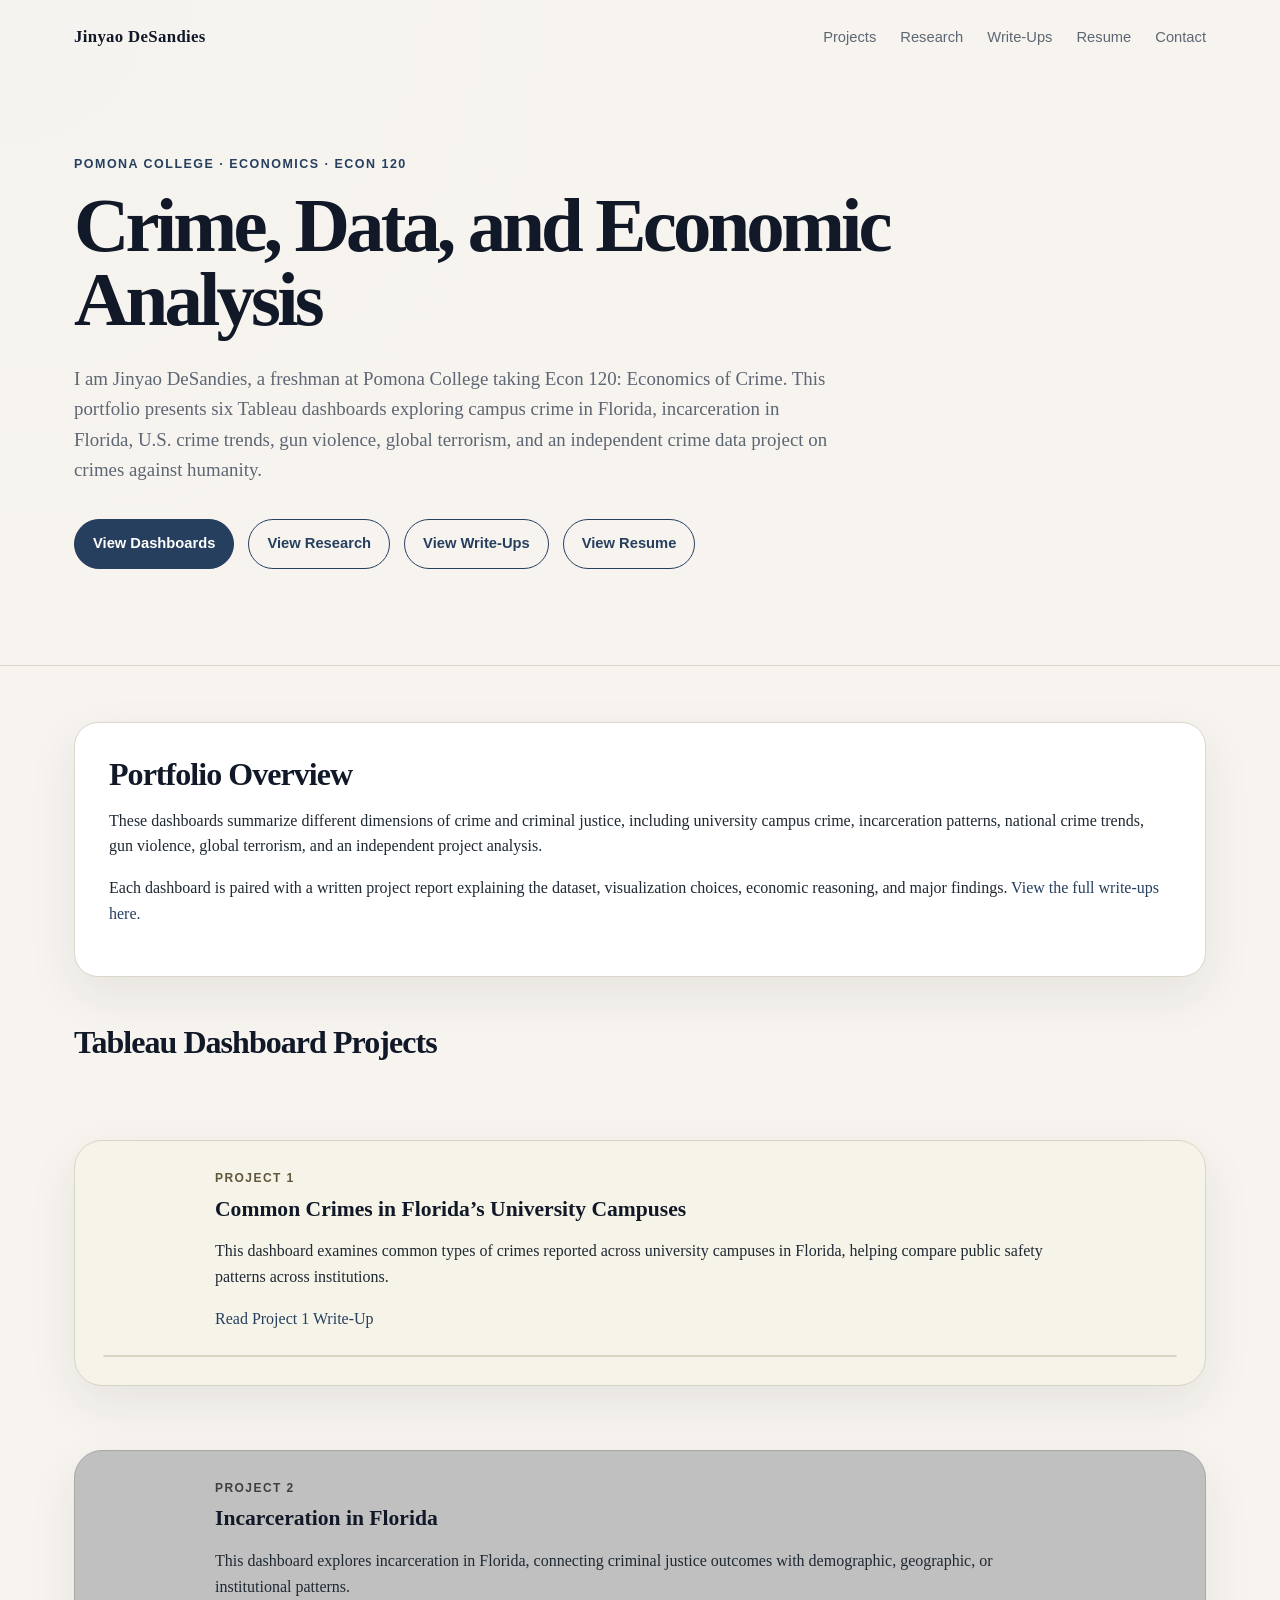
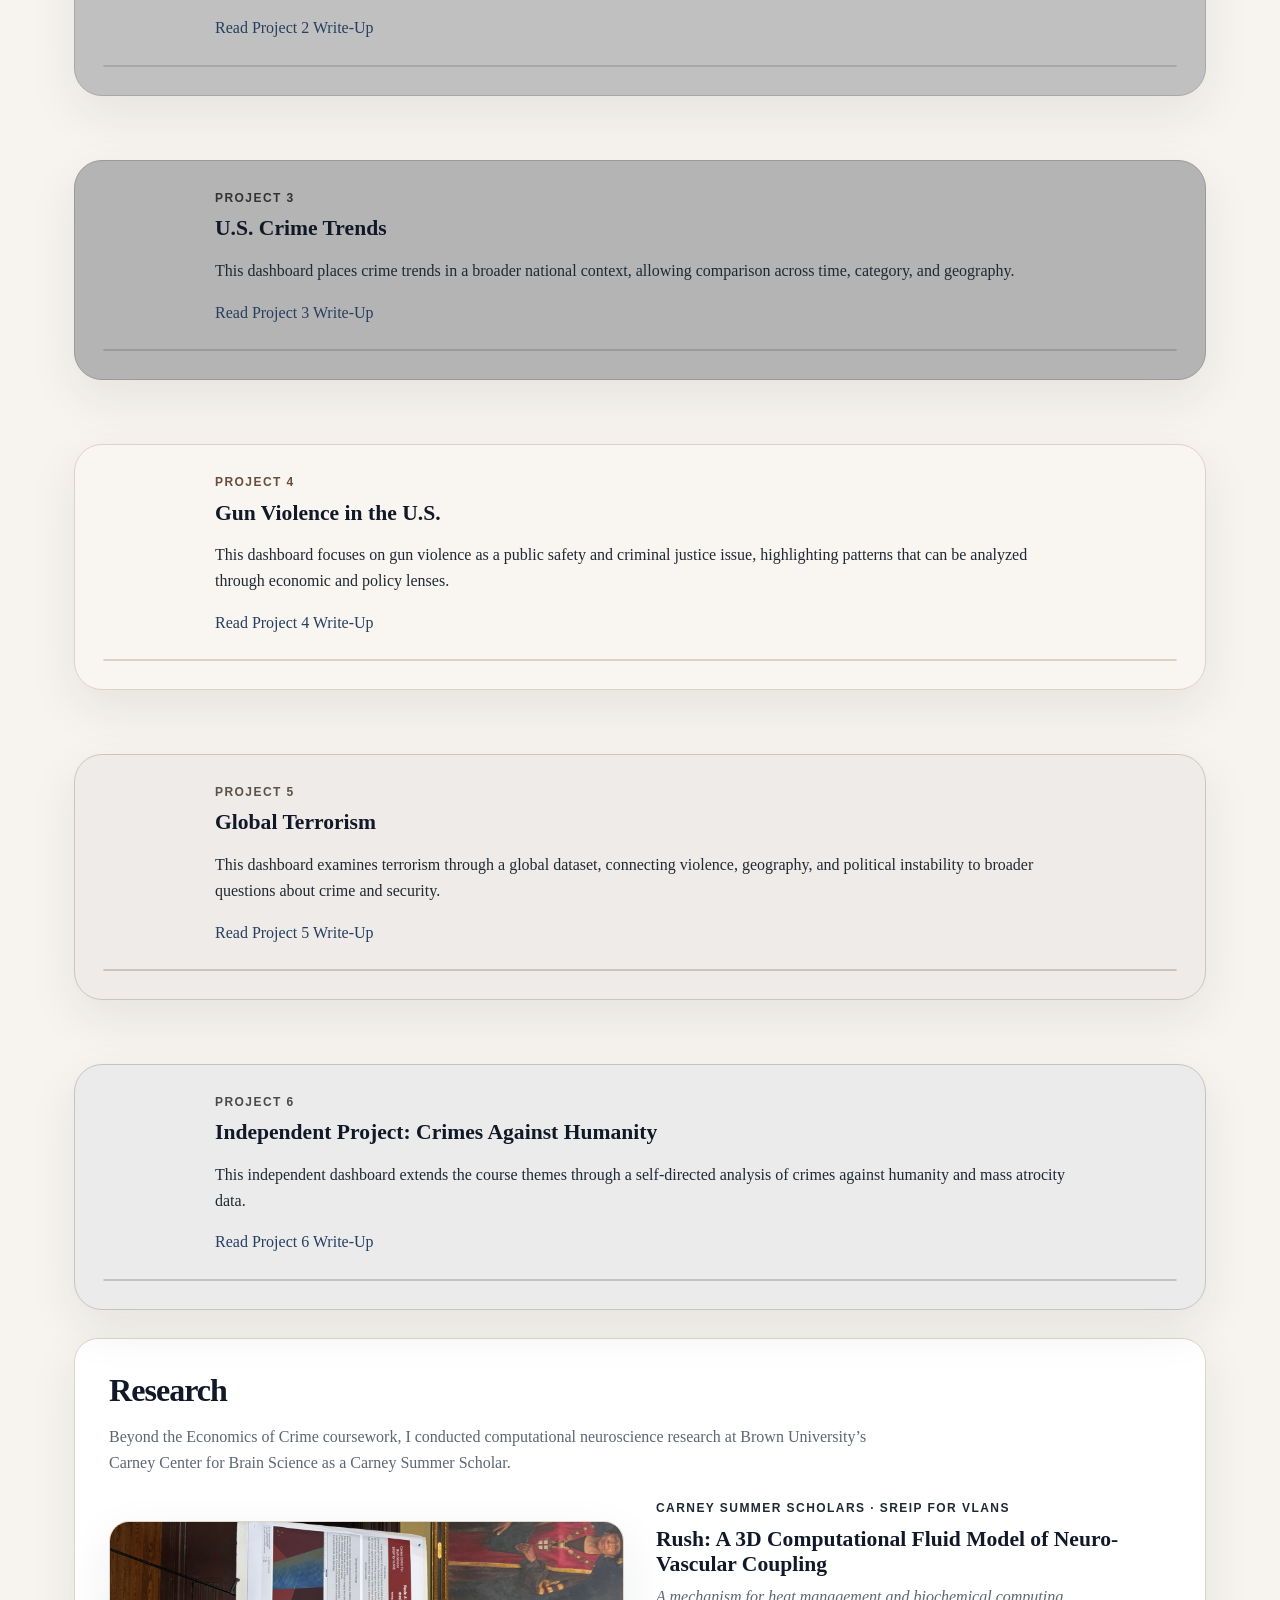
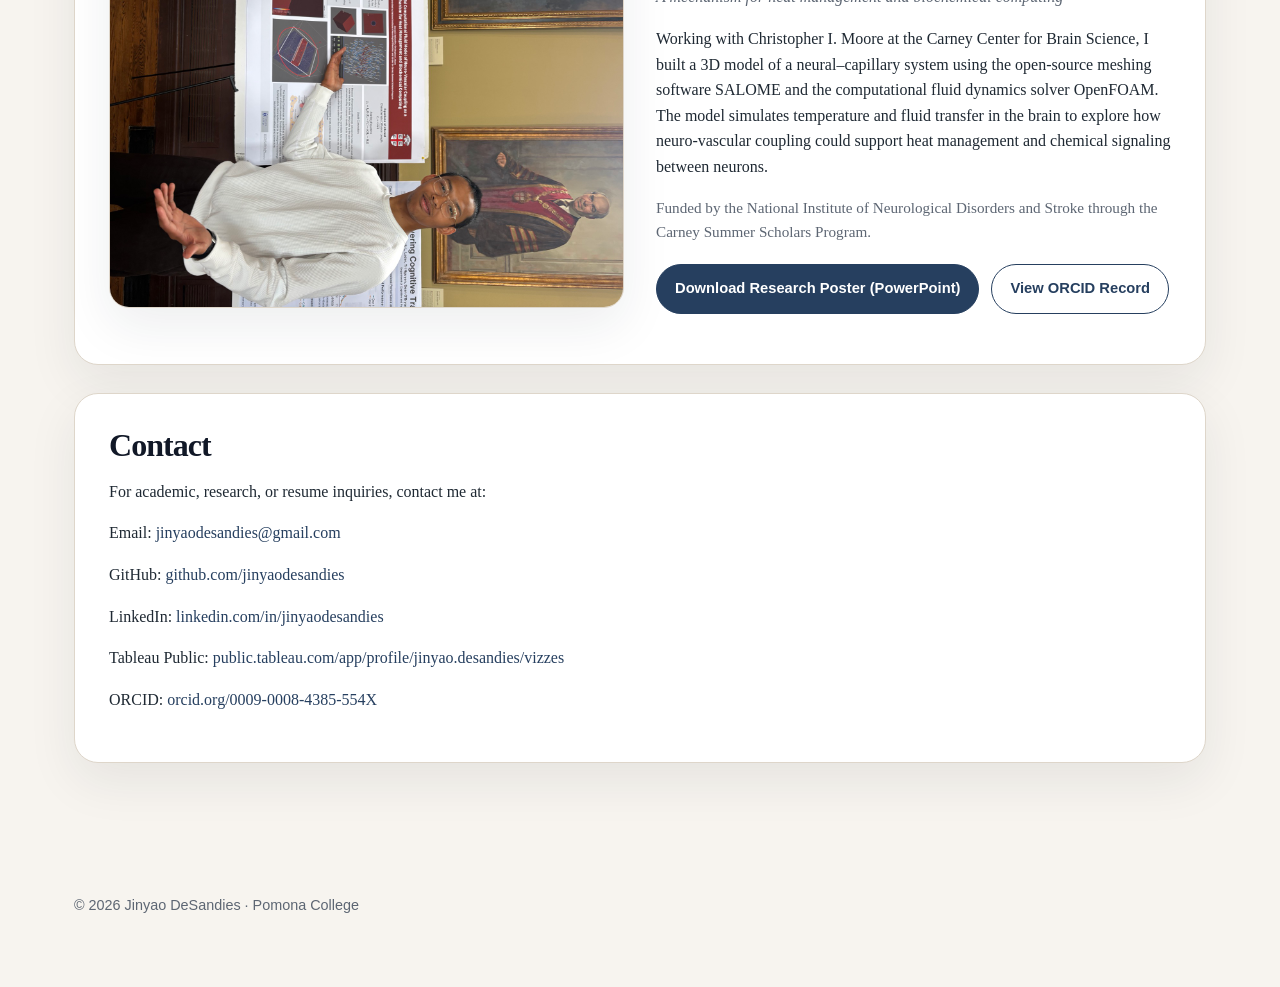
==== index.html @ 6c5f3753 "Add Research section with neuro-vascular poster to site and resume - New Research section on homepag" ====
<!DOCTYPE html>
<html lang="en">
<head>
  <meta charset="UTF-8" />
  <meta name="viewport" content="width=device-width, initial-scale=1.0" />

  <title>Jinyao DeSandies | Econ of Crime Portfolio</title>

  <link rel="stylesheet" href="styles.css" />

  <!-- Tableau Embedding API v3 -->
  <script type="module" src="https://public.tableau.com/javascripts/api/tableau.embedding.3.latest.min.js"></script>
</head>

<body>
  <header class="site-header">
    <nav class="nav">
      <a href="index.html" class="logo">Jinyao DeSandies</a>

      <div class="nav-links">
        <a href="#projects">Projects</a>
        <a href="#research">Research</a>
        <a href="writeups.html">Write-Ups</a>
        <a href="resume.html">Resume</a>
        <a href="#contact">Contact</a>
      </div>
    </nav>

    <!-- =====================================================
         EDIT HOMEPAGE INTRO HERE
         Change your name, class, portfolio description, and buttons.
    ===================================================== -->
    <section class="hero">
      <p class="eyebrow">Pomona College · Economics · Econ 120</p>

      <h1>Crime, Data, and Economic Analysis</h1>

      <p class="hero-text">
        I am Jinyao DeSandies, a freshman at Pomona College taking Econ 120:
        Economics of Crime. This portfolio presents six Tableau dashboards exploring
        campus crime in Florida, incarceration in Florida, U.S. crime trends, gun
        violence, global terrorism, and an independent crime data project on crimes
        against humanity.
      </p>

      <div class="hero-buttons">
        <a href="#projects" class="button primary">View Dashboards</a>
        <a href="#research" class="button secondary">View Research</a>
        <a href="writeups.html" class="button secondary">View Write-Ups</a>
        <a href="resume.html" class="button secondary">View Resume</a>
      </div>
    </section>
  </header>

  <main>
    <!-- =====================================================
         EDIT PORTFOLIO OVERVIEW HERE
         This is the short explanation before the dashboard modules.
    ===================================================== -->
    <section class="intro-section">
      <h2>Portfolio Overview</h2>

      <p>
        These dashboards summarize different dimensions of crime and criminal justice,
        including university campus crime, incarceration patterns, national crime trends,
        gun violence, global terrorism, and an independent project analysis.
      </p>

      <p>
        Each dashboard is paired with a written project report explaining the dataset,
        visualization choices, economic reasoning, and major findings.
        <a href="writeups.html">View the full write-ups here.</a>
      </p>
    </section>

    <!-- =====================================================
         EDIT DASHBOARD PROJECTS HERE
         Each project has:
         1. project number
         2. project title
         3. project description
         4. Tableau embed link
    ===================================================== -->
    <section id="projects" class="projects-section">
      <h2>Tableau Dashboard Projects</h2>

      <!-- =========================
           EDIT PROJECT 1 HERE
           Dashboard: Florida campus crime
      ========================= -->
      <article id="dashboard-1" class="project-card project-campus">
        <div class="project-copy">
          <p class="project-number">Project 1</p>
          <h3>Common Crimes in Florida’s University Campuses</h3>
          <p>
            This dashboard examines common types of crimes reported across university
            campuses in Florida, helping compare public safety patterns across institutions.
          </p>

          <p>
            <a href="writeups/project-1.html">
              Read Project 1 Write-Up
            </a>
          </p>
        </div>

        <div class="tableau-frame">
          <tableau-viz
            src="https://public.tableau.com/views/Project1CampusCrimeinFlorida/CommonCrimesinFloridasUniversityCampuses"
            toolbar="bottom"
            hide-tabs
            width="850"
            height="1127">
          </tableau-viz>
        </div>
      </article>

      <!-- =========================
           EDIT PROJECT 2 HERE
           Dashboard: Florida incarceration
      ========================= -->
      <article id="dashboard-2" class="project-card project-incarceration">
        <div class="project-copy">
          <p class="project-number">Project 2</p>
          <h3>Incarceration in Florida</h3>
          <p>
            This dashboard explores incarceration in Florida, connecting criminal justice
            outcomes with demographic, geographic, or institutional patterns.
          </p>

          <p>
            <a href="writeups/project-2.html">
              Read Project 2 Write-Up
            </a>
          </p>
        </div>

        <div class="tableau-frame">
          <tableau-viz
            src="https://public.tableau.com/views/Project2IncarcerationinFlorida/Dashboard"
            toolbar="bottom"
            hide-tabs
            width="850"
            height="1127">
          </tableau-viz>
        </div>
      </article>

      <!-- =========================
           EDIT PROJECT 3 HERE
           Dashboard: U.S. crime trends
      ========================= -->
      <article id="dashboard-3" class="project-card project-us-crime">
        <div class="project-copy">
          <p class="project-number">Project 3</p>
          <h3>U.S. Crime Trends</h3>
          <p>
            This dashboard places crime trends in a broader national context, allowing
            comparison across time, category, and geography.
          </p>

          <p>
            <a href="writeups/project-3.html">
              Read Project 3 Write-Up
            </a>
          </p>
        </div>

        <div class="tableau-frame">
          <tableau-viz
            src="https://public.tableau.com/views/USCrimeTrends_17733838628180/Dashboard1"
            toolbar="bottom"
            hide-tabs
            width="850"
            height="1127">
          </tableau-viz>
        </div>
      </article>

      <!-- =========================
           EDIT PROJECT 4 HERE
           Dashboard: Gun violence
      ========================= -->
      <article id="dashboard-4" class="project-card project-gun">
        <div class="project-copy">
          <p class="project-number">Project 4</p>
          <h3>Gun Violence in the U.S.</h3>
          <p>
            This dashboard focuses on gun violence as a public safety and criminal justice
            issue, highlighting patterns that can be analyzed through economic and policy lenses.
          </p>

          <p>
            <a href="writeups/project-4.html">
              Read Project 4 Write-Up
            </a>
          </p>
        </div>

        <div class="tableau-frame">
          <tableau-viz
            src="https://public.tableau.com/views/Project4_17745109672220/GunViolenceintheUS"
            toolbar="bottom"
            hide-tabs
            width="850"
            height="1127">
          </tableau-viz>
        </div>
      </article>

      <!-- =========================
           EDIT PROJECT 5 HERE
           Dashboard: Global terrorism
      ========================= -->
      <article id="dashboard-5" class="project-card project-terrorism">
        <div class="project-copy">
          <p class="project-number">Project 5</p>
          <h3>Global Terrorism</h3>
          <p>
            This dashboard examines terrorism through a global dataset, connecting violence,
            geography, and political instability to broader questions about crime and security.
          </p>

          <p>
            <a href="writeups/project-5.html">
              Read Project 5 Write-Up
            </a>
          </p>
        </div>

        <div class="tableau-frame">
          <tableau-viz
            src="https://public.tableau.com/views/Project5GlobalTerrorism_17757957591510/Dashboard1"
            toolbar="bottom"
            hide-tabs
            width="850"
            height="1127">
          </tableau-viz>
        </div>
      </article>

      <!-- =========================
           EDIT PROJECT 6 HERE
           Dashboard: Independent project
      ========================= -->
      <article id="dashboard-6" class="project-card project-independent">
        <div class="project-copy">
          <p class="project-number">Project 6</p>
          <h3>Independent Project: Crimes Against Humanity</h3>
          <p>
            This independent dashboard extends the course themes through a self-directed
            analysis of crimes against humanity and mass atrocity data.
          </p>

          <p>
            <a href="writeups/project-6.html">
              Read Project 6 Write-Up
            </a>
          </p>
        </div>

        <div class="tableau-frame">
          <tableau-viz
            src="https://public.tableau.com/views/IndependantProjectUpload/Dashboard1"
            toolbar="bottom"
            hide-tabs
            width="850"
            height="1127">
          </tableau-viz>
        </div>
      </article>
    </section>

    <!-- =====================================================
         EDIT RESEARCH SECTION HERE
         Featured neuro-vascular computational fluid research.
         1. section heading and intro
         2. poster presentation photo (assets/research-poster-presentation.jpg)
         3. research description
         4. downloadable poster (assets/rush-neurovascular-poster.pptx)
    ===================================================== -->
    <section id="research" class="research-section">
      <h2>Research</h2>

      <p class="research-intro">
        Beyond the Economics of Crime coursework, I conducted computational
        neuroscience research at Brown University&rsquo;s Carney Center for Brain Science
        as a Carney Summer Scholar.
      </p>

      <article class="research-card">
        <div class="research-media">
          <img
            src="assets/research-poster-presentation.jpg"
            alt="Jinyao DeSandies presenting the Rush neuro-vascular research poster at Brown University's Carney Center for Brain Science"
          />
        </div>

        <div class="research-copy">
          <p class="project-number">Carney Summer Scholars · SREIP for VLANS</p>

          <h3>Rush: A 3D Computational Fluid Model of Neuro-Vascular Coupling</h3>

          <p class="research-subtitle">
            A mechanism for heat management and biochemical computing
          </p>

          <p>
            Working with Christopher I. Moore at the Carney Center for Brain Science, I built a
            3D model of a neural&ndash;capillary system using the open-source meshing software SALOME
            and the computational fluid dynamics solver OpenFOAM. The model simulates temperature and
            fluid transfer in the brain to explore how neuro-vascular coupling could support heat
            management and chemical signaling between neurons.
          </p>

          <p class="research-meta">
            Funded by the National Institute of Neurological Disorders and Stroke through the
            Carney Summer Scholars Program.
          </p>

          <p class="research-links">
            <a class="button primary" href="assets/rush-neurovascular-poster.pptx" download>
              Download Research Poster (PowerPoint)
            </a>
            <a class="button secondary" href="https://orcid.org/0009-0008-4385-554X" target="_blank" rel="noopener noreferrer">
              View ORCID Record
            </a>
          </p>
        </div>
      </article>
    </section>

    <!-- =====================================================
         EDIT CONTACT INFO HERE
    ===================================================== -->
    <section id="contact" class="contact-section">
      <h2>Contact</h2>

      <p>
        For academic, research, or resume inquiries, contact me at:
      </p>

      <p>
        Email:
        <a href="mailto:jinyaodesandies@gmail.com">jinyaodesandies@gmail.com</a>
      </p>

      <p>
        GitHub:
        <a href="https://github.com/jinyaodesandies" target="_blank" rel="noopener noreferrer">
          github.com/jinyaodesandies
        </a>
      </p>

      <p>
        LinkedIn:
        <a href="https://www.linkedin.com/in/jinyaodesandies/" target="_blank" rel="noopener noreferrer">
          linkedin.com/in/jinyaodesandies
        </a>
      </p>

      <p>
        Tableau Public:
        <a href="https://public.tableau.com/app/profile/jinyao.desandies/vizzes" target="_blank" rel="noopener noreferrer">
          public.tableau.com/app/profile/jinyao.desandies/vizzes
        </a>
      </p>

      <p>
        ORCID:
        <a href="https://orcid.org/0009-0008-4385-554X" target="_blank" rel="noopener noreferrer">
          orcid.org/0009-0008-4385-554X
        </a>
      </p>
    </section>
  </main>

  <footer class="footer">
    <p>© 2026 Jinyao DeSandies · Pomona College</p>
  </footer>
</body>
</html>
---- styles.css ----
/* =========================================================
   GLOBAL COLOR SYSTEM
   Edit this section to change the entire site's color scheme.
   Current style: sleek, academic, professional, soft neutral.
========================================================= */

:root {
  --background: #f7f4ef;
  --surface: #ffffff;
  --surface-muted: #efe8dc;

  --text: #1f2933;
  --muted-text: #5d6673;
  --heading: #111827;

  --accent: #263f5f;
  --accent-dark: #17283d;
  --accent-light: #dbe7f3;

  --border: #ded6ca;
  --shadow: 0 18px 50px rgba(31, 41, 51, 0.08);
}

/* =========================================================
   BASE PAGE STYLES
========================================================= */

* {
  box-sizing: border-box;
}

html {
  scroll-behavior: smooth;
}

body {
  margin: 0;
  font-family: Georgia, "Times New Roman", serif;
  background: var(--background);
  color: var(--text);
  line-height: 1.6;
}

a {
  color: var(--accent);
  text-decoration: none;
}

a:hover {
  text-decoration: underline;
}

/* =========================================================
   HEADER AND NAVIGATION
========================================================= */

.site-header {
  background:
    linear-gradient(rgba(247, 244, 239, 0.92), rgba(247, 244, 239, 0.96)),
    radial-gradient(circle at top left, var(--accent-light), transparent 40%);
  border-bottom: 1px solid var(--border);
}

.small-header {
  min-height: auto;
}

.nav {
  max-width: 1180px;
  margin: 0 auto;
  padding: 24px 24px;
  display: flex;
  align-items: center;
  justify-content: space-between;
}

.logo {
  font-weight: 700;
  font-size: 1.05rem;
  color: var(--heading);
  letter-spacing: 0.02em;
}

.nav-links {
  display: flex;
  gap: 24px;
  font-family: Arial, Helvetica, sans-serif;
  font-size: 0.92rem;
}

.nav-links a {
  color: var(--muted-text);
}

/* =========================================================
   HERO SECTION
========================================================= */

.hero {
  max-width: 1180px;
  margin: 0 auto;
  padding: 80px 24px 96px;
}

.resume-hero {
  padding-bottom: 72px;
}

.eyebrow {
  margin: 0 0 14px;
  color: var(--accent);
  font-family: Arial, Helvetica, sans-serif;
  text-transform: uppercase;
  letter-spacing: 0.12em;
  font-size: 0.78rem;
  font-weight: 700;
}

h1 {
  max-width: 880px;
  margin: 0;
  color: var(--heading);
  font-size: clamp(2.5rem, 6vw, 5.4rem);
  line-height: 0.96;
  letter-spacing: -0.05em;
}

.hero-text {
  max-width: 760px;
  margin-top: 28px;
  color: var(--muted-text);
  font-size: 1.18rem;
}

.hero-buttons {
  margin-top: 34px;
  display: flex;
  gap: 14px;
  flex-wrap: wrap;
}

.button {
  display: inline-block;
  padding: 12px 18px;
  border-radius: 999px;
  font-family: Arial, Helvetica, sans-serif;
  font-size: 0.92rem;
  font-weight: 700;
  border: 1px solid var(--accent);
}

.button.primary {
  background: var(--accent);
  color: #ffffff;
}

.button.secondary {
  color: var(--accent);
  background: transparent;
}

/* =========================================================
   MAIN LAYOUT
========================================================= */

main {
  max-width: 1180px;
  margin: 0 auto;
  padding: 56px 24px;
}

.intro-section,
.contact-section,
.resume-section {
  background: var(--surface);
  border: 1px solid var(--border);
  border-radius: 24px;
  padding: 34px;
  margin-bottom: 28px;
  box-shadow: var(--shadow);
}

h2 {
  margin: 0 0 16px;
  color: var(--heading);
  font-size: 2rem;
  line-height: 1.1;
  letter-spacing: -0.03em;
}

h3 {
  margin: 0 0 8px;
  color: var(--heading);
  font-size: 1.35rem;
  line-height: 1.2;
}

/* =========================================================
   PROJECT MODULES
========================================================= */
.writeup-copy{
  margin: 0 auto 40px;
}
.projects-section {
  margin-top: 48px;
  display: grid;
  gap: 64px;
}

.project-card {
  background: var(--project-bg);
  border: 1px solid var(--project-border);
  border-radius: 28px;
  padding: 28px;
  margin: 0;
  box-shadow: var(--shadow);
}

.project-copy {
  max-width: 850px;
  margin: 0 auto 24px;
}

.project-number {
  margin: 0 0 8px;
  color: var(--project-accent);
  font-family: Arial, Helvetica, sans-serif;
  text-transform: uppercase;
  letter-spacing: 0.12em;
  font-size: 0.75rem;
  font-weight: 700;
}

/* =========================================================
   PROJECT CARD COLOR THEMES
========================================================= */

/* PROJECT 1: Florida Campus Crime */
.project-campus {
  --project-bg: rgb(246, 244, 232);
  --project-frame-bg: rgb(246, 244, 232);
  --project-border: #d8d4c3;
  --project-accent: #5f573a;
}

/* PROJECT 2: Florida Incarceration */
.project-incarceration {
  --project-bg: rgb(192, 192, 192);
  --project-frame-bg: rgb(192, 192, 192);
  --project-border: #a8a8a8;
  --project-accent: #3f3f3f;
}

/* PROJECT 3: U.S. Crime Trends */
.project-us-crime {
  --project-bg: rgb(180, 180, 180);
  --project-frame-bg: rgb(180, 180, 180);
  --project-border: #9a9a9a;
  --project-accent: #333333;
}

/* PROJECT 4: Gun Violence */
.project-gun {
  --project-bg: rgb(249, 245, 241);
  --project-frame-bg: rgb(249, 245, 241);
  --project-border: #ded2c8;
  --project-accent: #6b4d3d;
}

/* PROJECT 5: Global Terrorism */
.project-terrorism {
  --project-bg: rgb(238, 235, 232);
  --project-frame-bg: rgb(238, 235, 232);
  --project-border: #ccc5bf;
  --project-accent: #5a5149;
}

/* PROJECT 6: Independent Crime Analysis */
.project-independent {
  --project-bg: rgb(235, 235, 235);
  --project-frame-bg: rgb(235, 235, 235);
  --project-border: #c4c4c4;
  --project-accent: #4a4a4a;
}

/* =========================================================
   TABLEAU DASHBOARD AREA
========================================================= */

.tableau-frame {
  width: 100%;
  overflow-x: auto;

  border: 1px solid var(--project-border);
  border-radius: 20px;

  padding: 0;
  background: var(--project-frame-bg);

  display: flex;
  justify-content: center;
  align-items: flex-start;
}

.tableau-frame tableau-viz {
  display: block;
  width: 850px;
  max-width: 100%;
  margin-left: auto;
  margin-right: auto;
  background: var(--project-frame-bg);
}

/* =========================================================
   WRITE-UPS LANDING PAGE
========================================================= */

.writeups-home-main {
  max-width: 1000px;
}

.writeups-dropdown-section {
  text-align: left;
}

.writeup-dropdown-wrap {
  margin-top: 24px;
  display: flex;
  flex-direction: column;
  gap: 10px;
}

.dropdown-label {
  font-family: Arial, Helvetica, sans-serif;
  font-size: 0.92rem;
  font-weight: 700;
  color: var(--heading);
}

.writeup-select {
  width: 100%;
  max-width: 820px;
  padding: 16px 18px;
  border: 1px solid var(--border);
  border-radius: 16px;
  background: var(--surface);
  color: var(--text);
  font-family: Georgia, "Times New Roman", serif;
  font-size: 1rem;
  line-height: 1.4;
  box-shadow: var(--shadow);
  cursor: pointer;
}

.writeup-select:focus {
  outline: 2px solid var(--accent);
  outline-offset: 2px;
}

.writeup-directory {
  margin-top: 42px;
}

.writeup-directory-grid {
  display: grid;
  grid-template-columns: 1fr;
  gap: 20px;
  margin-top: 22px;
}

.directory-card {
  display: block;
  background: var(--project-bg);
  border: 1px solid var(--project-border);
  border-radius: 24px;
  padding: 26px;
  box-shadow: var(--shadow);
  color: var(--text);
  transition:
    transform 0.18s ease,
    box-shadow 0.18s ease;
}

.directory-card:hover {
  transform: translateY(-2px);
  text-decoration: none;
}

.directory-card h3 {
  margin-bottom: 10px;
}

.directory-card p:last-child {
  margin-bottom: 0;
}

/* =========================================================
   INDIVIDUAL WRITE-UP PAGES
========================================================= */

.writeup-page-main {
  max-width: 900px;
}

.writeup-hero-card {
  background: var(--project-bg);
  border: 1px solid var(--project-border);
  border-radius: 28px;
  padding: 34px;
  margin-bottom: 28px;
  box-shadow: var(--shadow);
}

.writeup-hero-card h2 {
  margin-top: 8px;
  margin-bottom: 16px;
}

.writeup-hero-card p:last-of-type {
  margin-bottom: 0;
}

.writeup-page-buttons {
  margin-top: 24px;
  display: flex;
  gap: 12px;
  flex-wrap: wrap;
}

.writeup-article {
  background: var(--surface);
  border: 1px solid var(--border);
  border-radius: 28px;
  padding: 40px;
  box-shadow: var(--shadow);
}

.writeup-body {
  max-width: 760px;
  margin: 0 auto;
}

.writeup-body h2 {
  font-size: 1.7rem;
  margin-top: 34px;
  margin-bottom: 14px;
}

.writeup-body h2:first-child {
  margin-top: 0;
}

.writeup-body h3 {
  margin-top: 28px;
}

.writeup-body p {
  margin: 0 0 18px;
  font-size: 1.05rem;
  line-height: 1.8;
}

.writeup-body ul,
.writeup-body ol {
  margin: 0 0 20px 26px;
  line-height: 1.8;
}

.writeup-body li {
  margin-bottom: 8px;
}

.placeholder-note {
  padding: 18px 20px;
  border: 1px dashed var(--border);
  border-radius: 16px;
  background: var(--surface-muted);
  color: var(--muted-text);
}

.citations-section {
  max-width: 760px;
  margin: 48px auto 0;
  padding-top: 30px;
  border-top: 1px solid var(--border);
  text-align: center;
}

.citations-section h2 {
  text-align: center;
  margin-bottom: 20px;
}

.citation-entry {
  max-width: 720px;
  margin: 0 auto 16px;
  text-align: center;
  line-height: 1.75;
}

/* =========================================================
   RESUME PAGE
========================================================= */

.resume-main {
  max-width: 900px;
}

.resume-item {
  border-top: 1px solid var(--border);
  padding-top: 18px;
  margin-top: 18px;
}

.resume-meta {
  margin: 0 0 8px;
  color: var(--muted-text);
  font-family: Arial, Helvetica, sans-serif;
  font-size: 0.92rem;
}

.skill-list {
  display: flex;
  flex-wrap: wrap;
  gap: 10px;
  padding: 0;
  margin: 18px 0 0;
  list-style: none;
}

.skill-list li {
  background: var(--accent-light);
  color: var(--accent-dark);
  border-radius: 999px;
  padding: 8px 12px;
  font-family: Arial, Helvetica, sans-serif;
  font-size: 0.9rem;
  font-weight: 700;
}

/* =========================================================
   RESEARCH SECTION
   Featured neuro-vascular computational fluid research.
========================================================= */

.research-section {
  background: var(--surface);
  border: 1px solid var(--border);
  border-radius: 24px;
  padding: 34px;
  margin-top: 28px;
  margin-bottom: 28px;
  box-shadow: var(--shadow);
}

.research-intro {
  max-width: 760px;
  color: var(--muted-text);
}

.research-card {
  display: grid;
  grid-template-columns: minmax(0, 1fr) minmax(0, 1fr);
  gap: 32px;
  align-items: center;
  margin-top: 24px;
}

.research-media img {
  display: block;
  width: 100%;
  height: auto;
  border-radius: 20px;
  border: 1px solid var(--border);
  box-shadow: var(--shadow);
}

.research-subtitle {
  margin-top: -2px;
  color: var(--muted-text);
  font-style: italic;
}

.research-meta {
  color: var(--muted-text);
  font-size: 0.95rem;
}

.research-links {
  margin-top: 20px;
  display: flex;
  gap: 12px;
  flex-wrap: wrap;
}

/* Compact research media on the resume page */
.research-resume-media img {
  display: block;
  max-width: 420px;
  width: 100%;
  height: auto;
  margin-top: 12px;
  border-radius: 16px;
  border: 1px solid var(--border);
  box-shadow: var(--shadow);
}

@media (max-width: 760px) {
  .research-section {
    padding: 22px;
    border-radius: 20px;
  }

  .research-card {
    grid-template-columns: 1fr;
    gap: 22px;
  }
}

/* =========================================================
   FOOTER
========================================================= */

.footer {
  max-width: 1180px;
  margin: 0 auto;
  padding: 32px 24px 56px;
  color: var(--muted-text);
  font-family: Arial, Helvetica, sans-serif;
  font-size: 0.9rem;
}

/* =========================================================
   MOBILE RESPONSIVE STYLES
========================================================= */

@media (max-width: 760px) {
  .nav {
    align-items: flex-start;
    gap: 18px;
    flex-direction: column;
  }

  .nav-links {
    gap: 16px;
    flex-wrap: wrap;
  }

  .hero {
    padding-top: 52px;
    padding-bottom: 64px;
  }

  .intro-section,
  .contact-section,
  .resume-section,
  .project-card,
  .writeup-hero-card,
  .writeup-article,
  .directory-card {
    padding: 22px;
    border-radius: 20px;
  }

  .tableau-frame {
    border-radius: 16px;
  }

  .writeup-select {
    font-size: 0.95rem;
    padding: 14px 15px;
  }

  .writeup-body p {
    font-size: 1rem;
    line-height: 1.75;
  }

  .writeup-body h2 {
    font-size: 1.45rem;
  }

  h1 {
    letter-spacing: -0.04em;
  }

  h2 {
    font-size: 1.65rem;
  }
}

/* =========================================================
   INDIVIDUAL MARKDOWN WRITE-UP PAGES
   Controls layout, double spacing, paragraph indentation,
   and centered citations.
========================================================= */

.writeup-page-main {
  max-width: 900px;
}

.writeup-hero-card {
  background: var(--project-bg);
  border: 1px solid var(--project-border);
  border-radius: 28px;
  padding: 34px;
  margin-bottom: 28px;
  box-shadow: var(--shadow);
}

.writeup-page-buttons {
  margin-top: 22px;
  display: flex;
  gap: 12px;
  flex-wrap: wrap;
}

.writeup-article {
  background: var(--surface);
  border: 1px solid var(--border);
  border-radius: 28px;
  padding: 42px;
  box-shadow: var(--shadow);
}

.writeup-body {
  max-width: 760px;
  margin: 0 auto;
  font-size: 1.05rem;
  line-height: 2;
}

/* Main prose paragraphs:
   - double spaced
   - first-line indentation
   - no extra paragraph gap, closer to formal paper formatting */
.writeup-body p {
  margin: 0;
  line-height: 2;
  text-indent: 2em;
}

/* Headings should not indent */
.writeup-body h1,
.writeup-body h2,
.writeup-body h3,
.writeup-body h4 {
  text-indent: 0;
  line-height: 1.35;
}

/* Space around the top title and section headings */
.writeup-body h1 {
  margin-top: 0;
  margin-bottom: 24px;
}

.writeup-body h2 {
  margin-top: 36px;
  margin-bottom: 18px;
}

/* Center the Citations heading specifically */
.writeup-body h2:has(+ .citations-section) {
  text-align: center;
}

/* Citation block:
   - centered
   - double spaced
   - preserves line breaks from your Markdown source */
.citations-section {
  text-align: center;
  line-height: 2;
  white-space: pre-line;
  margin-top: 0;
  font-size: 0.98rem;
}

/* No paragraph indentation inside citations, if Jekyll renders any paragraphs there */
.citations-section p {
  text-indent: 0;
  text-align: center;
  line-height: 2;
  margin: 0;
}

/* Mobile adjustment */
@media (max-width: 760px) {
  .writeup-hero-card,
  .writeup-article {
    padding: 24px;
    border-radius: 20px;
  }

  .writeup-body {
    font-size: 1rem;
  }
}
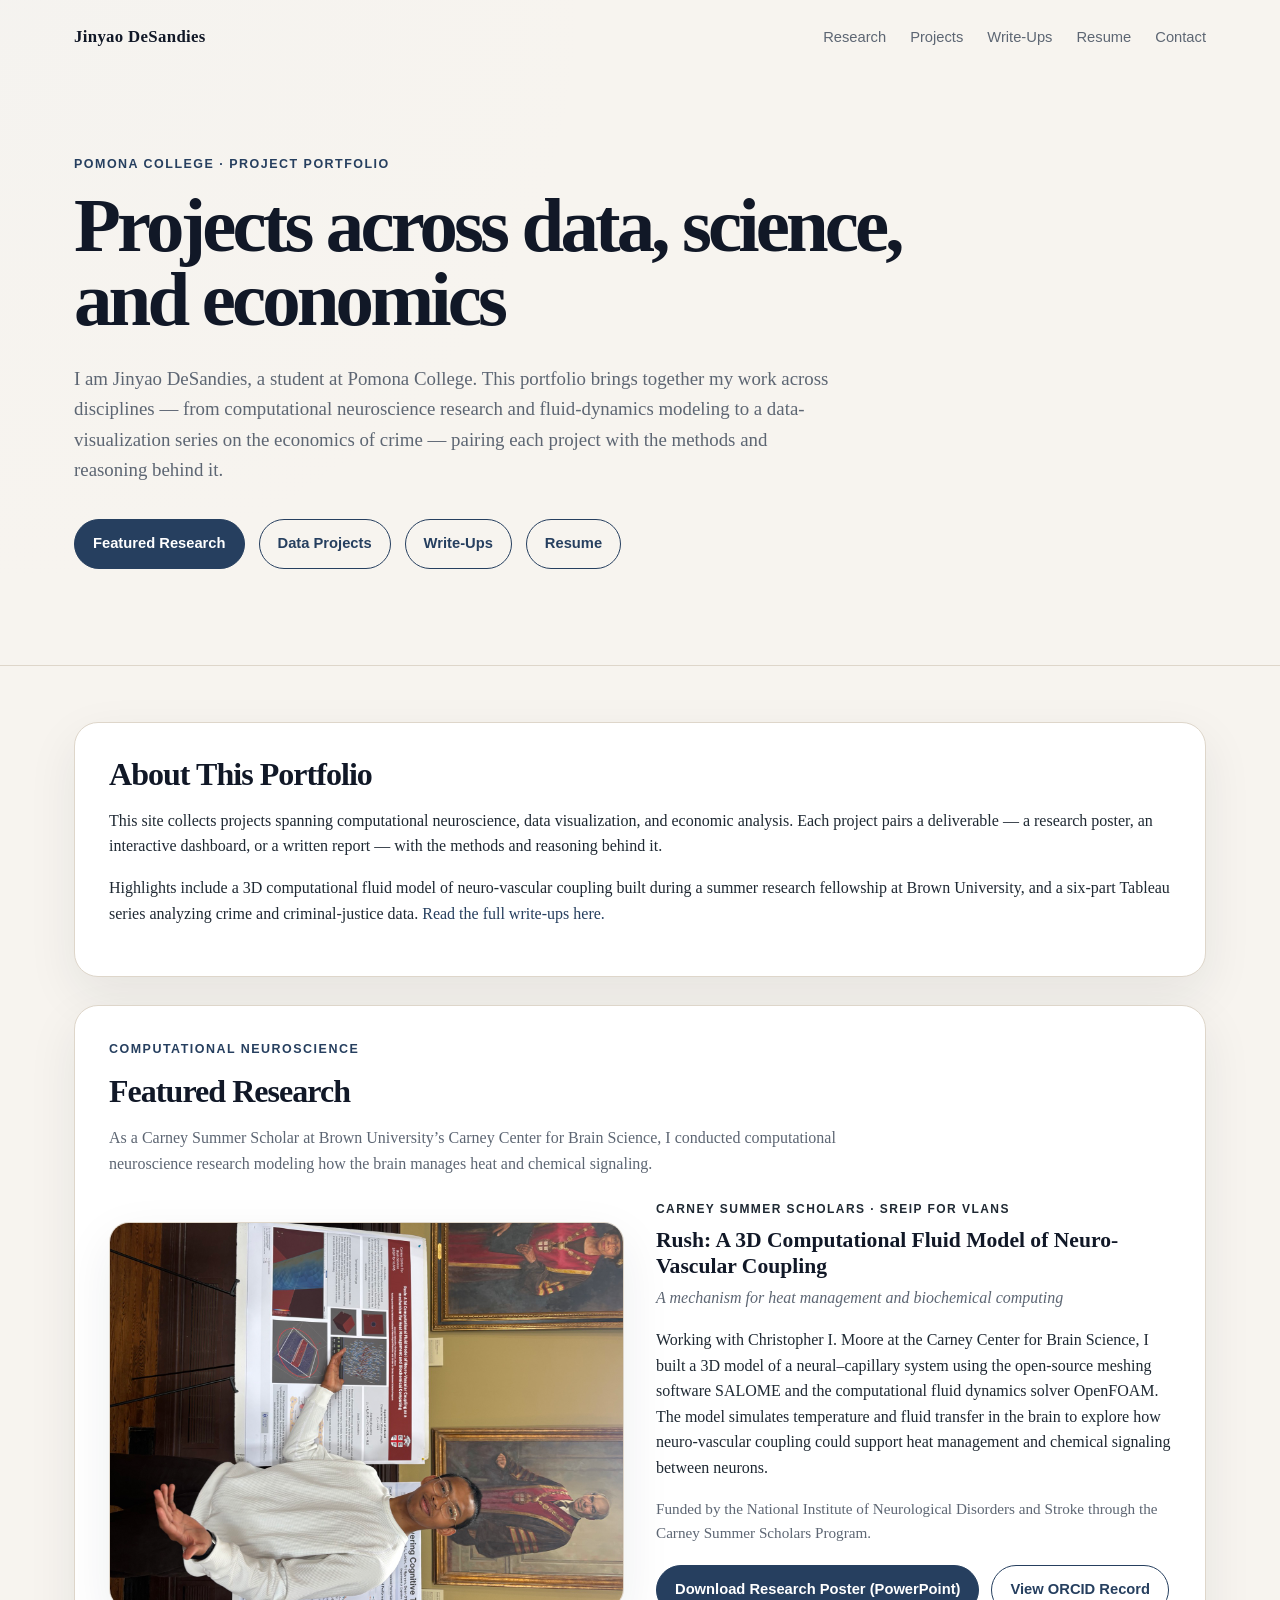
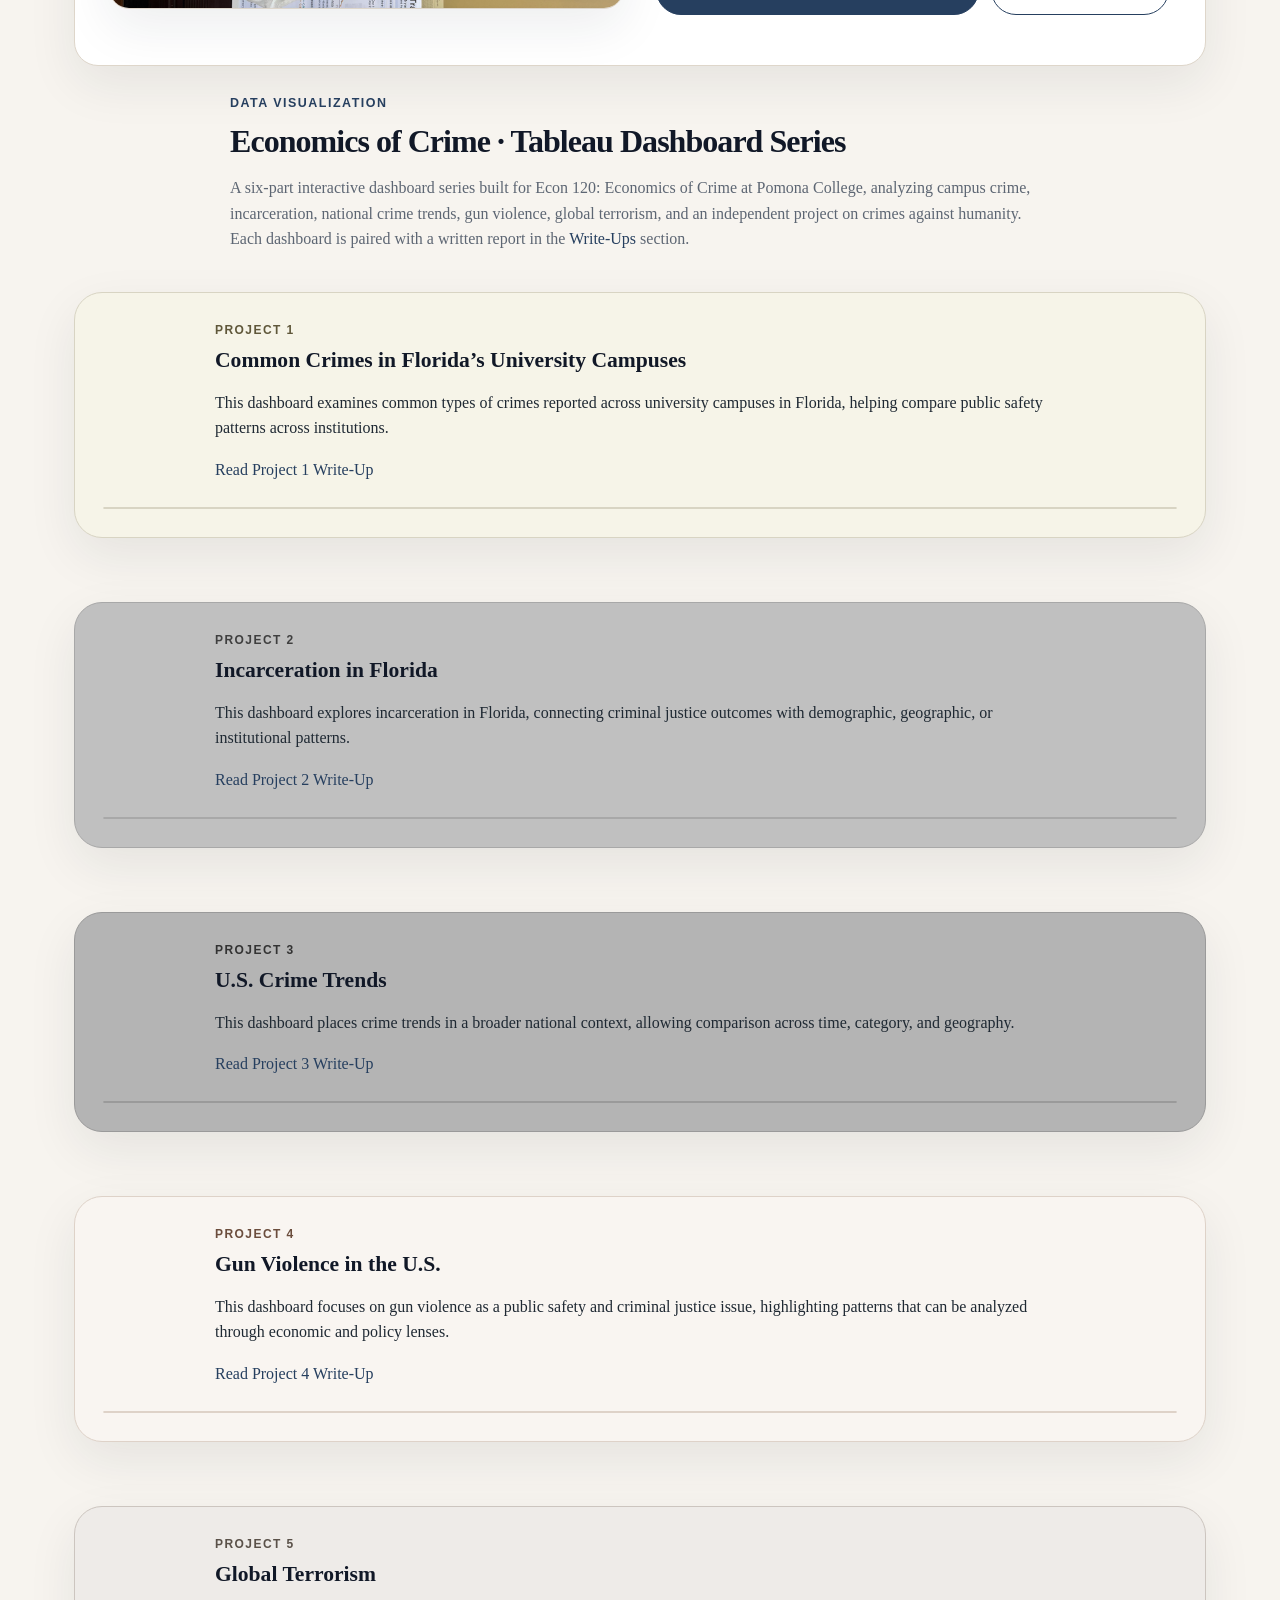
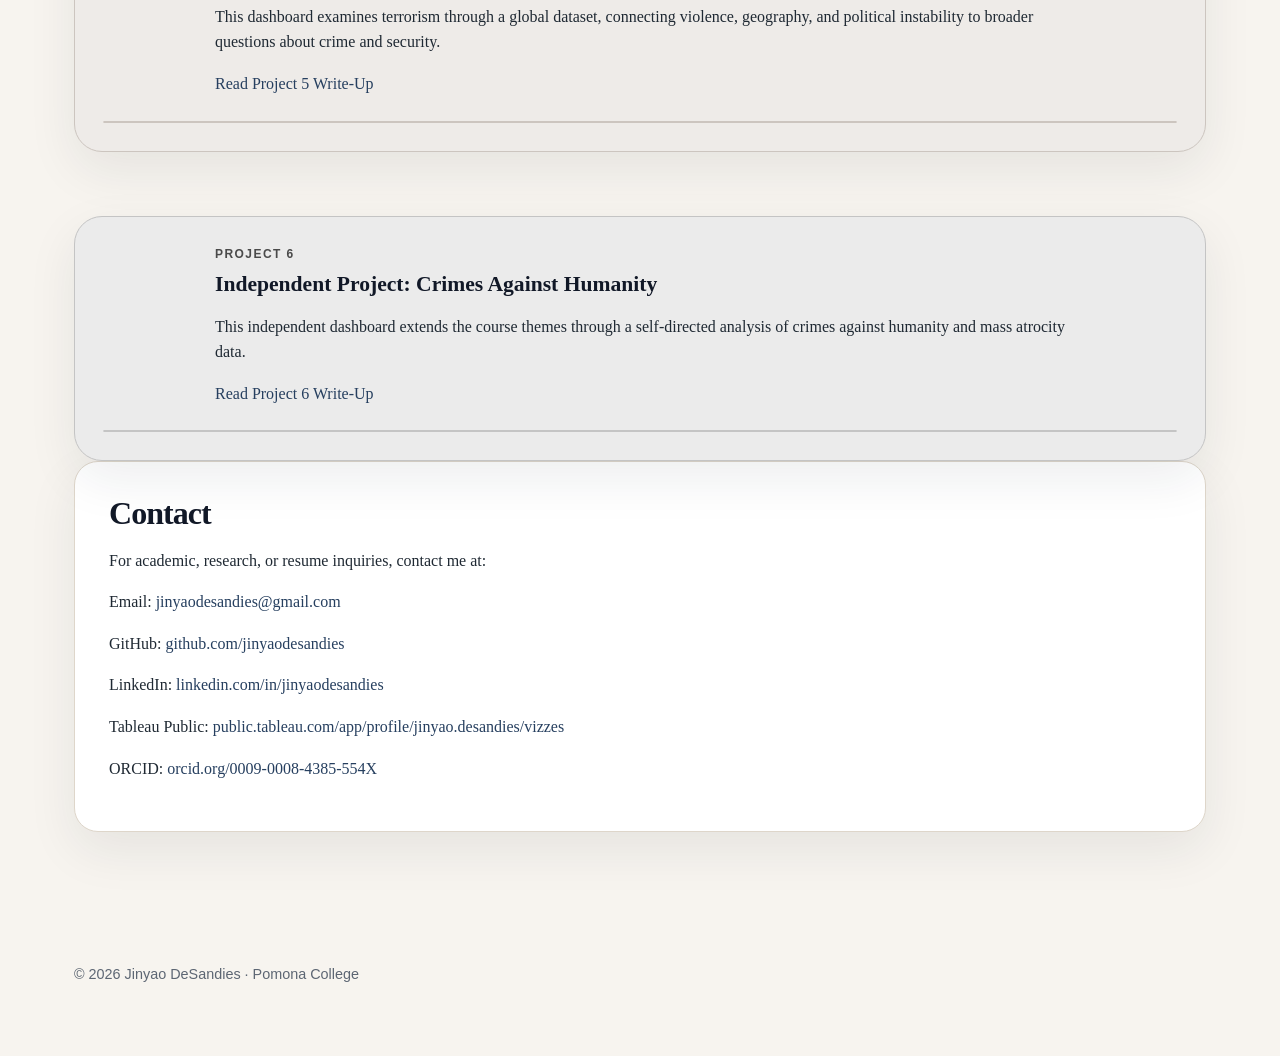
==== commit 5ca3bf50: "Rehaul into a general project portfolio - Reframe homepage from an Economics of Crime site to a cros" ====
--- a/index.html
+++ b/index.html
@@ -4,7 +4,7 @@
   <meta charset="UTF-8" />
   <meta name="viewport" content="width=device-width, initial-scale=1.0" />
 
-  <title>Jinyao DeSandies | Econ of Crime Portfolio</title>
+  <title>Jinyao DeSandies | Project Portfolio</title>
 
   <link rel="stylesheet" href="styles.css" />
 
@@ -18,8 +18,8 @@
       <a href="index.html" class="logo">Jinyao DeSandies</a>
 
       <div class="nav-links">
+        <a href="#research">Research</a>
         <a href="#projects">Projects</a>
-        <a href="#research">Research</a>
         <a href="writeups.html">Write-Ups</a>
         <a href="resume.html">Resume</a>
         <a href="#contact">Contact</a>
@@ -28,26 +28,25 @@
 
     <!-- =====================================================
          EDIT HOMEPAGE INTRO HERE
-         Change your name, class, portfolio description, and buttons.
+         Change your name, tagline, portfolio description, and buttons.
     ===================================================== -->
     <section class="hero">
-      <p class="eyebrow">Pomona College · Economics · Econ 120</p>
-
-      <h1>Crime, Data, and Economic Analysis</h1>
+      <p class="eyebrow">Pomona College · Project Portfolio</p>
+
+      <h1>Projects across data, science, and economics</h1>
 
       <p class="hero-text">
-        I am Jinyao DeSandies, a freshman at Pomona College taking Econ 120:
-        Economics of Crime. This portfolio presents six Tableau dashboards exploring
-        campus crime in Florida, incarceration in Florida, U.S. crime trends, gun
-        violence, global terrorism, and an independent crime data project on crimes
-        against humanity.
+        I am Jinyao DeSandies, a student at Pomona College. This portfolio brings together
+        my work across disciplines — from computational neuroscience research and fluid-dynamics
+        modeling to a data-visualization series on the economics of crime — pairing each project
+        with the methods and reasoning behind it.
       </p>
 
       <div class="hero-buttons">
-        <a href="#projects" class="button primary">View Dashboards</a>
-        <a href="#research" class="button secondary">View Research</a>
-        <a href="writeups.html" class="button secondary">View Write-Ups</a>
-        <a href="resume.html" class="button secondary">View Resume</a>
+        <a href="#research" class="button primary">Featured Research</a>
+        <a href="#projects" class="button secondary">Data Projects</a>
+        <a href="writeups.html" class="button secondary">Write-Ups</a>
+        <a href="resume.html" class="button secondary">Resume</a>
       </div>
     </section>
   </header>
@@ -55,220 +54,22 @@
   <main>
     <!-- =====================================================
          EDIT PORTFOLIO OVERVIEW HERE
-         This is the short explanation before the dashboard modules.
+         This is the short explanation of what the portfolio covers.
     ===================================================== -->
     <section class="intro-section">
-      <h2>Portfolio Overview</h2>
-
-      <p>
-        These dashboards summarize different dimensions of crime and criminal justice,
-        including university campus crime, incarceration patterns, national crime trends,
-        gun violence, global terrorism, and an independent project analysis.
-      </p>
-
-      <p>
-        Each dashboard is paired with a written project report explaining the dataset,
-        visualization choices, economic reasoning, and major findings.
-        <a href="writeups.html">View the full write-ups here.</a>
-      </p>
-    </section>
-
-    <!-- =====================================================
-         EDIT DASHBOARD PROJECTS HERE
-         Each project has:
-         1. project number
-         2. project title
-         3. project description
-         4. Tableau embed link
-    ===================================================== -->
-    <section id="projects" class="projects-section">
-      <h2>Tableau Dashboard Projects</h2>
-
-      <!-- =========================
-           EDIT PROJECT 1 HERE
-           Dashboard: Florida campus crime
-      ========================= -->
-      <article id="dashboard-1" class="project-card project-campus">
-        <div class="project-copy">
-          <p class="project-number">Project 1</p>
-          <h3>Common Crimes in Florida’s University Campuses</h3>
-          <p>
-            This dashboard examines common types of crimes reported across university
-            campuses in Florida, helping compare public safety patterns across institutions.
-          </p>
-
-          <p>
-            <a href="writeups/project-1.html">
-              Read Project 1 Write-Up
-            </a>
-          </p>
-        </div>
-
-        <div class="tableau-frame">
-          <tableau-viz
-            src="https://public.tableau.com/views/Project1CampusCrimeinFlorida/CommonCrimesinFloridasUniversityCampuses"
-            toolbar="bottom"
-            hide-tabs
-            width="850"
-            height="1127">
-          </tableau-viz>
-        </div>
-      </article>
-
-      <!-- =========================
-           EDIT PROJECT 2 HERE
-           Dashboard: Florida incarceration
-      ========================= -->
-      <article id="dashboard-2" class="project-card project-incarceration">
-        <div class="project-copy">
-          <p class="project-number">Project 2</p>
-          <h3>Incarceration in Florida</h3>
-          <p>
-            This dashboard explores incarceration in Florida, connecting criminal justice
-            outcomes with demographic, geographic, or institutional patterns.
-          </p>
-
-          <p>
-            <a href="writeups/project-2.html">
-              Read Project 2 Write-Up
-            </a>
-          </p>
-        </div>
-
-        <div class="tableau-frame">
-          <tableau-viz
-            src="https://public.tableau.com/views/Project2IncarcerationinFlorida/Dashboard"
-            toolbar="bottom"
-            hide-tabs
-            width="850"
-            height="1127">
-          </tableau-viz>
-        </div>
-      </article>
-
-      <!-- =========================
-           EDIT PROJECT 3 HERE
-           Dashboard: U.S. crime trends
-      ========================= -->
-      <article id="dashboard-3" class="project-card project-us-crime">
-        <div class="project-copy">
-          <p class="project-number">Project 3</p>
-          <h3>U.S. Crime Trends</h3>
-          <p>
-            This dashboard places crime trends in a broader national context, allowing
-            comparison across time, category, and geography.
-          </p>
-
-          <p>
-            <a href="writeups/project-3.html">
-              Read Project 3 Write-Up
-            </a>
-          </p>
-        </div>
-
-        <div class="tableau-frame">
-          <tableau-viz
-            src="https://public.tableau.com/views/USCrimeTrends_17733838628180/Dashboard1"
-            toolbar="bottom"
-            hide-tabs
-            width="850"
-            height="1127">
-          </tableau-viz>
-        </div>
-      </article>
-
-      <!-- =========================
-           EDIT PROJECT 4 HERE
-           Dashboard: Gun violence
-      ========================= -->
-      <article id="dashboard-4" class="project-card project-gun">
-        <div class="project-copy">
-          <p class="project-number">Project 4</p>
-          <h3>Gun Violence in the U.S.</h3>
-          <p>
-            This dashboard focuses on gun violence as a public safety and criminal justice
-            issue, highlighting patterns that can be analyzed through economic and policy lenses.
-          </p>
-
-          <p>
-            <a href="writeups/project-4.html">
-              Read Project 4 Write-Up
-            </a>
-          </p>
-        </div>
-
-        <div class="tableau-frame">
-          <tableau-viz
-            src="https://public.tableau.com/views/Project4_17745109672220/GunViolenceintheUS"
-            toolbar="bottom"
-            hide-tabs
-            width="850"
-            height="1127">
-          </tableau-viz>
-        </div>
-      </article>
-
-      <!-- =========================
-           EDIT PROJECT 5 HERE
-           Dashboard: Global terrorism
-      ========================= -->
-      <article id="dashboard-5" class="project-card project-terrorism">
-        <div class="project-copy">
-          <p class="project-number">Project 5</p>
-          <h3>Global Terrorism</h3>
-          <p>
-            This dashboard examines terrorism through a global dataset, connecting violence,
-            geography, and political instability to broader questions about crime and security.
-          </p>
-
-          <p>
-            <a href="writeups/project-5.html">
-              Read Project 5 Write-Up
-            </a>
-          </p>
-        </div>
-
-        <div class="tableau-frame">
-          <tableau-viz
-            src="https://public.tableau.com/views/Project5GlobalTerrorism_17757957591510/Dashboard1"
-            toolbar="bottom"
-            hide-tabs
-            width="850"
-            height="1127">
-          </tableau-viz>
-        </div>
-      </article>
-
-      <!-- =========================
-           EDIT PROJECT 6 HERE
-           Dashboard: Independent project
-      ========================= -->
-      <article id="dashboard-6" class="project-card project-independent">
-        <div class="project-copy">
-          <p class="project-number">Project 6</p>
-          <h3>Independent Project: Crimes Against Humanity</h3>
-          <p>
-            This independent dashboard extends the course themes through a self-directed
-            analysis of crimes against humanity and mass atrocity data.
-          </p>
-
-          <p>
-            <a href="writeups/project-6.html">
-              Read Project 6 Write-Up
-            </a>
-          </p>
-        </div>
-
-        <div class="tableau-frame">
-          <tableau-viz
-            src="https://public.tableau.com/views/IndependantProjectUpload/Dashboard1"
-            toolbar="bottom"
-            hide-tabs
-            width="850"
-            height="1127">
-          </tableau-viz>
-        </div>
-      </article>
+      <h2>About This Portfolio</h2>
+
+      <p>
+        This site collects projects spanning computational neuroscience, data visualization,
+        and economic analysis. Each project pairs a deliverable — a research poster, an
+        interactive dashboard, or a written report — with the methods and reasoning behind it.
+      </p>
+
+      <p>
+        Highlights include a 3D computational fluid model of neuro-vascular coupling built during
+        a summer research fellowship at Brown University, and a six-part Tableau series analyzing
+        crime and criminal-justice data. <a href="writeups.html">Read the full write-ups here.</a>
+      </p>
     </section>
 
     <!-- =====================================================
@@ -280,12 +81,13 @@
          4. downloadable poster (assets/rush-neurovascular-poster.pptx)
     ===================================================== -->
     <section id="research" class="research-section">
-      <h2>Research</h2>
+      <p class="eyebrow">Computational Neuroscience</p>
+      <h2>Featured Research</h2>
 
       <p class="research-intro">
-        Beyond the Economics of Crime coursework, I conducted computational
-        neuroscience research at Brown University&rsquo;s Carney Center for Brain Science
-        as a Carney Summer Scholar.
+        As a Carney Summer Scholar at Brown University&rsquo;s Carney Center for Brain Science,
+        I conducted computational neuroscience research modeling how the brain manages heat and
+        chemical signaling.
       </p>
 
       <article class="research-card">
@@ -331,6 +133,217 @@
     </section>
 
     <!-- =====================================================
+         EDIT DATA-VISUALIZATION PROJECT COLLECTION HERE
+         The Economics of Crime Tableau dashboard series.
+         Each project has:
+         1. project number
+         2. project title
+         3. project description
+         4. Tableau embed link
+    ===================================================== -->
+    <section id="projects" class="project-collection">
+      <div class="collection-intro">
+        <p class="eyebrow">Data Visualization</p>
+        <h2>Economics of Crime · Tableau Dashboard Series</h2>
+        <p>
+          A six-part interactive dashboard series built for Econ 120: Economics of Crime at
+          Pomona College, analyzing campus crime, incarceration, national crime trends, gun
+          violence, global terrorism, and an independent project on crimes against humanity.
+          Each dashboard is paired with a written report in the
+          <a href="writeups.html">Write-Ups</a> section.
+        </p>
+      </div>
+
+      <div class="projects-section">
+        <!-- =========================
+             EDIT PROJECT 1 HERE
+             Dashboard: Florida campus crime
+        ========================= -->
+        <article id="dashboard-1" class="project-card project-campus">
+          <div class="project-copy">
+            <p class="project-number">Project 1</p>
+            <h3>Common Crimes in Florida’s University Campuses</h3>
+            <p>
+              This dashboard examines common types of crimes reported across university
+              campuses in Florida, helping compare public safety patterns across institutions.
+            </p>
+
+            <p>
+              <a href="writeups/project-1.html">
+                Read Project 1 Write-Up
+              </a>
+            </p>
+          </div>
+
+          <div class="tableau-frame">
+            <tableau-viz
+              src="https://public.tableau.com/views/Project1CampusCrimeinFlorida/CommonCrimesinFloridasUniversityCampuses"
+              toolbar="bottom"
+              hide-tabs
+              width="850"
+              height="1127">
+            </tableau-viz>
+          </div>
+        </article>
+
+        <!-- =========================
+             EDIT PROJECT 2 HERE
+             Dashboard: Florida incarceration
+        ========================= -->
+        <article id="dashboard-2" class="project-card project-incarceration">
+          <div class="project-copy">
+            <p class="project-number">Project 2</p>
+            <h3>Incarceration in Florida</h3>
+            <p>
+              This dashboard explores incarceration in Florida, connecting criminal justice
+              outcomes with demographic, geographic, or institutional patterns.
+            </p>
+
+            <p>
+              <a href="writeups/project-2.html">
+                Read Project 2 Write-Up
+              </a>
+            </p>
+          </div>
+
+          <div class="tableau-frame">
+            <tableau-viz
+              src="https://public.tableau.com/views/Project2IncarcerationinFlorida/Dashboard"
+              toolbar="bottom"
+              hide-tabs
+              width="850"
+              height="1127">
+            </tableau-viz>
+          </div>
+        </article>
+
+        <!-- =========================
+             EDIT PROJECT 3 HERE
+             Dashboard: U.S. crime trends
+        ========================= -->
+        <article id="dashboard-3" class="project-card project-us-crime">
+          <div class="project-copy">
+            <p class="project-number">Project 3</p>
+            <h3>U.S. Crime Trends</h3>
+            <p>
+              This dashboard places crime trends in a broader national context, allowing
+              comparison across time, category, and geography.
+            </p>
+
+            <p>
+              <a href="writeups/project-3.html">
+                Read Project 3 Write-Up
+              </a>
+            </p>
+          </div>
+
+          <div class="tableau-frame">
+            <tableau-viz
+              src="https://public.tableau.com/views/USCrimeTrends_17733838628180/Dashboard1"
+              toolbar="bottom"
+              hide-tabs
+              width="850"
+              height="1127">
+            </tableau-viz>
+          </div>
+        </article>
+
+        <!-- =========================
+             EDIT PROJECT 4 HERE
+             Dashboard: Gun violence
+        ========================= -->
+        <article id="dashboard-4" class="project-card project-gun">
+          <div class="project-copy">
+            <p class="project-number">Project 4</p>
+            <h3>Gun Violence in the U.S.</h3>
+            <p>
+              This dashboard focuses on gun violence as a public safety and criminal justice
+              issue, highlighting patterns that can be analyzed through economic and policy lenses.
+            </p>
+
+            <p>
+              <a href="writeups/project-4.html">
+                Read Project 4 Write-Up
+              </a>
+            </p>
+          </div>
+
+          <div class="tableau-frame">
+            <tableau-viz
+              src="https://public.tableau.com/views/Project4_17745109672220/GunViolenceintheUS"
+              toolbar="bottom"
+              hide-tabs
+              width="850"
+              height="1127">
+            </tableau-viz>
+          </div>
+        </article>
+
+        <!-- =========================
+             EDIT PROJECT 5 HERE
+             Dashboard: Global terrorism
+        ========================= -->
+        <article id="dashboard-5" class="project-card project-terrorism">
+          <div class="project-copy">
+            <p class="project-number">Project 5</p>
+            <h3>Global Terrorism</h3>
+            <p>
+              This dashboard examines terrorism through a global dataset, connecting violence,
+              geography, and political instability to broader questions about crime and security.
+            </p>
+
+            <p>
+              <a href="writeups/project-5.html">
+                Read Project 5 Write-Up
+              </a>
+            </p>
+          </div>
+
+          <div class="tableau-frame">
+            <tableau-viz
+              src="https://public.tableau.com/views/Project5GlobalTerrorism_17757957591510/Dashboard1"
+              toolbar="bottom"
+              hide-tabs
+              width="850"
+              height="1127">
+            </tableau-viz>
+          </div>
+        </article>
+
+        <!-- =========================
+             EDIT PROJECT 6 HERE
+             Dashboard: Independent project
+        ========================= -->
+        <article id="dashboard-6" class="project-card project-independent">
+          <div class="project-copy">
+            <p class="project-number">Project 6</p>
+            <h3>Independent Project: Crimes Against Humanity</h3>
+            <p>
+              This independent dashboard extends the course themes through a self-directed
+              analysis of crimes against humanity and mass atrocity data.
+            </p>
+
+            <p>
+              <a href="writeups/project-6.html">
+                Read Project 6 Write-Up
+              </a>
+            </p>
+          </div>
+
+          <div class="tableau-frame">
+            <tableau-viz
+              src="https://public.tableau.com/views/IndependantProjectUpload/Dashboard1"
+              toolbar="bottom"
+              hide-tabs
+              width="850"
+              height="1127">
+            </tableau-viz>
+          </div>
+        </article>
+      </div>
+    </section>
+
+    <!-- =====================================================
          EDIT CONTACT INFO HERE
     ===================================================== -->
     <section id="contact" class="contact-section">
--- a/styles.css
+++ b/styles.css
@@ -201,8 +201,27 @@
 .writeup-copy{
   margin: 0 auto 40px;
 }
+
+/* Wrapper around a titled collection of project cards */
+.project-collection {
+  margin-top: 8px;
+}
+
+.collection-intro {
+  max-width: 820px;
+  margin: 0 auto 8px;
+}
+
+.collection-intro .eyebrow {
+  margin-bottom: 10px;
+}
+
+.collection-intro p:last-child {
+  color: var(--muted-text);
+}
+
 .projects-section {
-  margin-top: 48px;
+  margin-top: 40px;
   display: grid;
   gap: 64px;
 }
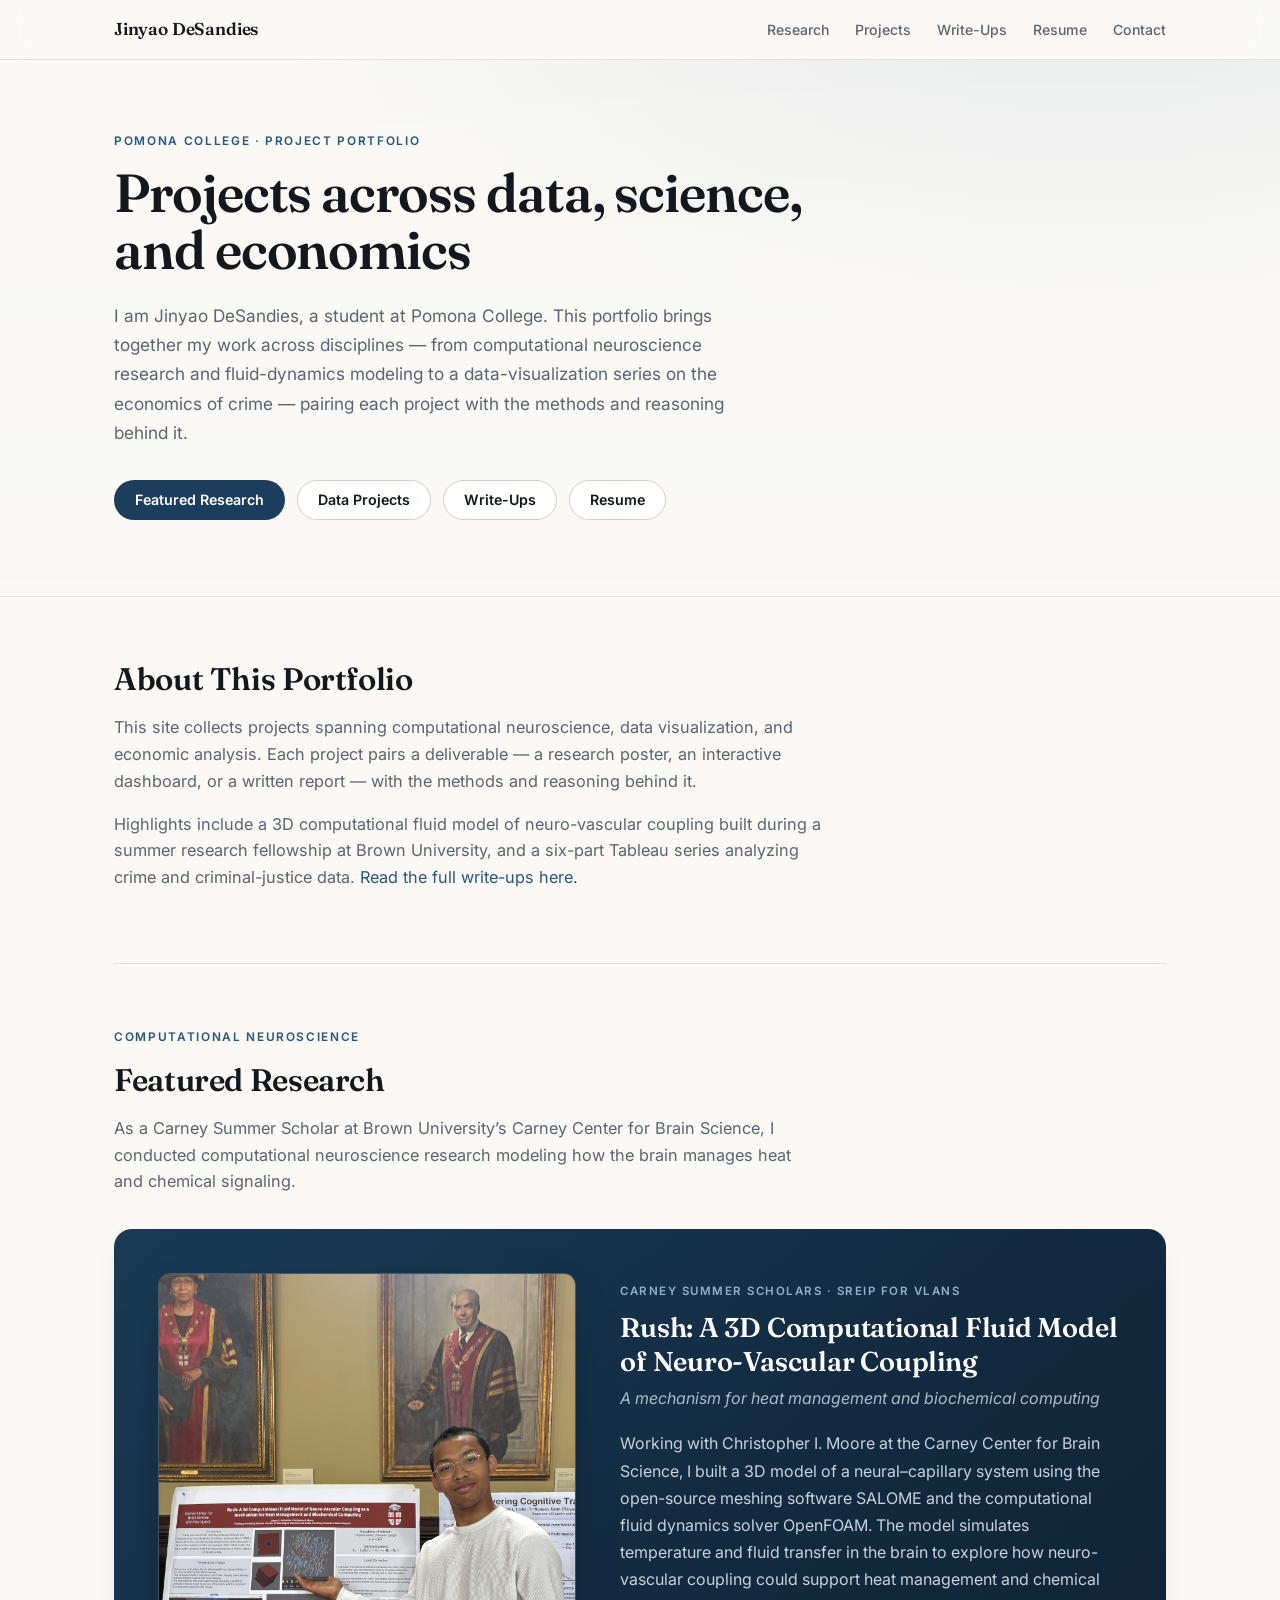
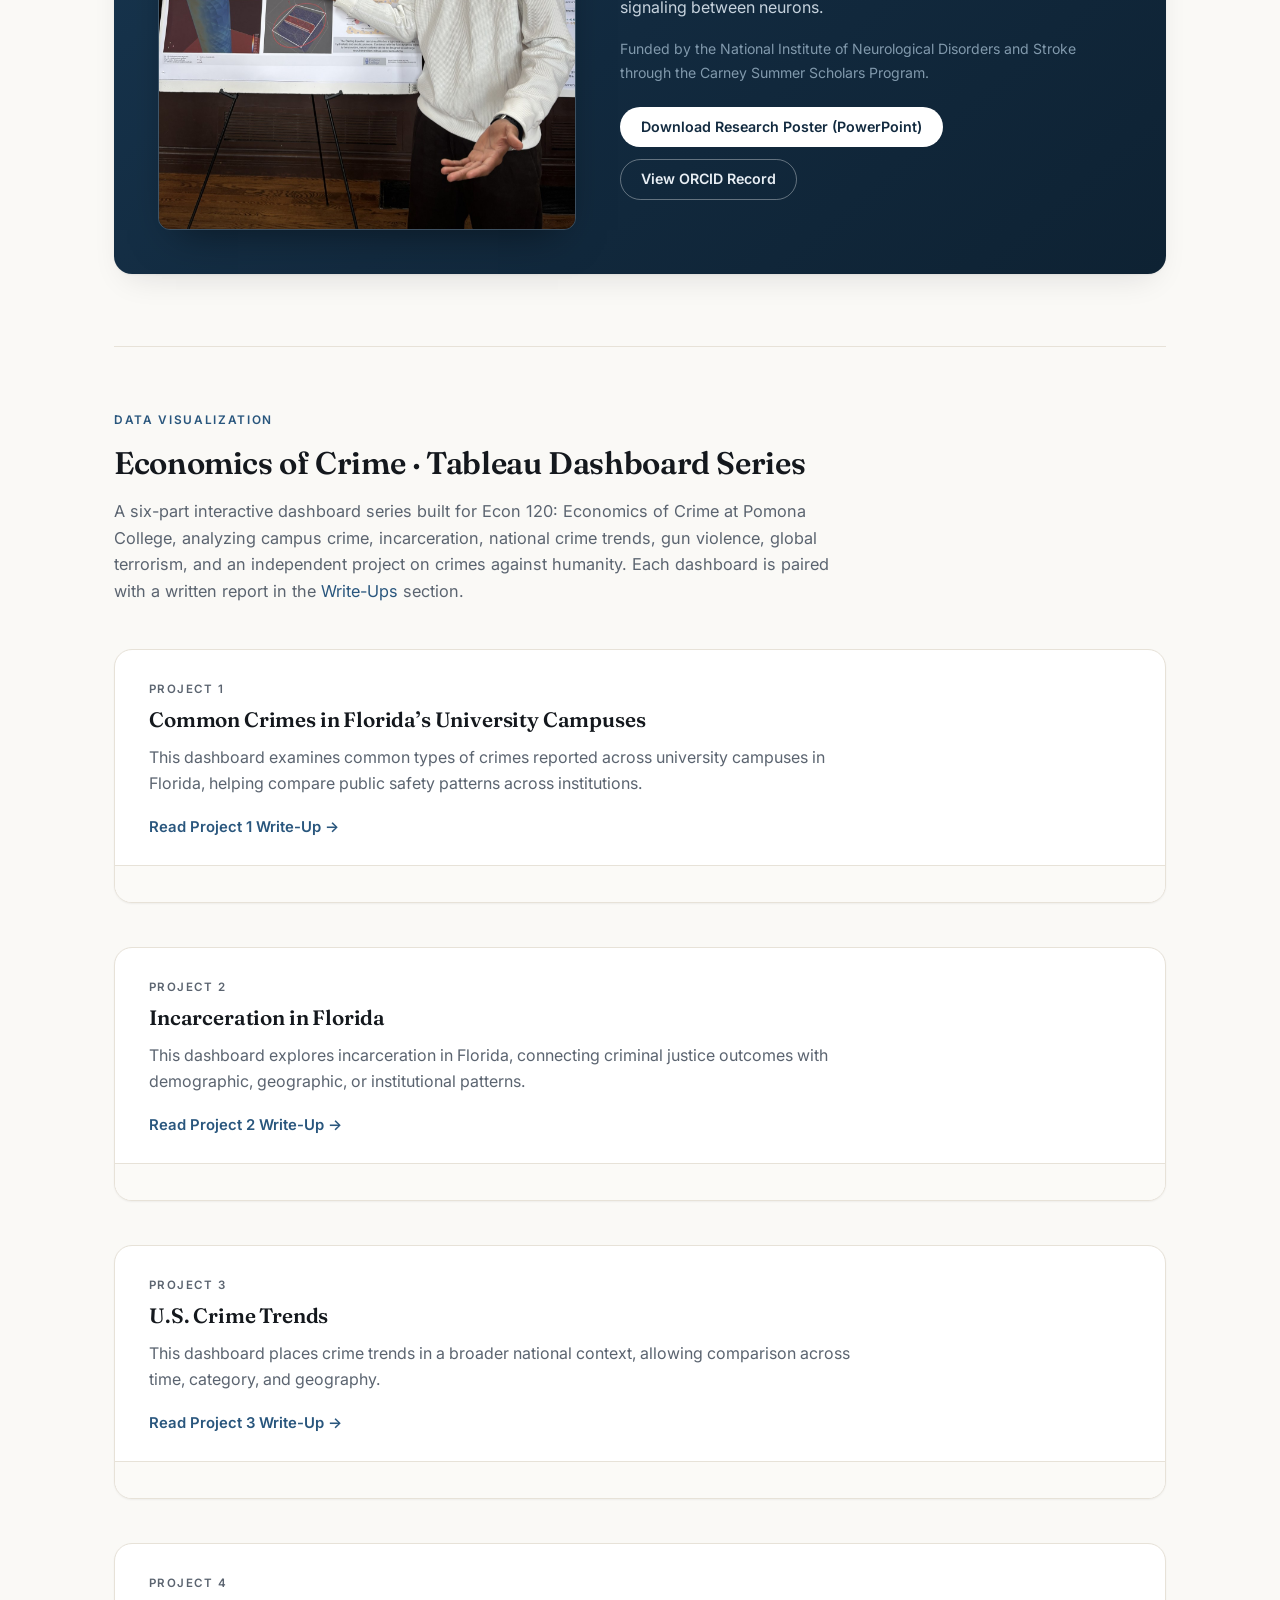
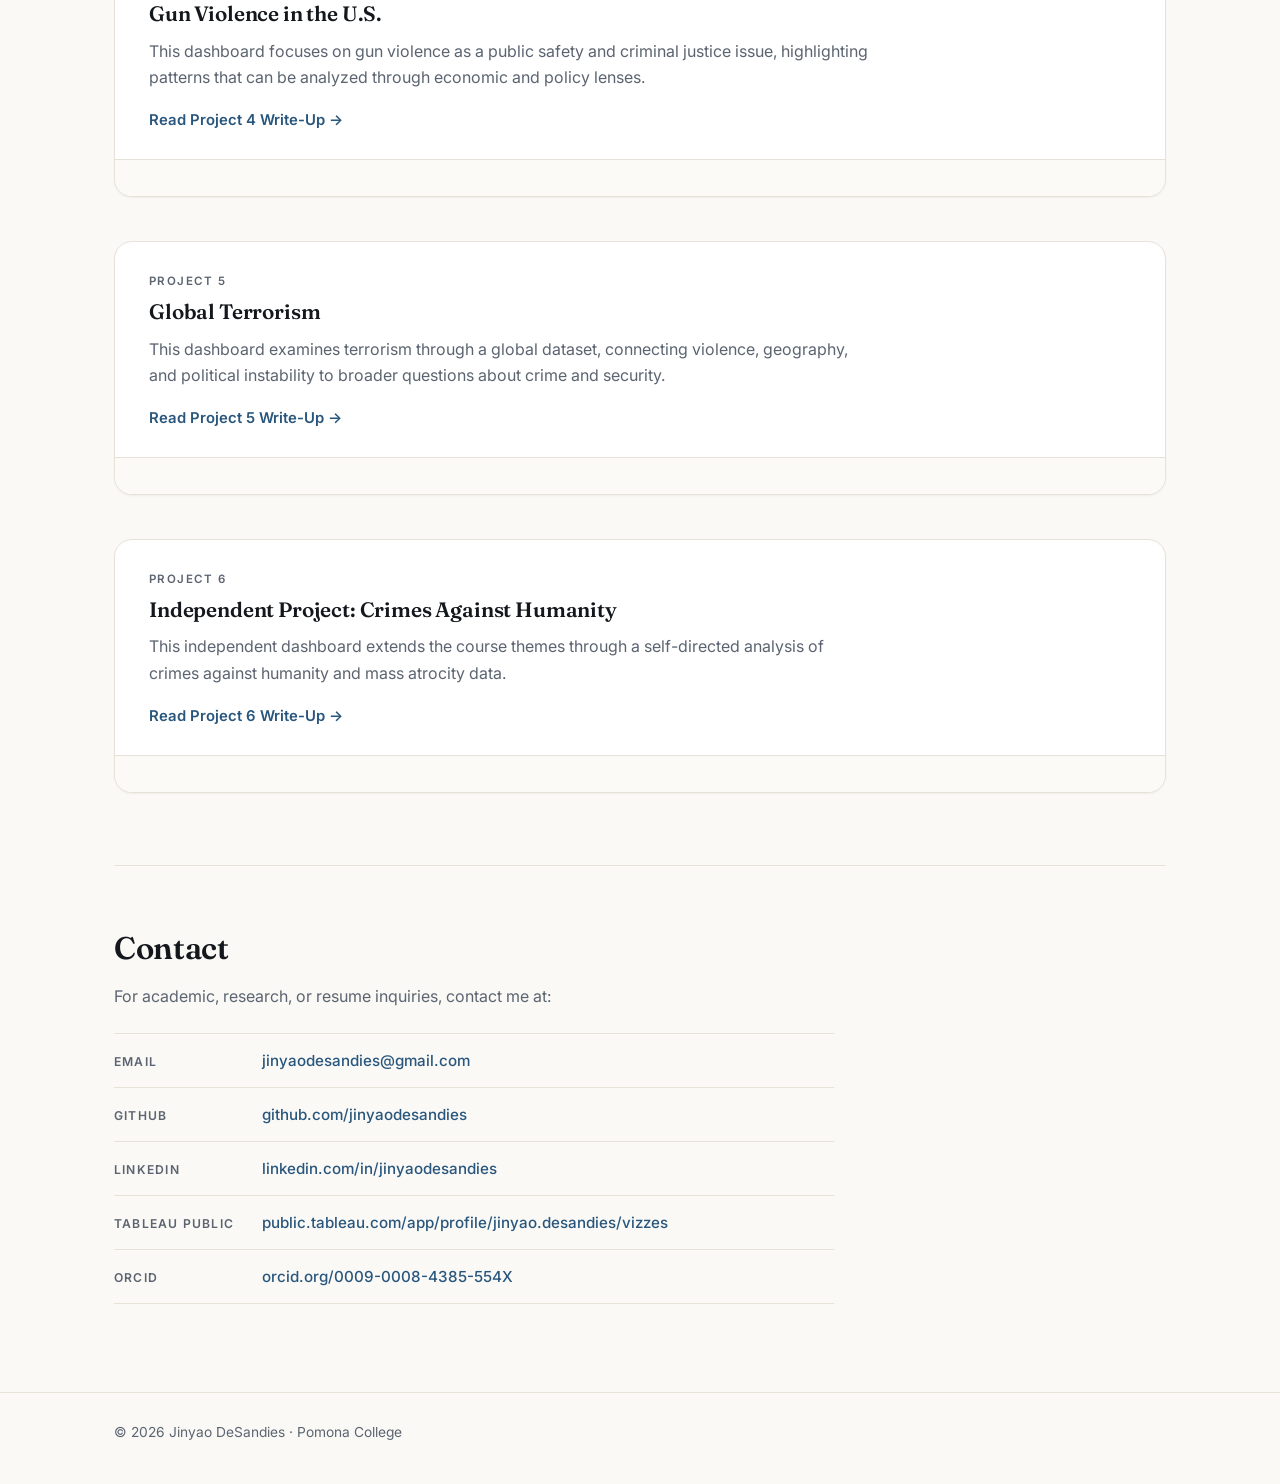
==== commit dcb8fc2c: "Redesign portfolio with a distinct visual identity - New design system: Fraunces display + Inter bod" ====
--- a/index.html
+++ b/index.html
@@ -6,6 +6,13 @@
 
   <title>Jinyao DeSandies | Project Portfolio</title>
 
+  <link rel="preconnect" href="https://fonts.googleapis.com" />
+  <link rel="preconnect" href="https://fonts.gstatic.com" crossorigin />
+  <link
+    href="https://fonts.googleapis.com/css2?family=Fraunces:opsz,wght@9..144,500;9..144,600;9..144,700&family=Inter:wght@400;500;600;700&display=swap"
+    rel="stylesheet"
+  />
+
   <link rel="stylesheet" href="styles.css" />
 
   <!-- Tableau Embedding API v3 -->
@@ -13,7 +20,7 @@
 </head>
 
 <body>
-  <header class="site-header">
+  <div class="nav-bar">
     <nav class="nav">
       <a href="index.html" class="logo">Jinyao DeSandies</a>
 
@@ -25,7 +32,9 @@
         <a href="#contact">Contact</a>
       </div>
     </nav>
-
+  </div>
+
+  <header class="site-header">
     <!-- =====================================================
          EDIT HOMEPAGE INTRO HERE
          Change your name, tagline, portfolio description, and buttons.
@@ -353,38 +362,40 @@
         For academic, research, or resume inquiries, contact me at:
       </p>
 
-      <p>
-        Email:
-        <a href="mailto:jinyaodesandies@gmail.com">jinyaodesandies@gmail.com</a>
-      </p>
-
-      <p>
-        GitHub:
-        <a href="https://github.com/jinyaodesandies" target="_blank" rel="noopener noreferrer">
-          github.com/jinyaodesandies
-        </a>
-      </p>
-
-      <p>
-        LinkedIn:
-        <a href="https://www.linkedin.com/in/jinyaodesandies/" target="_blank" rel="noopener noreferrer">
-          linkedin.com/in/jinyaodesandies
-        </a>
-      </p>
-
-      <p>
-        Tableau Public:
-        <a href="https://public.tableau.com/app/profile/jinyao.desandies/vizzes" target="_blank" rel="noopener noreferrer">
-          public.tableau.com/app/profile/jinyao.desandies/vizzes
-        </a>
-      </p>
-
-      <p>
-        ORCID:
-        <a href="https://orcid.org/0009-0008-4385-554X" target="_blank" rel="noopener noreferrer">
-          orcid.org/0009-0008-4385-554X
-        </a>
-      </p>
+      <ul class="contact-list">
+        <li>
+          <span class="contact-label">Email</span>
+          <a href="mailto:jinyaodesandies@gmail.com">jinyaodesandies@gmail.com</a>
+        </li>
+
+        <li>
+          <span class="contact-label">GitHub</span>
+          <a href="https://github.com/jinyaodesandies" target="_blank" rel="noopener noreferrer">
+            github.com/jinyaodesandies
+          </a>
+        </li>
+
+        <li>
+          <span class="contact-label">LinkedIn</span>
+          <a href="https://www.linkedin.com/in/jinyaodesandies/" target="_blank" rel="noopener noreferrer">
+            linkedin.com/in/jinyaodesandies
+          </a>
+        </li>
+
+        <li>
+          <span class="contact-label">Tableau Public</span>
+          <a href="https://public.tableau.com/app/profile/jinyao.desandies/vizzes" target="_blank" rel="noopener noreferrer">
+            public.tableau.com/app/profile/jinyao.desandies/vizzes
+          </a>
+        </li>
+
+        <li>
+          <span class="contact-label">ORCID</span>
+          <a href="https://orcid.org/0009-0008-4385-554X" target="_blank" rel="noopener noreferrer">
+            orcid.org/0009-0008-4385-554X
+          </a>
+        </li>
+      </ul>
     </section>
   </main>
 
--- a/styles.css
+++ b/styles.css
@@ -1,28 +1,43 @@
 /* =========================================================
-   GLOBAL COLOR SYSTEM
-   Edit this section to change the entire site's color scheme.
-   Current style: sleek, academic, professional, soft neutral.
+   DESIGN TOKENS
+   One place to tune the whole site: color, type, spacing.
+   Style: warm academic paper + ink, deep navy accent.
 ========================================================= */
 
 :root {
-  --background: #f7f4ef;
+  /* Color */
+  --bg: #faf9f6;
   --surface: #ffffff;
-  --surface-muted: #efe8dc;
-
-  --text: #1f2933;
-  --muted-text: #5d6673;
-  --heading: #111827;
-
-  --accent: #263f5f;
-  --accent-dark: #17283d;
-  --accent-light: #dbe7f3;
-
-  --border: #ded6ca;
-  --shadow: 0 18px 50px rgba(31, 41, 51, 0.08);
-}
-
-/* =========================================================
-   BASE PAGE STYLES
+  --surface-tint: #f3f0e9;
+  --ink: #24292f;
+  --heading: #14181d;
+  --muted: #5b6470;
+  --accent: #29567d;
+  --accent-dark: #1c3d5c;
+  --accent-deep: #122a3f;
+  --accent-tint: #e8eff5;
+  --border: #e7e2d8;
+  --border-strong: #d6cfc2;
+
+  /* Type */
+  --font-display: "Fraunces", Georgia, "Times New Roman", serif;
+  --font-sans: "Inter", -apple-system, BlinkMacSystemFont, "Segoe UI",
+    Helvetica, Arial, sans-serif;
+  --font-prose: Charter, Georgia, "Times New Roman", serif;
+
+  /* Effects */
+  --shadow-sm: 0 1px 2px rgba(20, 24, 29, 0.05);
+  --shadow-md: 0 1px 2px rgba(20, 24, 29, 0.05),
+    0 14px 34px -14px rgba(20, 24, 29, 0.14);
+  --radius: 12px;
+  --radius-lg: 18px;
+
+  /* Layout */
+  --container: 1100px;
+}
+
+/* =========================================================
+   BASE
 ========================================================= */
 
 * {
@@ -31,14 +46,23 @@
 
 html {
   scroll-behavior: smooth;
+  scroll-padding-top: 84px; /* keep anchors clear of the sticky nav */
+  -webkit-text-size-adjust: 100%;
 }
 
 body {
   margin: 0;
-  font-family: Georgia, "Times New Roman", serif;
-  background: var(--background);
-  color: var(--text);
-  line-height: 1.6;
+  font-family: var(--font-sans);
+  font-size: 1rem;
+  background: var(--bg);
+  color: var(--ink);
+  line-height: 1.65;
+  overflow-x: clip;
+}
+
+::selection {
+  background: var(--accent-tint);
+  color: var(--accent-deep);
 }
 
 a {
@@ -47,569 +71,332 @@
 }
 
 a:hover {
+  color: var(--accent-dark);
   text-decoration: underline;
-}
-
-/* =========================================================
-   HEADER AND NAVIGATION
-========================================================= */
-
-.site-header {
-  background:
-    linear-gradient(rgba(247, 244, 239, 0.92), rgba(247, 244, 239, 0.96)),
-    radial-gradient(circle at top left, var(--accent-light), transparent 40%);
-  border-bottom: 1px solid var(--border);
-}
-
-.small-header {
-  min-height: auto;
-}
-
-.nav {
-  max-width: 1180px;
-  margin: 0 auto;
-  padding: 24px 24px;
-  display: flex;
-  align-items: center;
-  justify-content: space-between;
-}
-
-.logo {
-  font-weight: 700;
-  font-size: 1.05rem;
+  text-underline-offset: 3px;
+}
+
+:focus-visible {
+  outline: 2px solid var(--accent);
+  outline-offset: 3px;
+  border-radius: 2px;
+}
+
+img {
+  max-width: 100%;
+}
+
+/* =========================================================
+   TYPE SCALE
+========================================================= */
+
+h1,
+h2,
+h3 {
+  font-family: var(--font-display);
   color: var(--heading);
-  letter-spacing: 0.02em;
-}
-
-.nav-links {
-  display: flex;
-  gap: 24px;
-  font-family: Arial, Helvetica, sans-serif;
-  font-size: 0.92rem;
-}
-
-.nav-links a {
-  color: var(--muted-text);
-}
-
-/* =========================================================
-   HERO SECTION
-========================================================= */
-
-.hero {
-  max-width: 1180px;
-  margin: 0 auto;
-  padding: 80px 24px 96px;
-}
-
-.resume-hero {
-  padding-bottom: 72px;
+  font-weight: 600;
+}
+
+h1 {
+  margin: 0;
+  font-size: clamp(1.9rem, 3.4vw, 2.6rem);
+  line-height: 1.12;
+  letter-spacing: -0.015em;
+}
+
+h2 {
+  margin: 0 0 16px;
+  font-size: clamp(1.55rem, 2.6vw, 1.95rem);
+  line-height: 1.18;
+  letter-spacing: -0.012em;
+}
+
+h3 {
+  margin: 0 0 10px;
+  font-size: 1.3rem;
+  line-height: 1.28;
+  letter-spacing: -0.008em;
+}
+
+p {
+  margin: 0 0 16px;
 }
 
 .eyebrow {
   margin: 0 0 14px;
   color: var(--accent);
-  font-family: Arial, Helvetica, sans-serif;
+  font-family: var(--font-sans);
   text-transform: uppercase;
-  letter-spacing: 0.12em;
-  font-size: 0.78rem;
-  font-weight: 700;
-}
-
-h1 {
-  max-width: 880px;
-  margin: 0;
+  letter-spacing: 0.14em;
+  font-size: 0.74rem;
+  font-weight: 600;
+}
+
+/* =========================================================
+   STICKY NAVIGATION
+========================================================= */
+
+.nav-bar {
+  position: sticky;
+  top: 0;
+  z-index: 50;
+  background: rgba(250, 249, 246, 0.85);
+  -webkit-backdrop-filter: blur(12px) saturate(1.5);
+  backdrop-filter: blur(12px) saturate(1.5);
+  border-bottom: 1px solid var(--border);
+}
+
+.nav {
+  max-width: var(--container);
+  margin: 0 auto;
+  padding: 15px 24px;
+  display: flex;
+  align-items: center;
+  justify-content: space-between;
+  gap: 18px;
+}
+
+.logo {
+  font-family: var(--font-display);
+  font-weight: 600;
+  font-size: 1.08rem;
   color: var(--heading);
-  font-size: clamp(2.5rem, 6vw, 5.4rem);
-  line-height: 0.96;
-  letter-spacing: -0.05em;
+  letter-spacing: -0.01em;
+  white-space: nowrap;
+}
+
+.logo:hover {
+  color: var(--accent-dark);
+  text-decoration: none;
+}
+
+.nav-links {
+  display: flex;
+  gap: 26px;
+  font-size: 0.88rem;
+  font-weight: 500;
+}
+
+.nav-links a {
+  color: var(--muted);
+  transition: color 0.15s ease;
+}
+
+.nav-links a:hover {
+  color: var(--heading);
+  text-decoration: none;
+}
+
+/* =========================================================
+   HEADER + HERO
+========================================================= */
+
+.site-header {
+  background: linear-gradient(
+      to bottom,
+      rgba(250, 249, 246, 0),
+      rgba(250, 249, 246, 0.6)
+    ),
+    radial-gradient(
+      120% 130% at 85% -20%,
+      rgba(41, 86, 125, 0.09),
+      transparent 55%
+    );
+  border-bottom: 1px solid var(--border);
+}
+
+.hero {
+  max-width: var(--container);
+  margin: 0 auto;
+  padding: 72px 24px 76px;
+}
+
+.resume-hero {
+  padding: 56px 24px 60px;
+}
+
+.hero h1 {
+  max-width: 760px;
+  font-size: clamp(2.2rem, 4.6vw, 3.35rem);
+  line-height: 1.06;
+  letter-spacing: -0.02em;
 }
 
 .hero-text {
-  max-width: 760px;
-  margin-top: 28px;
-  color: var(--muted-text);
-  font-size: 1.18rem;
+  max-width: 640px;
+  margin: 22px 0 0;
+  color: var(--muted);
+  font-size: 1.08rem;
+  line-height: 1.7;
 }
 
 .hero-buttons {
-  margin-top: 34px;
-  display: flex;
-  gap: 14px;
-  flex-wrap: wrap;
-}
-
-.button {
-  display: inline-block;
-  padding: 12px 18px;
-  border-radius: 999px;
-  font-family: Arial, Helvetica, sans-serif;
-  font-size: 0.92rem;
-  font-weight: 700;
-  border: 1px solid var(--accent);
-}
-
-.button.primary {
-  background: var(--accent);
-  color: #ffffff;
-}
-
-.button.secondary {
-  color: var(--accent);
-  background: transparent;
-}
-
-/* =========================================================
-   MAIN LAYOUT
-========================================================= */
-
-main {
-  max-width: 1180px;
-  margin: 0 auto;
-  padding: 56px 24px;
-}
-
-.intro-section,
-.contact-section,
-.resume-section {
-  background: var(--surface);
-  border: 1px solid var(--border);
-  border-radius: 24px;
-  padding: 34px;
-  margin-bottom: 28px;
-  box-shadow: var(--shadow);
-}
-
-h2 {
-  margin: 0 0 16px;
-  color: var(--heading);
-  font-size: 2rem;
-  line-height: 1.1;
-  letter-spacing: -0.03em;
-}
-
-h3 {
-  margin: 0 0 8px;
-  color: var(--heading);
-  font-size: 1.35rem;
-  line-height: 1.2;
-}
-
-/* =========================================================
-   PROJECT MODULES
-========================================================= */
-.writeup-copy{
-  margin: 0 auto 40px;
-}
-
-/* Wrapper around a titled collection of project cards */
-.project-collection {
-  margin-top: 8px;
-}
-
-.collection-intro {
-  max-width: 820px;
-  margin: 0 auto 8px;
-}
-
-.collection-intro .eyebrow {
-  margin-bottom: 10px;
-}
-
-.collection-intro p:last-child {
-  color: var(--muted-text);
-}
-
-.projects-section {
-  margin-top: 40px;
-  display: grid;
-  gap: 64px;
-}
-
-.project-card {
-  background: var(--project-bg);
-  border: 1px solid var(--project-border);
-  border-radius: 28px;
-  padding: 28px;
-  margin: 0;
-  box-shadow: var(--shadow);
-}
-
-.project-copy {
-  max-width: 850px;
-  margin: 0 auto 24px;
-}
-
-.project-number {
-  margin: 0 0 8px;
-  color: var(--project-accent);
-  font-family: Arial, Helvetica, sans-serif;
-  text-transform: uppercase;
-  letter-spacing: 0.12em;
-  font-size: 0.75rem;
-  font-weight: 700;
-}
-
-/* =========================================================
-   PROJECT CARD COLOR THEMES
-========================================================= */
-
-/* PROJECT 1: Florida Campus Crime */
-.project-campus {
-  --project-bg: rgb(246, 244, 232);
-  --project-frame-bg: rgb(246, 244, 232);
-  --project-border: #d8d4c3;
-  --project-accent: #5f573a;
-}
-
-/* PROJECT 2: Florida Incarceration */
-.project-incarceration {
-  --project-bg: rgb(192, 192, 192);
-  --project-frame-bg: rgb(192, 192, 192);
-  --project-border: #a8a8a8;
-  --project-accent: #3f3f3f;
-}
-
-/* PROJECT 3: U.S. Crime Trends */
-.project-us-crime {
-  --project-bg: rgb(180, 180, 180);
-  --project-frame-bg: rgb(180, 180, 180);
-  --project-border: #9a9a9a;
-  --project-accent: #333333;
-}
-
-/* PROJECT 4: Gun Violence */
-.project-gun {
-  --project-bg: rgb(249, 245, 241);
-  --project-frame-bg: rgb(249, 245, 241);
-  --project-border: #ded2c8;
-  --project-accent: #6b4d3d;
-}
-
-/* PROJECT 5: Global Terrorism */
-.project-terrorism {
-  --project-bg: rgb(238, 235, 232);
-  --project-frame-bg: rgb(238, 235, 232);
-  --project-border: #ccc5bf;
-  --project-accent: #5a5149;
-}
-
-/* PROJECT 6: Independent Crime Analysis */
-.project-independent {
-  --project-bg: rgb(235, 235, 235);
-  --project-frame-bg: rgb(235, 235, 235);
-  --project-border: #c4c4c4;
-  --project-accent: #4a4a4a;
-}
-
-/* =========================================================
-   TABLEAU DASHBOARD AREA
-========================================================= */
-
-.tableau-frame {
-  width: 100%;
-  overflow-x: auto;
-
-  border: 1px solid var(--project-border);
-  border-radius: 20px;
-
-  padding: 0;
-  background: var(--project-frame-bg);
-
-  display: flex;
-  justify-content: center;
-  align-items: flex-start;
-}
-
-.tableau-frame tableau-viz {
-  display: block;
-  width: 850px;
-  max-width: 100%;
-  margin-left: auto;
-  margin-right: auto;
-  background: var(--project-frame-bg);
-}
-
-/* =========================================================
-   WRITE-UPS LANDING PAGE
-========================================================= */
-
-.writeups-home-main {
-  max-width: 1000px;
-}
-
-.writeups-dropdown-section {
-  text-align: left;
-}
-
-.writeup-dropdown-wrap {
-  margin-top: 24px;
-  display: flex;
-  flex-direction: column;
-  gap: 10px;
-}
-
-.dropdown-label {
-  font-family: Arial, Helvetica, sans-serif;
-  font-size: 0.92rem;
-  font-weight: 700;
-  color: var(--heading);
-}
-
-.writeup-select {
-  width: 100%;
-  max-width: 820px;
-  padding: 16px 18px;
-  border: 1px solid var(--border);
-  border-radius: 16px;
-  background: var(--surface);
-  color: var(--text);
-  font-family: Georgia, "Times New Roman", serif;
-  font-size: 1rem;
-  line-height: 1.4;
-  box-shadow: var(--shadow);
-  cursor: pointer;
-}
-
-.writeup-select:focus {
-  outline: 2px solid var(--accent);
-  outline-offset: 2px;
-}
-
-.writeup-directory {
-  margin-top: 42px;
-}
-
-.writeup-directory-grid {
-  display: grid;
-  grid-template-columns: 1fr;
-  gap: 20px;
-  margin-top: 22px;
-}
-
-.directory-card {
-  display: block;
-  background: var(--project-bg);
-  border: 1px solid var(--project-border);
-  border-radius: 24px;
-  padding: 26px;
-  box-shadow: var(--shadow);
-  color: var(--text);
-  transition:
-    transform 0.18s ease,
-    box-shadow 0.18s ease;
-}
-
-.directory-card:hover {
-  transform: translateY(-2px);
-  text-decoration: none;
-}
-
-.directory-card h3 {
-  margin-bottom: 10px;
-}
-
-.directory-card p:last-child {
-  margin-bottom: 0;
-}
-
-/* =========================================================
-   INDIVIDUAL WRITE-UP PAGES
-========================================================= */
-
-.writeup-page-main {
-  max-width: 900px;
-}
-
-.writeup-hero-card {
-  background: var(--project-bg);
-  border: 1px solid var(--project-border);
-  border-radius: 28px;
-  padding: 34px;
-  margin-bottom: 28px;
-  box-shadow: var(--shadow);
-}
-
-.writeup-hero-card h2 {
-  margin-top: 8px;
-  margin-bottom: 16px;
-}
-
-.writeup-hero-card p:last-of-type {
-  margin-bottom: 0;
-}
-
-.writeup-page-buttons {
-  margin-top: 24px;
+  margin-top: 32px;
   display: flex;
   gap: 12px;
   flex-wrap: wrap;
 }
 
-.writeup-article {
+/* =========================================================
+   BUTTONS
+========================================================= */
+
+.button {
+  display: inline-flex;
+  align-items: center;
+  padding: 10px 20px;
+  border-radius: 999px;
+  font-family: var(--font-sans);
+  font-size: 0.89rem;
+  font-weight: 600;
+  line-height: 1.3;
+  border: 1px solid transparent;
+  transition: background 0.15s ease, border-color 0.15s ease,
+    color 0.15s ease, box-shadow 0.15s ease, transform 0.15s ease;
+}
+
+.button:hover {
+  text-decoration: none;
+  transform: translateY(-1px);
+}
+
+.button.primary {
+  background: var(--accent-dark);
+  color: #ffffff;
+}
+
+.button.primary:hover {
+  background: var(--accent-deep);
+  color: #ffffff;
+  box-shadow: var(--shadow-md);
+}
+
+.button.secondary {
   background: var(--surface);
-  border: 1px solid var(--border);
-  border-radius: 28px;
-  padding: 40px;
-  box-shadow: var(--shadow);
-}
-
-.writeup-body {
-  max-width: 760px;
+  border-color: var(--border-strong);
+  color: var(--heading);
+}
+
+.button.secondary:hover {
+  border-color: var(--accent);
+  color: var(--accent-dark);
+}
+
+/* =========================================================
+   MAIN LAYOUT + SECTION RHYTHM
+========================================================= */
+
+main {
+  max-width: var(--container);
   margin: 0 auto;
-}
-
-.writeup-body h2 {
-  font-size: 1.7rem;
+  padding: 64px 24px 88px;
+}
+
+main > section + section {
+  margin-top: 72px;
+  padding-top: 64px;
+  border-top: 1px solid var(--border);
+}
+
+.intro-section {
+  max-width: 720px;
+}
+
+.intro-section p {
+  color: var(--muted);
+  font-size: 1.02rem;
+}
+
+.intro-section p:last-child {
+  margin-bottom: 0;
+}
+
+/* =========================================================
+   FEATURED RESEARCH
+========================================================= */
+
+.research-intro {
+  max-width: 680px;
+  color: var(--muted);
+  font-size: 1.02rem;
+}
+
+.research-card {
   margin-top: 34px;
-  margin-bottom: 14px;
-}
-
-.writeup-body h2:first-child {
-  margin-top: 0;
-}
-
-.writeup-body h3 {
-  margin-top: 28px;
-}
-
-.writeup-body p {
-  margin: 0 0 18px;
-  font-size: 1.05rem;
-  line-height: 1.8;
-}
-
-.writeup-body ul,
-.writeup-body ol {
-  margin: 0 0 20px 26px;
-  line-height: 1.8;
-}
-
-.writeup-body li {
-  margin-bottom: 8px;
-}
-
-.placeholder-note {
-  padding: 18px 20px;
-  border: 1px dashed var(--border);
-  border-radius: 16px;
-  background: var(--surface-muted);
-  color: var(--muted-text);
-}
-
-.citations-section {
-  max-width: 760px;
-  margin: 48px auto 0;
-  padding-top: 30px;
-  border-top: 1px solid var(--border);
-  text-align: center;
-}
-
-.citations-section h2 {
-  text-align: center;
-  margin-bottom: 20px;
-}
-
-.citation-entry {
-  max-width: 720px;
-  margin: 0 auto 16px;
-  text-align: center;
-  line-height: 1.75;
-}
-
-/* =========================================================
-   RESUME PAGE
-========================================================= */
-
-.resume-main {
-  max-width: 900px;
-}
-
-.resume-item {
-  border-top: 1px solid var(--border);
-  padding-top: 18px;
-  margin-top: 18px;
-}
-
-.resume-meta {
-  margin: 0 0 8px;
-  color: var(--muted-text);
-  font-family: Arial, Helvetica, sans-serif;
-  font-size: 0.92rem;
-}
-
-.skill-list {
-  display: flex;
-  flex-wrap: wrap;
-  gap: 10px;
-  padding: 0;
-  margin: 18px 0 0;
-  list-style: none;
-}
-
-.skill-list li {
-  background: var(--accent-light);
-  color: var(--accent-dark);
-  border-radius: 999px;
-  padding: 8px 12px;
-  font-family: Arial, Helvetica, sans-serif;
-  font-size: 0.9rem;
-  font-weight: 700;
-}
-
-/* =========================================================
-   RESEARCH SECTION
-   Featured neuro-vascular computational fluid research.
-========================================================= */
-
-.research-section {
-  background: var(--surface);
-  border: 1px solid var(--border);
-  border-radius: 24px;
-  padding: 34px;
-  margin-top: 28px;
-  margin-bottom: 28px;
-  box-shadow: var(--shadow);
-}
-
-.research-intro {
-  max-width: 760px;
-  color: var(--muted-text);
-}
-
-.research-card {
   display: grid;
-  grid-template-columns: minmax(0, 1fr) minmax(0, 1fr);
-  gap: 32px;
+  grid-template-columns: minmax(0, 5fr) minmax(0, 6fr);
+  gap: 44px;
   align-items: center;
-  margin-top: 24px;
+  background: linear-gradient(140deg, #1a3a55 0%, #122a3f 55%, #0e2233 100%);
+  border-radius: var(--radius-lg);
+  padding: 44px;
+  box-shadow: var(--shadow-md);
+  color: #c6d2dd;
+}
+
+.research-card h3 {
+  color: #ffffff;
+  font-size: clamp(1.35rem, 2.4vw, 1.7rem);
+  margin-bottom: 6px;
+}
+
+.research-card .project-number {
+  color: #93b0c7;
+}
+
+.research-subtitle {
+  color: #a9bccb;
+  font-style: italic;
+  margin-bottom: 18px;
+}
+
+.research-card p {
+  line-height: 1.7;
+}
+
+.research-meta {
+  color: #8199ac;
+  font-size: 0.88rem;
+  margin-bottom: 0;
 }
 
 .research-media img {
   display: block;
   width: 100%;
   height: auto;
-  border-radius: 20px;
-  border: 1px solid var(--border);
-  box-shadow: var(--shadow);
-}
-
-.research-subtitle {
-  margin-top: -2px;
-  color: var(--muted-text);
-  font-style: italic;
-}
-
-.research-meta {
-  color: var(--muted-text);
-  font-size: 0.95rem;
+  border-radius: var(--radius);
+  border: 1px solid rgba(255, 255, 255, 0.18);
+  box-shadow: 0 18px 40px -18px rgba(0, 0, 0, 0.5);
 }
 
 .research-links {
-  margin-top: 20px;
+  margin: 22px 0 22px;
   display: flex;
   gap: 12px;
   flex-wrap: wrap;
+}
+
+.research-card .button.primary {
+  background: #ffffff;
+  color: var(--accent-deep);
+}
+
+.research-card .button.primary:hover {
+  background: #e9eef3;
+  color: var(--accent-deep);
+}
+
+.research-card .button.secondary {
+  background: transparent;
+  border-color: rgba(255, 255, 255, 0.35);
+  color: #e8eef4;
+}
+
+.research-card .button.secondary:hover {
+  border-color: rgba(255, 255, 255, 0.7);
+  color: #ffffff;
+  background: rgba(255, 255, 255, 0.06);
 }
 
 /* Compact research media on the resume page */
@@ -619,200 +406,529 @@
   width: 100%;
   height: auto;
   margin-top: 12px;
-  border-radius: 16px;
+  border-radius: var(--radius);
   border: 1px solid var(--border);
-  box-shadow: var(--shadow);
-}
-
-@media (max-width: 760px) {
-  .research-section {
-    padding: 22px;
-    border-radius: 20px;
-  }
-
-  .research-card {
-    grid-template-columns: 1fr;
-    gap: 22px;
-  }
-}
-
-/* =========================================================
-   FOOTER
-========================================================= */
-
-.footer {
-  max-width: 1180px;
-  margin: 0 auto;
-  padding: 32px 24px 56px;
-  color: var(--muted-text);
-  font-family: Arial, Helvetica, sans-serif;
-  font-size: 0.9rem;
-}
-
-/* =========================================================
-   MOBILE RESPONSIVE STYLES
-========================================================= */
-
-@media (max-width: 760px) {
-  .nav {
-    align-items: flex-start;
-    gap: 18px;
-    flex-direction: column;
-  }
-
-  .nav-links {
-    gap: 16px;
-    flex-wrap: wrap;
-  }
-
-  .hero {
-    padding-top: 52px;
-    padding-bottom: 64px;
-  }
-
-  .intro-section,
-  .contact-section,
-  .resume-section,
-  .project-card,
-  .writeup-hero-card,
-  .writeup-article,
-  .directory-card {
-    padding: 22px;
-    border-radius: 20px;
-  }
-
-  .tableau-frame {
-    border-radius: 16px;
-  }
-
-  .writeup-select {
-    font-size: 0.95rem;
-    padding: 14px 15px;
-  }
-
-  .writeup-body p {
-    font-size: 1rem;
-    line-height: 1.75;
-  }
-
-  .writeup-body h2 {
-    font-size: 1.45rem;
-  }
-
-  h1 {
-    letter-spacing: -0.04em;
-  }
-
-  h2 {
-    font-size: 1.65rem;
-  }
-}
-
-/* =========================================================
-   INDIVIDUAL MARKDOWN WRITE-UP PAGES
-   Controls layout, double spacing, paragraph indentation,
-   and centered citations.
+  box-shadow: var(--shadow-sm);
+}
+
+/* =========================================================
+   PROJECT COLLECTION (Tableau dashboard series)
+========================================================= */
+
+.collection-intro {
+  max-width: 720px;
+}
+
+.collection-intro p:last-child {
+  color: var(--muted);
+  font-size: 1.02rem;
+  margin-bottom: 0;
+}
+
+.projects-section {
+  margin-top: 44px;
+  display: grid;
+  gap: 44px;
+}
+
+.project-card {
+  background: var(--surface);
+  border: 1px solid var(--border);
+  border-radius: var(--radius-lg);
+  box-shadow: var(--shadow-sm);
+  overflow: hidden;
+  transition: box-shadow 0.2s ease;
+}
+
+.project-card:hover {
+  box-shadow: var(--shadow-md);
+}
+
+.project-copy {
+  padding: 30px 34px 26px;
+}
+
+.project-copy p {
+  max-width: 720px;
+  color: var(--muted);
+}
+
+.project-copy p:last-child {
+  margin-bottom: 0;
+}
+
+.project-copy p:last-child a {
+  font-weight: 600;
+  font-size: 0.93rem;
+}
+
+.project-copy p:last-child a::after {
+  content: " \2192";
+}
+
+.project-number {
+  margin: 0 0 8px;
+  color: var(--accent);
+  font-family: var(--font-sans);
+  text-transform: uppercase;
+  letter-spacing: 0.13em;
+  font-size: 0.72rem;
+  font-weight: 600;
+}
+
+/* =========================================================
+   TABLEAU DASHBOARD AREA
+   Keep: horizontal scrolling stays inside this container.
+========================================================= */
+
+.tableau-frame {
+  width: 100%;
+  overflow-x: auto;
+  border-top: 1px solid var(--border);
+  background: #fbfaf7;
+  padding: 18px 0;
+  display: flex;
+  justify-content: flex-start; /* with auto margins on the child this
+                                  centers when it fits, scrolls when not */
+  align-items: flex-start;
+}
+
+.tableau-frame tableau-viz {
+  display: block;
+  width: 850px;
+  max-width: 100%;
+  margin-left: auto;
+  margin-right: auto;
+  background: #fbfaf7;
+}
+
+/* =========================================================
+   WRITE-UPS LANDING PAGE
+========================================================= */
+
+.writeups-section {
+  margin-top: 0;
+  display: grid;
+  grid-template-columns: repeat(2, minmax(0, 1fr));
+  gap: 22px;
+}
+
+.writeup-card {
+  display: flex;
+  flex-direction: column;
+  background: var(--surface);
+  border: 1px solid var(--border);
+  border-radius: var(--radius-lg);
+  padding: 28px;
+  box-shadow: var(--shadow-sm);
+  transition: box-shadow 0.2s ease, transform 0.2s ease,
+    border-color 0.2s ease;
+}
+
+.writeup-card:hover {
+  transform: translateY(-2px);
+  box-shadow: var(--shadow-md);
+  border-color: var(--border-strong);
+}
+
+.writeup-copy {
+  display: flex;
+  flex-direction: column;
+  flex: 1;
+  margin: 0;
+}
+
+.writeup-copy p {
+  color: var(--muted);
+  font-size: 0.97rem;
+}
+
+.writeup-buttons {
+  margin-top: auto;
+  padding-top: 14px;
+  display: flex;
+  gap: 10px;
+  flex-wrap: wrap;
+}
+
+.writeup-buttons .button {
+  padding: 8px 15px;
+  font-size: 0.83rem;
+}
+
+/* Legacy dropdown styles (kept for graceful degradation) */
+.writeup-select {
+  width: 100%;
+  max-width: 820px;
+  padding: 14px 16px;
+  border: 1px solid var(--border);
+  border-radius: var(--radius);
+  background: var(--surface);
+  color: var(--ink);
+  font-family: var(--font-sans);
+  font-size: 1rem;
+  cursor: pointer;
+}
+
+/* =========================================================
+   INDIVIDUAL WRITE-UP PAGES
 ========================================================= */
 
 .writeup-page-main {
-  max-width: 900px;
+  max-width: 880px;
+  padding-top: 48px;
 }
 
 .writeup-hero-card {
-  background: var(--project-bg);
-  border: 1px solid var(--project-border);
-  border-radius: 28px;
-  padding: 34px;
-  margin-bottom: 28px;
-  box-shadow: var(--shadow);
+  background: var(--surface-tint);
+  border: 1px solid var(--border);
+  border-radius: var(--radius-lg);
+  padding: 34px 38px;
+  margin-bottom: 26px;
+}
+
+.writeup-hero-card h1 {
+  font-size: clamp(1.55rem, 3vw, 2.05rem);
+  margin: 2px 0 12px;
+}
+
+.writeup-hero-card h4 {
+  font-family: var(--font-display);
+  color: var(--heading);
+  font-size: clamp(1.55rem, 3vw, 2.05rem);
+  line-height: 1.18;
+  margin: 2px 0 12px;
+}
+
+.writeup-hero-card > p {
+  color: var(--muted);
 }
 
 .writeup-page-buttons {
   margin-top: 22px;
   display: flex;
-  gap: 12px;
+  gap: 10px;
   flex-wrap: wrap;
+}
+
+.writeup-page-buttons .button {
+  padding: 8px 15px;
+  font-size: 0.83rem;
 }
 
 .writeup-article {
   background: var(--surface);
   border: 1px solid var(--border);
-  border-radius: 28px;
-  padding: 42px;
-  box-shadow: var(--shadow);
-}
-
+  border-radius: var(--radius-lg);
+  padding: 52px 44px;
+  box-shadow: var(--shadow-sm);
+}
+
+/* Write-up prose: formal-paper formatting.
+   Double spacing, first-line indents, centered citations. */
 .writeup-body {
-  max-width: 760px;
+  max-width: 700px;
   margin: 0 auto;
-  font-size: 1.05rem;
-  line-height: 2;
-}
-
-/* Main prose paragraphs:
-   - double spaced
-   - first-line indentation
-   - no extra paragraph gap, closer to formal paper formatting */
+  font-family: var(--font-prose);
+  font-size: 1.06rem;
+  line-height: 1.95;
+}
+
 .writeup-body p {
   margin: 0;
-  line-height: 2;
+  line-height: 1.95;
   text-indent: 2em;
 }
 
-/* Headings should not indent */
 .writeup-body h1,
 .writeup-body h2,
 .writeup-body h3,
 .writeup-body h4 {
   text-indent: 0;
-  line-height: 1.35;
-}
-
-/* Space around the top title and section headings */
+  line-height: 1.3;
+}
+
 .writeup-body h1 {
-  margin-top: 0;
-  margin-bottom: 24px;
+  font-size: 1.75rem;
+  margin: 0 0 8px;
 }
 
 .writeup-body h2 {
-  margin-top: 36px;
-  margin-bottom: 18px;
-}
-
-/* Center the Citations heading specifically */
-.writeup-body h2:has(+ .citations-section) {
-  text-align: center;
-}
-
-/* Citation block:
-   - centered
-   - double spaced
-   - preserves line breaks from your Markdown source */
+  font-size: 1.35rem;
+  margin: 36px 0 18px;
+}
+
+.writeup-body h3 {
+  font-size: 1.15rem;
+  margin: 28px 0 12px;
+}
+
+.writeup-body ul,
+.writeup-body ol {
+  margin: 0 0 20px 26px;
+  line-height: 1.9;
+}
+
+.writeup-body li {
+  margin-bottom: 8px;
+}
+
+.placeholder-note {
+  padding: 18px 20px;
+  border: 1px dashed var(--border-strong);
+  border-radius: var(--radius);
+  background: var(--surface-tint);
+  color: var(--muted);
+}
+
 .citations-section {
   text-align: center;
-  line-height: 2;
+  line-height: 1.95;
   white-space: pre-line;
   margin-top: 0;
-  font-size: 0.98rem;
-}
-
-/* No paragraph indentation inside citations, if Jekyll renders any paragraphs there */
+  font-size: 0.96rem;
+}
+
 .citations-section p {
   text-indent: 0;
   text-align: center;
-  line-height: 2;
+  line-height: 1.95;
   margin: 0;
 }
 
-/* Mobile adjustment */
+.citation-entry {
+  max-width: 680px;
+  margin: 0 auto 16px;
+  text-align: center;
+  line-height: 1.8;
+}
+
+/* =========================================================
+   RESUME PAGE
+========================================================= */
+
+.resume-main {
+  max-width: 820px;
+}
+
+/* Resume sections carry their own heading rules,
+   so skip the generic section divider there. */
+.resume-main > section + section {
+  border-top: 0;
+  padding-top: 0;
+  margin-top: 64px;
+}
+
+.resume-section h2 {
+  padding-bottom: 12px;
+  border-bottom: 1px solid var(--border);
+  margin-bottom: 6px;
+}
+
+.resume-item {
+  padding-top: 20px;
+}
+
+.resume-item + .resume-item {
+  border-top: 1px solid var(--border);
+  margin-top: 24px;
+}
+
+.resume-item h3 {
+  font-size: 1.18rem;
+  margin-bottom: 4px;
+}
+
+.resume-item p {
+  color: var(--muted);
+}
+
+.resume-item p:last-child {
+  margin-bottom: 0;
+}
+
+.resume-meta {
+  margin: 0 0 10px;
+  color: var(--accent);
+  font-size: 0.86rem;
+  font-weight: 500;
+}
+
+.skill-list {
+  display: flex;
+  flex-wrap: wrap;
+  gap: 10px;
+  padding: 0;
+  margin: 22px 0 0;
+  list-style: none;
+}
+
+.skill-list li {
+  background: var(--accent-tint);
+  color: var(--accent-dark);
+  border-radius: 999px;
+  padding: 7px 15px;
+  font-size: 0.85rem;
+  font-weight: 500;
+}
+
+/* =========================================================
+   CONTACT
+========================================================= */
+
+.contact-section > p:first-of-type {
+  color: var(--muted);
+  max-width: 640px;
+}
+
+.contact-list {
+  list-style: none;
+  margin: 24px 0 0;
+  padding: 0;
+  max-width: 720px;
+}
+
+.contact-list li {
+  display: flex;
+  align-items: baseline;
+  gap: 18px;
+  padding: 14px 0;
+  border-bottom: 1px solid var(--border);
+  flex-wrap: wrap;
+}
+
+.contact-list li:first-child {
+  border-top: 1px solid var(--border);
+}
+
+.contact-label {
+  flex: 0 0 130px;
+  font-size: 0.76rem;
+  font-weight: 600;
+  letter-spacing: 0.1em;
+  text-transform: uppercase;
+  color: var(--muted);
+}
+
+.contact-list a {
+  font-size: 0.95rem;
+  font-weight: 500;
+  word-break: break-word;
+}
+
+/* =========================================================
+   FOOTER
+========================================================= */
+
+.footer {
+  border-top: 1px solid var(--border);
+  color: var(--muted);
+  font-size: 0.86rem;
+}
+
+.footer p {
+  max-width: var(--container);
+  margin: 0 auto;
+  padding: 28px 24px 40px;
+}
+
+/* =========================================================
+   MOBILE
+========================================================= */
+
 @media (max-width: 760px) {
-  .writeup-hero-card,
+  html {
+    scroll-padding-top: 120px;
+  }
+
+  .nav {
+    padding: 12px 20px;
+    align-items: flex-start;
+    gap: 10px;
+    flex-direction: column;
+  }
+
+  .nav-links {
+    gap: 8px 18px;
+    flex-wrap: wrap;
+  }
+
+  .hero {
+    padding: 44px 20px 52px;
+  }
+
+  .resume-hero {
+    padding: 36px 20px 44px;
+  }
+
+  .hero-text {
+    font-size: 1.02rem;
+  }
+
+  main {
+    padding: 48px 20px 64px;
+  }
+
+  main > section + section {
+    margin-top: 52px;
+    padding-top: 48px;
+  }
+
+  .research-card {
+    grid-template-columns: 1fr;
+    gap: 26px;
+    padding: 26px 22px;
+  }
+
+  .projects-section {
+    margin-top: 34px;
+    gap: 30px;
+  }
+
+  .project-copy {
+    padding: 22px 20px 20px;
+  }
+
+  .tableau-frame {
+    padding: 12px 0;
+  }
+
+  .writeups-section {
+    grid-template-columns: 1fr;
+    gap: 16px;
+  }
+
+  .writeup-card {
+    padding: 22px 20px;
+  }
+
+  .writeup-page-main {
+    padding-top: 36px;
+  }
+
+  .writeup-hero-card {
+    padding: 24px 20px;
+  }
+
   .writeup-article {
-    padding: 24px;
-    border-radius: 20px;
+    padding: 30px 20px;
   }
 
   .writeup-body {
     font-size: 1rem;
-  }
-}
+    line-height: 1.85;
+  }
+
+  .writeup-body p {
+    line-height: 1.85;
+  }
+
+  .contact-list li {
+    flex-direction: column;
+    gap: 3px;
+  }
+
+  .contact-label {
+    flex: none;
+  }
+}
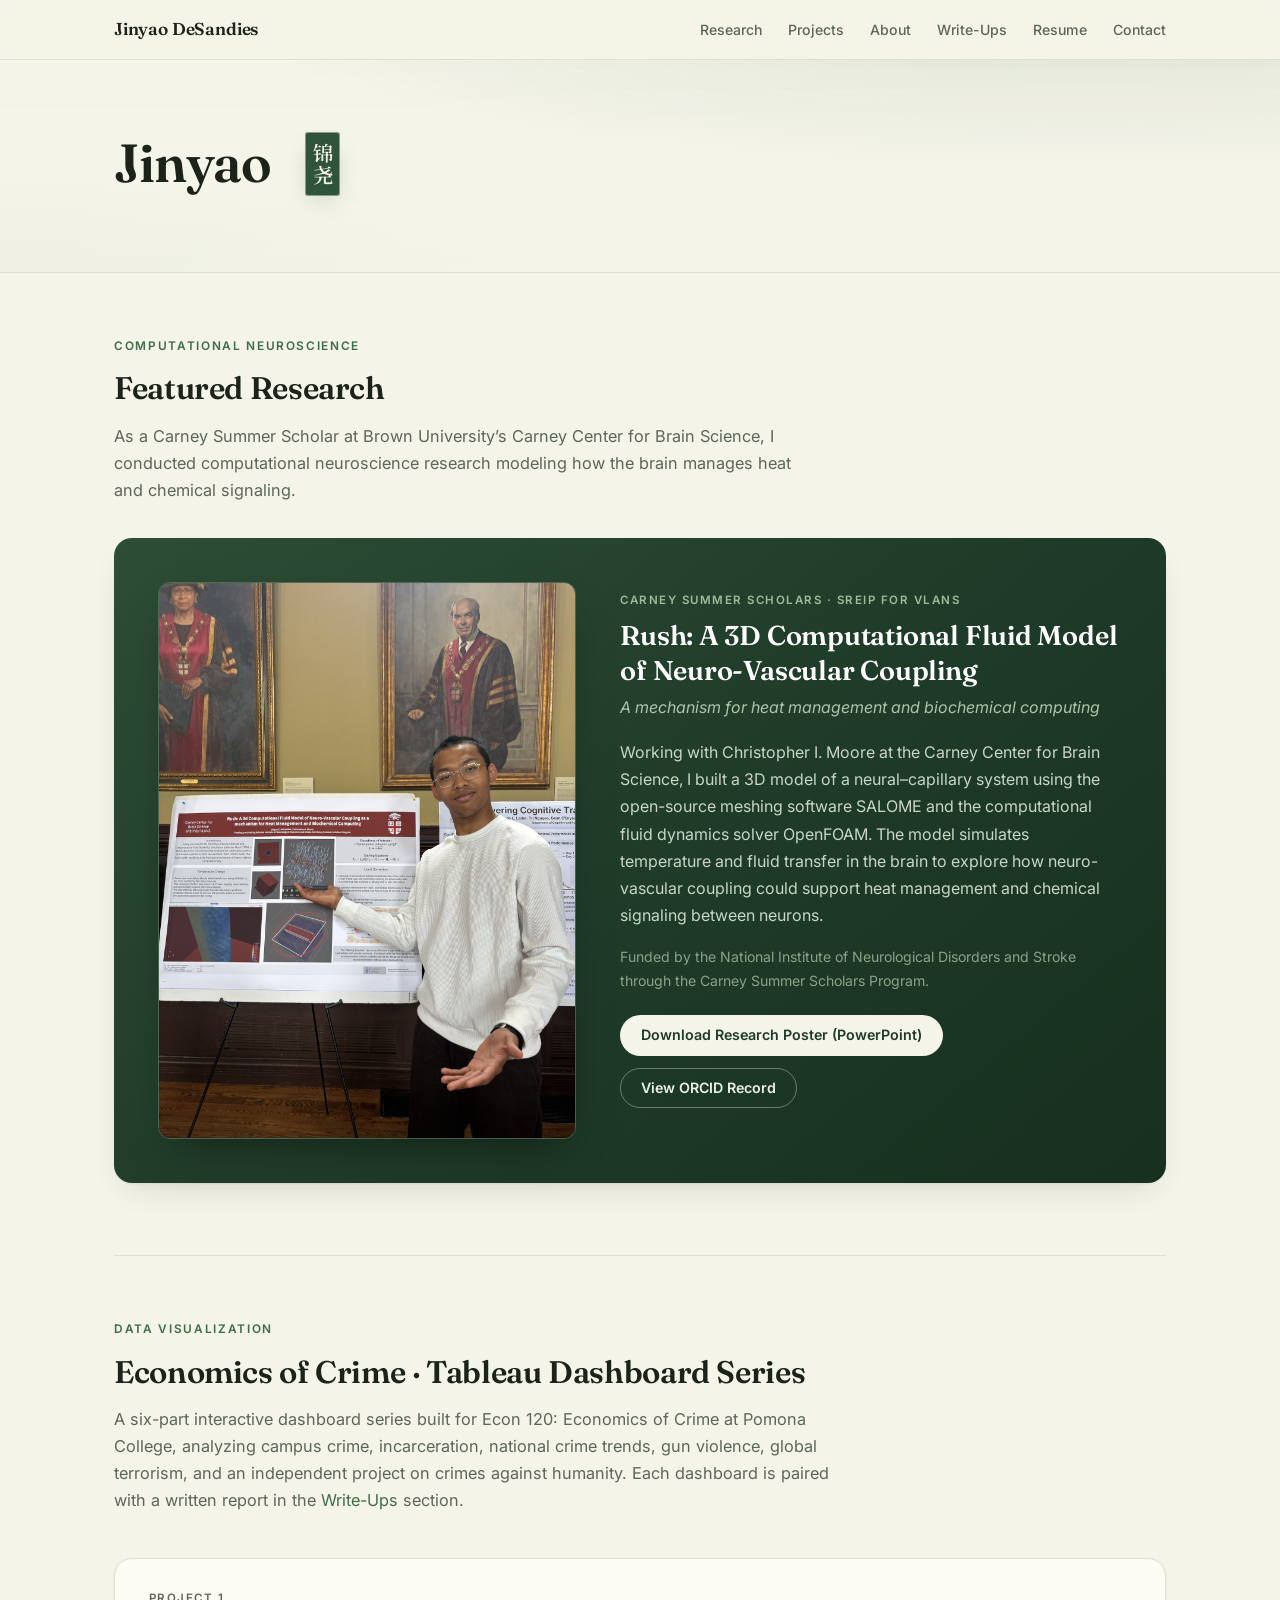
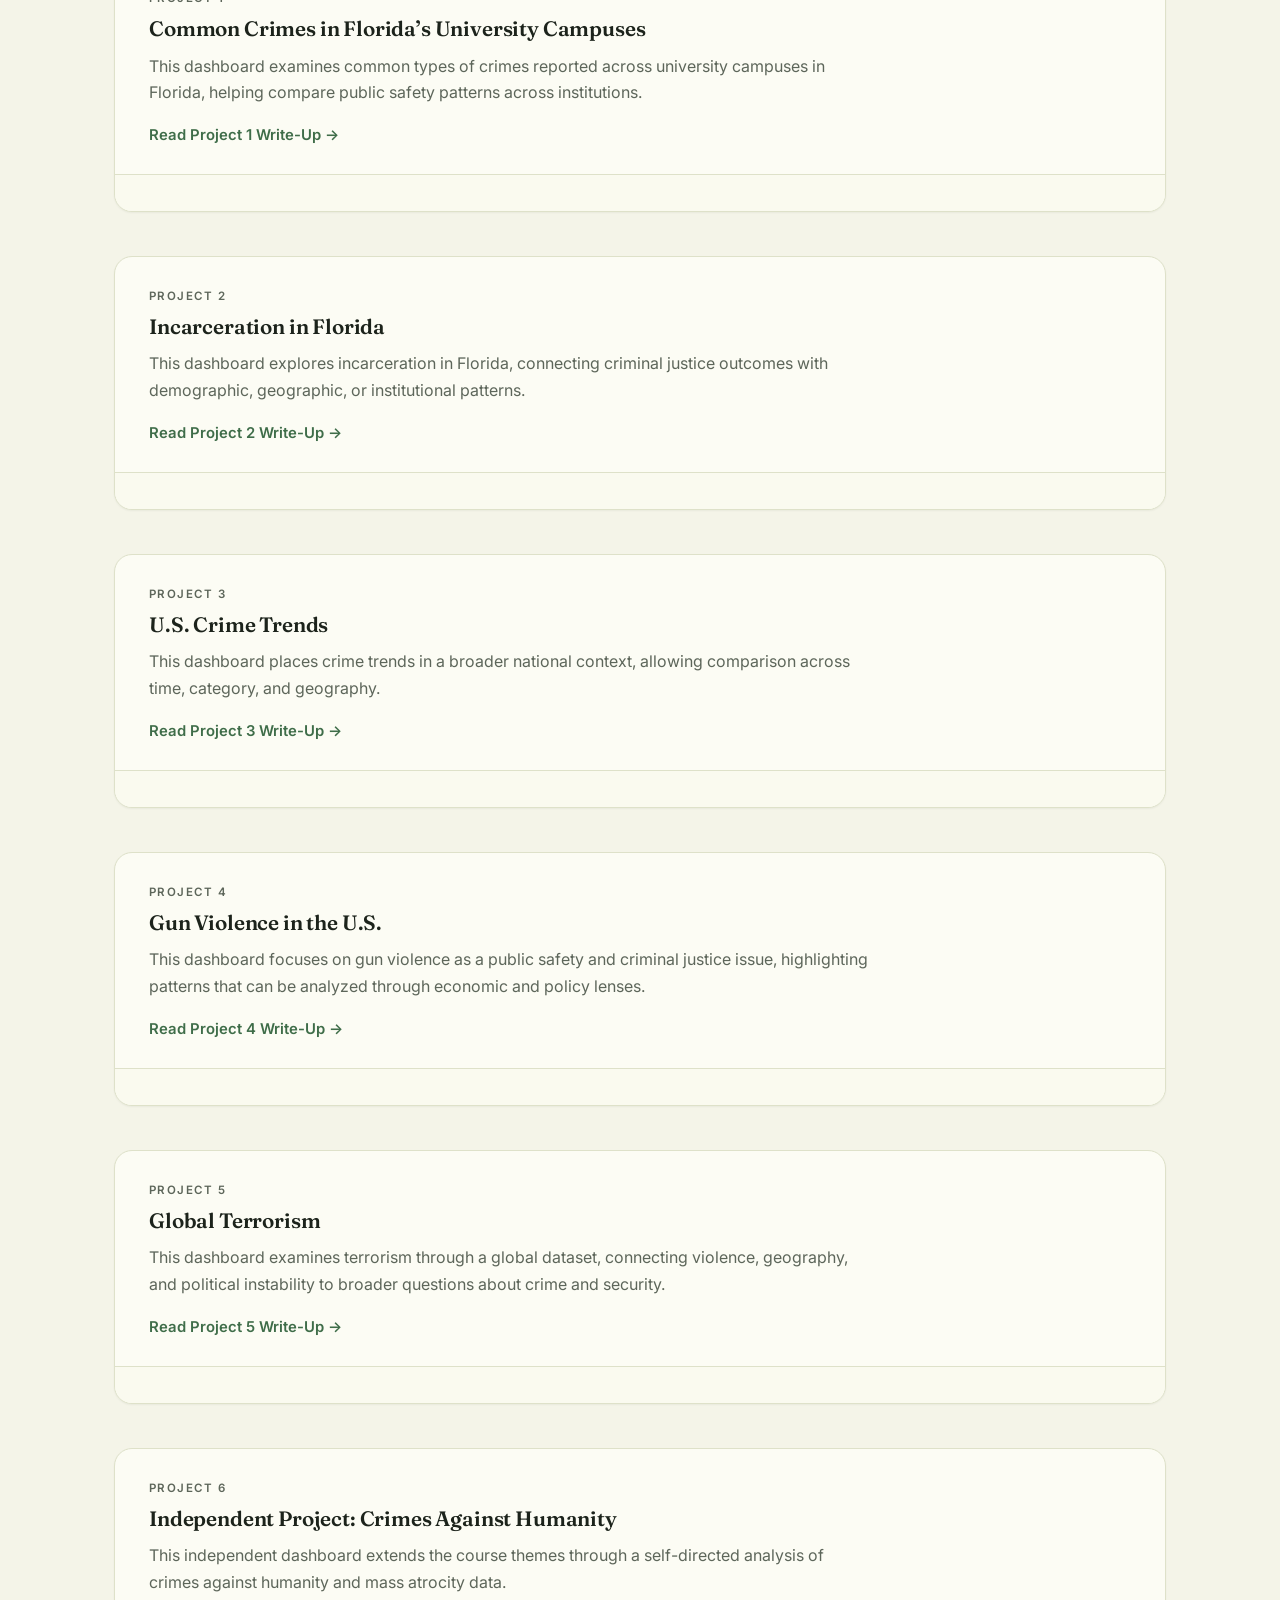
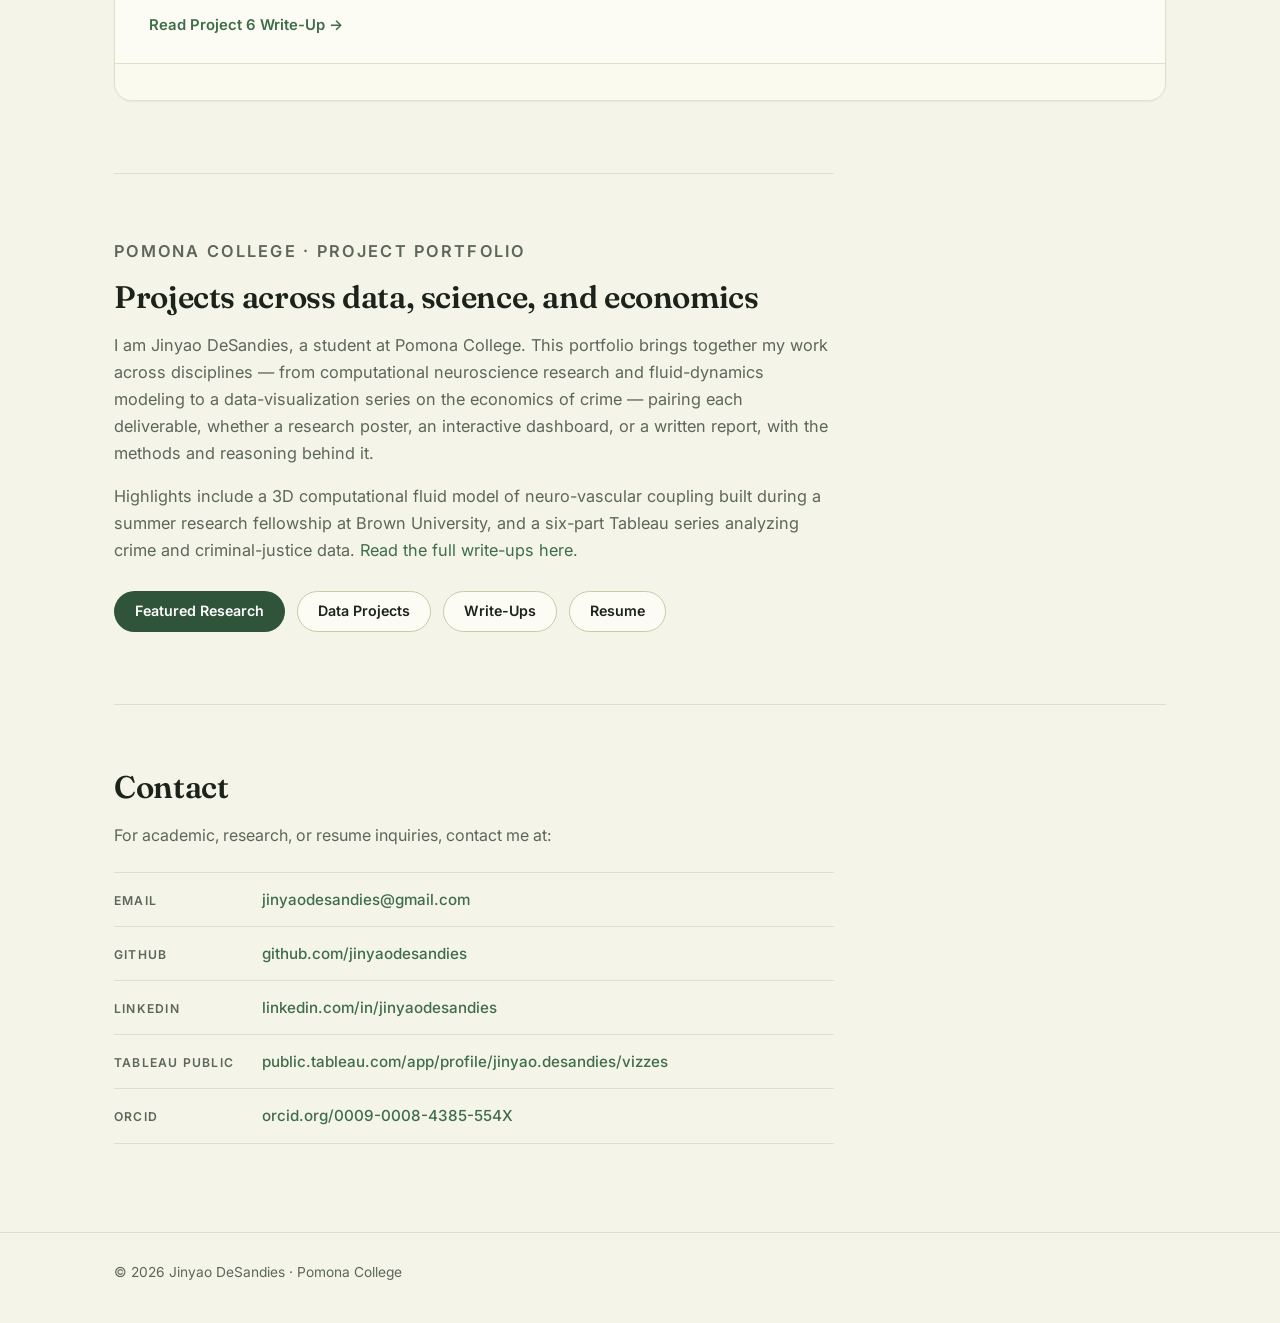
==== commit b83c06e0: "Redesign homepage: bamboo-paper palette, seal-stamp hero, research-first layout - Swap navy/cream pa" ====
--- a/index.html
+++ b/index.html
@@ -12,6 +12,11 @@
     href="https://fonts.googleapis.com/css2?family=Fraunces:opsz,wght@9..144,500;9..144,600;9..144,700&family=Inter:wght@400;500;600;700&display=swap"
     rel="stylesheet"
   />
+  <!-- Noto Serif SC, subset to the two characters of the seal: 锦尧 -->
+  <link
+    href="https://fonts.googleapis.com/css2?family=Noto+Serif+SC:wght@600&text=%E9%94%A6%E5%B0%A7&display=swap"
+    rel="stylesheet"
+  />
 
   <link rel="stylesheet" href="styles.css" />
 
@@ -27,6 +32,7 @@
       <div class="nav-links">
         <a href="#research">Research</a>
         <a href="#projects">Projects</a>
+        <a href="#about">About</a>
         <a href="writeups.html">Write-Ups</a>
         <a href="resume.html">Resume</a>
         <a href="#contact">Contact</a>
@@ -36,51 +42,19 @@
 
   <header class="site-header">
     <!-- =====================================================
-         EDIT HOMEPAGE INTRO HERE
-         Change your name, tagline, portfolio description, and buttons.
+         EDIT HOMEPAGE HERO HERE
+         The homepage opens with the name alone; the portfolio
+         introduction lives in the About section further down.
     ===================================================== -->
-    <section class="hero">
-      <p class="eyebrow">Pomona College · Project Portfolio</p>
-
-      <h1>Projects across data, science, and economics</h1>
-
-      <p class="hero-text">
-        I am Jinyao DeSandies, a student at Pomona College. This portfolio brings together
-        my work across disciplines — from computational neuroscience research and fluid-dynamics
-        modeling to a data-visualization series on the economics of crime — pairing each project
-        with the methods and reasoning behind it.
-      </p>
-
-      <div class="hero-buttons">
-        <a href="#research" class="button primary">Featured Research</a>
-        <a href="#projects" class="button secondary">Data Projects</a>
-        <a href="writeups.html" class="button secondary">Write-Ups</a>
-        <a href="resume.html" class="button secondary">Resume</a>
-      </div>
+    <section class="hero home-hero">
+      <h1 class="hero-name">
+        Jinyao
+        <span class="hero-seal" lang="zh-Hans">锦尧</span>
+      </h1>
     </section>
   </header>
 
   <main>
-    <!-- =====================================================
-         EDIT PORTFOLIO OVERVIEW HERE
-         This is the short explanation of what the portfolio covers.
-    ===================================================== -->
-    <section class="intro-section">
-      <h2>About This Portfolio</h2>
-
-      <p>
-        This site collects projects spanning computational neuroscience, data visualization,
-        and economic analysis. Each project pairs a deliverable — a research poster, an
-        interactive dashboard, or a written report — with the methods and reasoning behind it.
-      </p>
-
-      <p>
-        Highlights include a 3D computational fluid model of neuro-vascular coupling built during
-        a summer research fellowship at Brown University, and a six-part Tableau series analyzing
-        crime and criminal-justice data. <a href="writeups.html">Read the full write-ups here.</a>
-      </p>
-    </section>
-
     <!-- =====================================================
          EDIT RESEARCH SECTION HERE
          Featured neuro-vascular computational fluid research.
@@ -353,6 +327,37 @@
     </section>
 
     <!-- =====================================================
+         EDIT ABOUT / PORTFOLIO INTRO HERE
+         Personal introduction and pointers into the portfolio.
+    ===================================================== -->
+    <section id="about" class="about-section">
+      <p class="eyebrow">Pomona College · Project Portfolio</p>
+
+      <h2>Projects across data, science, and economics</h2>
+
+      <p>
+        I am Jinyao DeSandies, a student at Pomona College. This portfolio brings together
+        my work across disciplines — from computational neuroscience research and fluid-dynamics
+        modeling to a data-visualization series on the economics of crime — pairing each
+        deliverable, whether a research poster, an interactive dashboard, or a written report,
+        with the methods and reasoning behind it.
+      </p>
+
+      <p>
+        Highlights include a 3D computational fluid model of neuro-vascular coupling built during
+        a summer research fellowship at Brown University, and a six-part Tableau series analyzing
+        crime and criminal-justice data. <a href="writeups.html">Read the full write-ups here.</a>
+      </p>
+
+      <div class="hero-buttons">
+        <a href="#research" class="button primary">Featured Research</a>
+        <a href="#projects" class="button secondary">Data Projects</a>
+        <a href="writeups.html" class="button secondary">Write-Ups</a>
+        <a href="resume.html" class="button secondary">Resume</a>
+      </div>
+    </section>
+
+    <!-- =====================================================
          EDIT CONTACT INFO HERE
     ===================================================== -->
     <section id="contact" class="contact-section">
--- a/styles.css
+++ b/styles.css
@@ -1,23 +1,23 @@
 /* =========================================================
    DESIGN TOKENS
    One place to tune the whole site: color, type, spacing.
-   Style: warm academic paper + ink, deep navy accent.
+   Style: bamboo paper + green-black ink, bamboo-leaf accent.
 ========================================================= */
 
 :root {
   /* Color */
-  --bg: #faf9f6;
-  --surface: #ffffff;
-  --surface-tint: #f3f0e9;
-  --ink: #24292f;
-  --heading: #14181d;
-  --muted: #5b6470;
-  --accent: #29567d;
-  --accent-dark: #1c3d5c;
-  --accent-deep: #122a3f;
-  --accent-tint: #e8eff5;
-  --border: #e7e2d8;
-  --border-strong: #d6cfc2;
+  --bg: #f4f4e8;
+  --surface: #fcfcf4;
+  --surface-tint: #ecedda;
+  --ink: #2a3028;
+  --heading: #1c231b;
+  --muted: #5d665a;
+  --accent: #3f6d49;
+  --accent-dark: #2f5439;
+  --accent-deep: #1e3a28;
+  --accent-tint: #e2ead9;
+  --border: #dee1c9;
+  --border-strong: #c6cca9;
 
   /* Type */
   --font-display: "Fraunces", Georgia, "Times New Roman", serif;
@@ -26,9 +26,9 @@
   --font-prose: Charter, Georgia, "Times New Roman", serif;
 
   /* Effects */
-  --shadow-sm: 0 1px 2px rgba(20, 24, 29, 0.05);
-  --shadow-md: 0 1px 2px rgba(20, 24, 29, 0.05),
-    0 14px 34px -14px rgba(20, 24, 29, 0.14);
+  --shadow-sm: 0 1px 2px rgba(28, 35, 27, 0.05);
+  --shadow-md: 0 1px 2px rgba(28, 35, 27, 0.05),
+    0 14px 34px -14px rgba(28, 35, 27, 0.16);
   --radius: 12px;
   --radius-lg: 18px;
 
@@ -141,7 +141,7 @@
   position: sticky;
   top: 0;
   z-index: 50;
-  background: rgba(250, 249, 246, 0.85);
+  background: rgba(244, 244, 232, 0.85);
   -webkit-backdrop-filter: blur(12px) saturate(1.5);
   backdrop-filter: blur(12px) saturate(1.5);
   border-bottom: 1px solid var(--border);
@@ -195,15 +195,54 @@
 .site-header {
   background: linear-gradient(
       to bottom,
-      rgba(250, 249, 246, 0),
-      rgba(250, 249, 246, 0.6)
+      rgba(244, 244, 232, 0),
+      rgba(244, 244, 232, 0.6)
     ),
     radial-gradient(
       120% 130% at 85% -20%,
-      rgba(41, 86, 125, 0.09),
+      rgba(63, 109, 73, 0.12),
       transparent 55%
+    ),
+    radial-gradient(
+      90% 120% at 0% 115%,
+      rgba(63, 109, 73, 0.07),
+      transparent 50%
     );
   border-bottom: 1px solid var(--border);
+}
+
+/* Homepage hero: the name alone on bamboo paper */
+.home-hero {
+  padding: clamp(96px, 17vh, 180px) 24px;
+  display: flex;
+  align-items: center;
+}
+
+.hero-name {
+  display: flex;
+  align-items: center;
+  gap: clamp(18px, 3.5vw, 34px);
+  max-width: none;
+  font-size: clamp(3.1rem, 9vw, 6.2rem);
+  line-height: 1;
+  letter-spacing: -0.025em;
+  font-weight: 600;
+}
+
+/* 锦尧 set as a seal stamp: vertical characters, bamboo green */
+.hero-seal {
+  writing-mode: vertical-rl;
+  font-family: "Noto Serif SC", var(--font-display), serif;
+  font-weight: 600;
+  font-size: 0.38em;
+  line-height: 1.08;
+  letter-spacing: 0.1em;
+  color: var(--bg);
+  background: var(--accent-dark);
+  padding: 0.5em 0.32em;
+  border-radius: 0.16em;
+  box-shadow: inset 0 0 0 1px rgba(244, 244, 232, 0.45),
+    0 10px 24px -12px rgba(30, 58, 40, 0.55);
 }
 
 .hero {
@@ -328,11 +367,11 @@
   grid-template-columns: minmax(0, 5fr) minmax(0, 6fr);
   gap: 44px;
   align-items: center;
-  background: linear-gradient(140deg, #1a3a55 0%, #122a3f 55%, #0e2233 100%);
+  background: linear-gradient(140deg, #2d4d36 0%, #1e3a28 55%, #17301f 100%);
   border-radius: var(--radius-lg);
   padding: 44px;
   box-shadow: var(--shadow-md);
-  color: #c6d2dd;
+  color: #c9d6c3;
 }
 
 .research-card h3 {
@@ -342,11 +381,11 @@
 }
 
 .research-card .project-number {
-  color: #93b0c7;
+  color: #9dbd9a;
 }
 
 .research-subtitle {
-  color: #a9bccb;
+  color: #aec4a9;
   font-style: italic;
   margin-bottom: 18px;
 }
@@ -356,7 +395,7 @@
 }
 
 .research-meta {
-  color: #8199ac;
+  color: #8ba287;
   font-size: 0.88rem;
   margin-bottom: 0;
 }
@@ -378,19 +417,19 @@
 }
 
 .research-card .button.primary {
-  background: #ffffff;
+  background: #f4f4e8;
   color: var(--accent-deep);
 }
 
 .research-card .button.primary:hover {
-  background: #e9eef3;
+  background: #e6e9d6;
   color: var(--accent-deep);
 }
 
 .research-card .button.secondary {
   background: transparent;
   border-color: rgba(255, 255, 255, 0.35);
-  color: #e8eef4;
+  color: #eaf0e4;
 }
 
 .research-card .button.secondary:hover {
@@ -485,7 +524,7 @@
   width: 100%;
   overflow-x: auto;
   border-top: 1px solid var(--border);
-  background: #fbfaf7;
+  background: #fafaef;
   padding: 18px 0;
   display: flex;
   justify-content: flex-start; /* with auto margins on the child this
@@ -499,7 +538,7 @@
   max-width: 100%;
   margin-left: auto;
   margin-right: auto;
-  background: #fbfaf7;
+  background: #fafaef;
 }
 
 /* =========================================================
@@ -773,6 +812,23 @@
 }
 
 /* =========================================================
+   ABOUT / PORTFOLIO INTRO
+========================================================= */
+
+.about-section {
+  max-width: 720px;
+}
+
+.about-section p {
+  color: var(--muted);
+  font-size: 1.02rem;
+}
+
+.about-section .hero-buttons {
+  margin-top: 28px;
+}
+
+/* =========================================================
    CONTACT
 ========================================================= */
 
@@ -857,6 +913,10 @@
     padding: 44px 20px 52px;
   }
 
+  .home-hero {
+    padding: 72px 20px 80px;
+  }
+
   .resume-hero {
     padding: 36px 20px 44px;
   }
@@ -932,3 +992,24 @@
     flex: none;
   }
 }
+
+/* =========================================================
+   REDUCED MOTION
+========================================================= */
+
+@media (prefers-reduced-motion: reduce) {
+  html {
+    scroll-behavior: auto;
+  }
+
+  .button,
+  .project-card,
+  .writeup-card {
+    transition: none;
+  }
+
+  .button:hover,
+  .writeup-card:hover {
+    transform: none;
+  }
+}
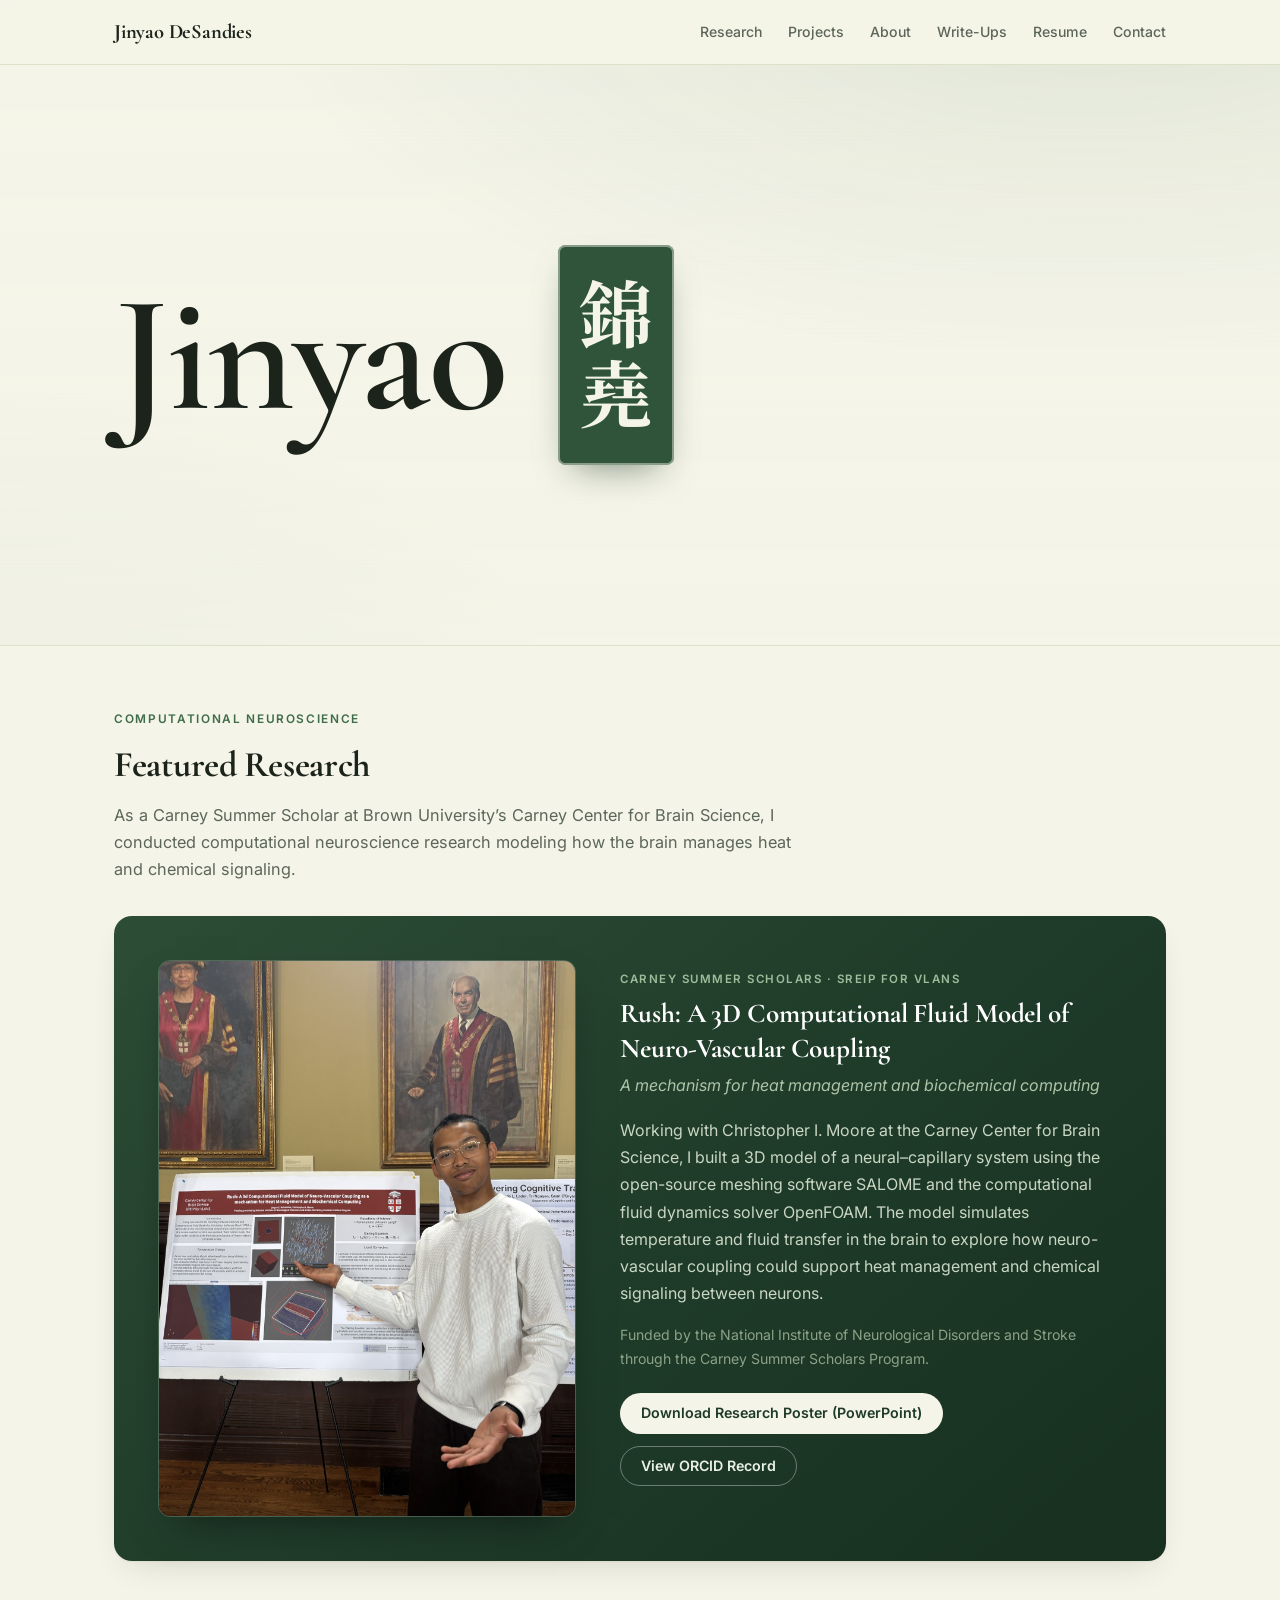
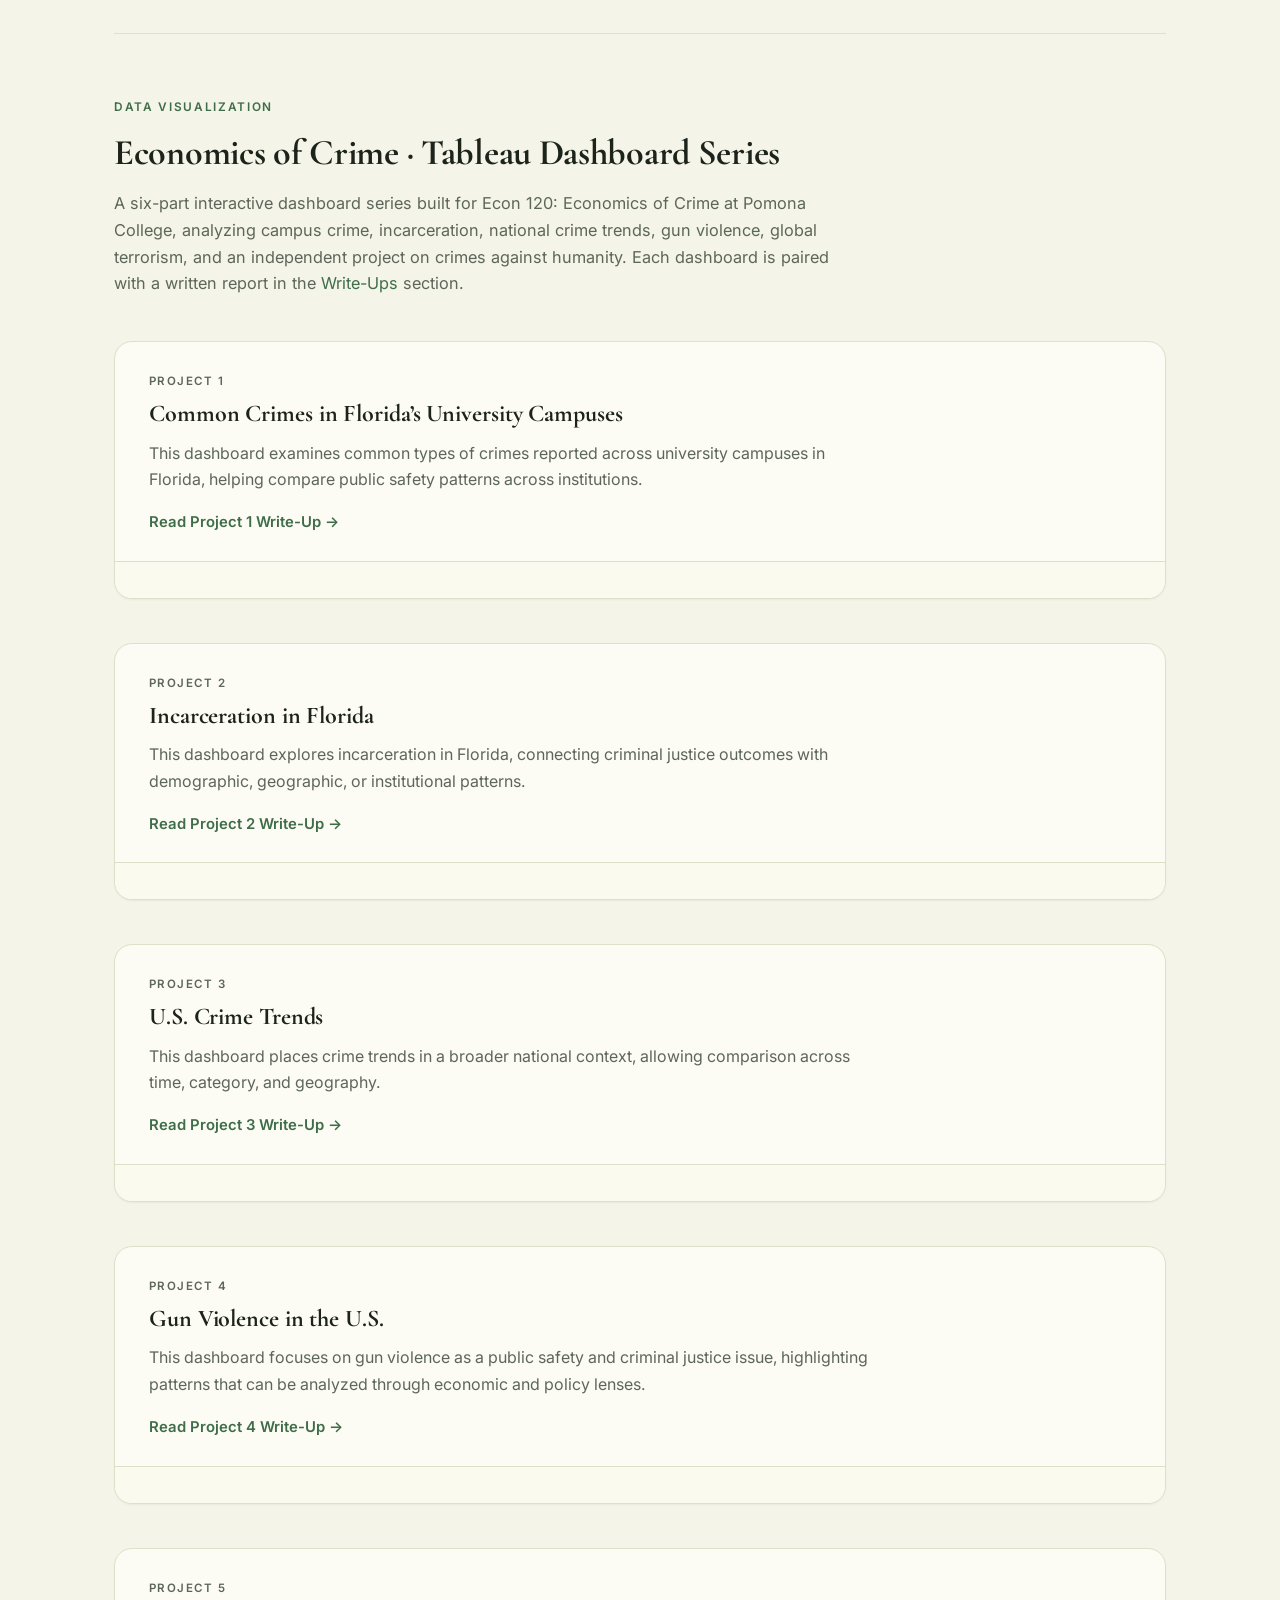
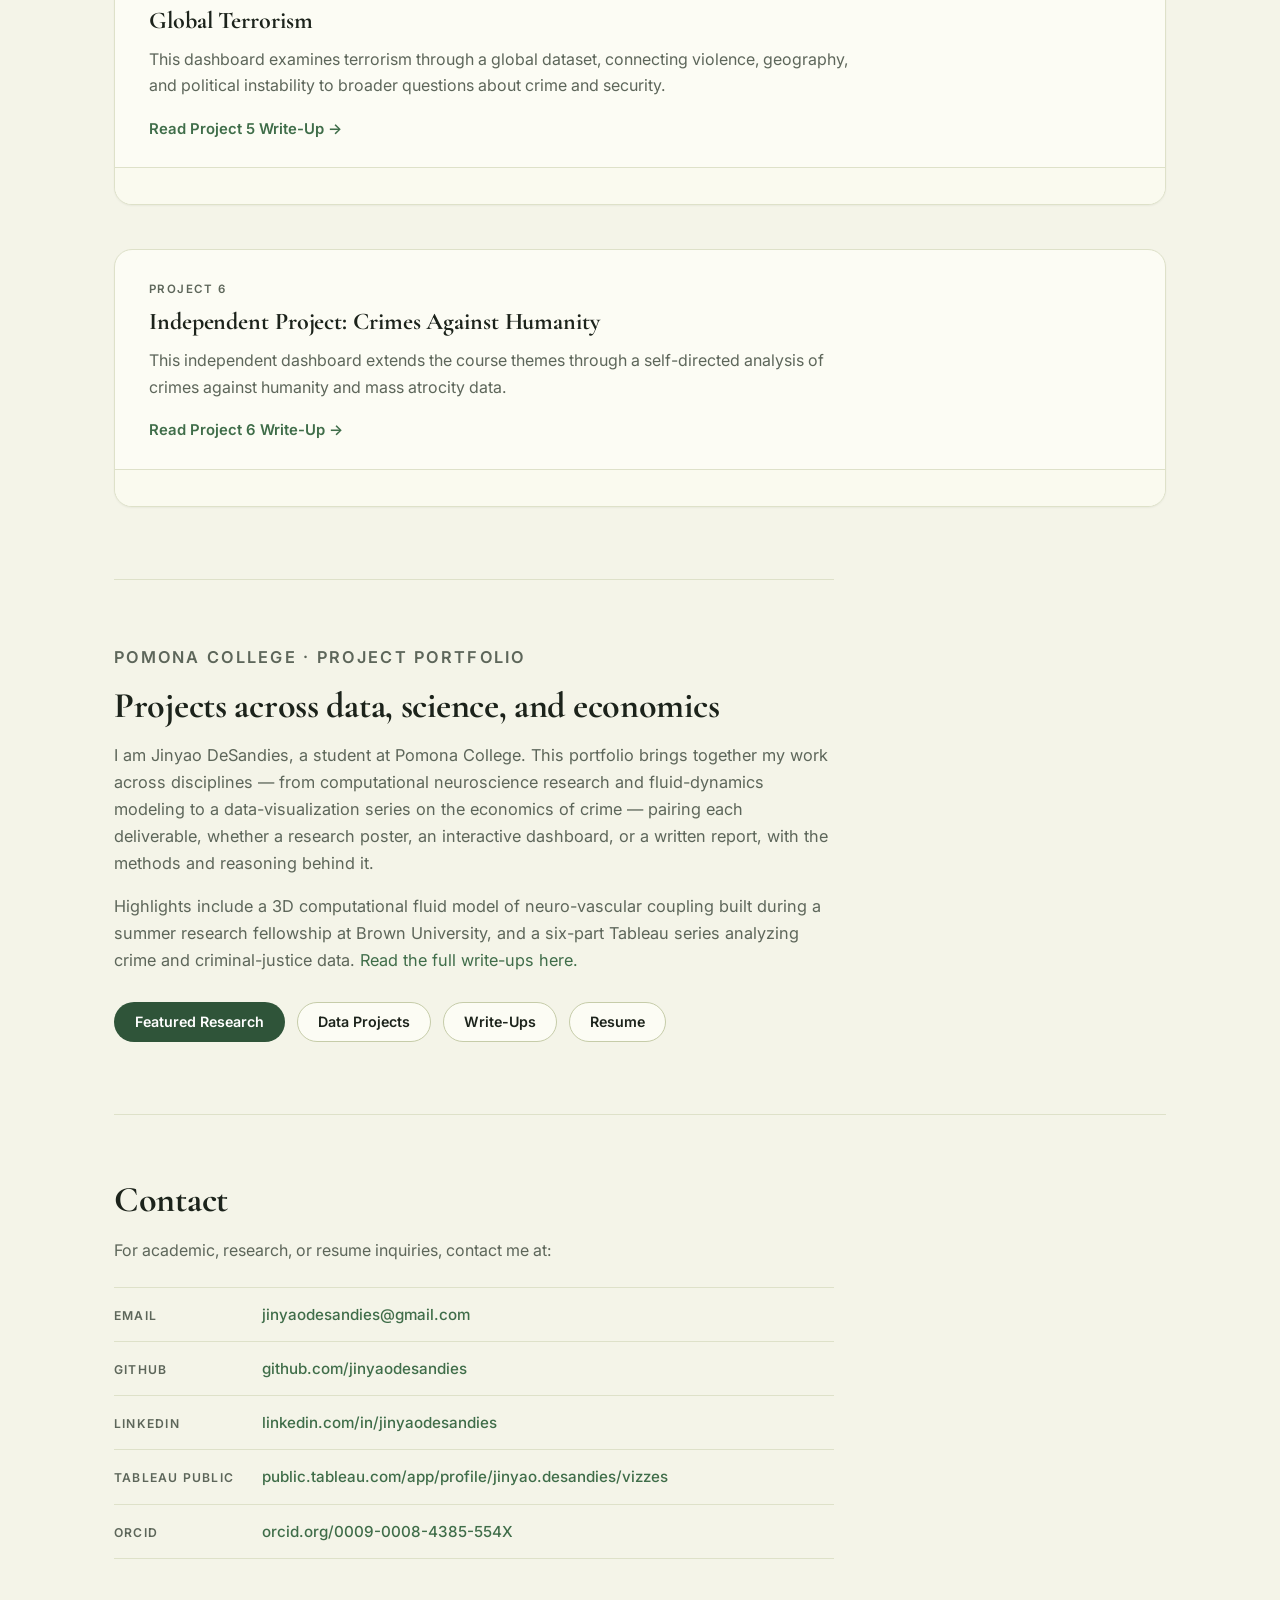
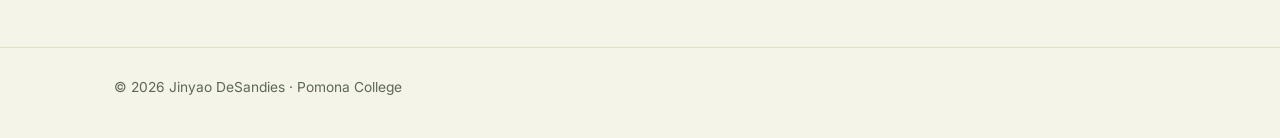
==== commit 18281a77: "Enlarge hero name, switch to traditional characters and classical type - Hero name scales up to clam" ====
--- a/index.html
+++ b/index.html
@@ -9,12 +9,12 @@
   <link rel="preconnect" href="https://fonts.googleapis.com" />
   <link rel="preconnect" href="https://fonts.gstatic.com" crossorigin />
   <link
-    href="https://fonts.googleapis.com/css2?family=Fraunces:opsz,wght@9..144,500;9..144,600;9..144,700&family=Inter:wght@400;500;600;700&display=swap"
+    href="https://fonts.googleapis.com/css2?family=Cormorant+Garamond:wght@500;600;700&family=Inter:wght@400;500;600;700&display=swap"
     rel="stylesheet"
   />
-  <!-- Noto Serif SC, subset to the two characters of the seal: 锦尧 -->
+  <!-- Noto Serif TC, subset to the two traditional characters of the seal: 錦堯 -->
   <link
-    href="https://fonts.googleapis.com/css2?family=Noto+Serif+SC:wght@600&text=%E9%94%A6%E5%B0%A7&display=swap"
+    href="https://fonts.googleapis.com/css2?family=Noto+Serif+TC:wght@700&text=%E9%8C%A6%E5%A0%AF&display=swap"
     rel="stylesheet"
   />
 
@@ -49,7 +49,7 @@
     <section class="hero home-hero">
       <h1 class="hero-name">
         Jinyao
-        <span class="hero-seal" lang="zh-Hans">锦尧</span>
+        <span class="hero-seal" lang="zh-Hant">錦堯</span>
       </h1>
     </section>
   </header>
--- a/styles.css
+++ b/styles.css
@@ -20,7 +20,7 @@
   --border-strong: #c6cca9;
 
   /* Type */
-  --font-display: "Fraunces", Georgia, "Times New Roman", serif;
+  --font-display: "Cormorant Garamond", Georgia, "Times New Roman", serif;
   --font-sans: "Inter", -apple-system, BlinkMacSystemFont, "Segoe UI",
     Helvetica, Arial, sans-serif;
   --font-prose: Charter, Georgia, "Times New Roman", serif;
@@ -95,28 +95,28 @@
 h3 {
   font-family: var(--font-display);
   color: var(--heading);
-  font-weight: 600;
+  font-weight: 700;
 }
 
 h1 {
   margin: 0;
-  font-size: clamp(1.9rem, 3.4vw, 2.6rem);
-  line-height: 1.12;
-  letter-spacing: -0.015em;
+  font-size: clamp(2.1rem, 3.7vw, 2.9rem);
+  line-height: 1.1;
+  letter-spacing: -0.01em;
 }
 
 h2 {
   margin: 0 0 16px;
-  font-size: clamp(1.55rem, 2.6vw, 1.95rem);
-  line-height: 1.18;
-  letter-spacing: -0.012em;
+  font-size: clamp(1.75rem, 2.9vw, 2.25rem);
+  line-height: 1.16;
+  letter-spacing: -0.008em;
 }
 
 h3 {
   margin: 0 0 10px;
-  font-size: 1.3rem;
-  line-height: 1.28;
-  letter-spacing: -0.008em;
+  font-size: 1.5rem;
+  line-height: 1.26;
+  letter-spacing: -0.004em;
 }
 
 p {
@@ -159,8 +159,8 @@
 
 .logo {
   font-family: var(--font-display);
-  font-weight: 600;
-  font-size: 1.08rem;
+  font-weight: 700;
+  font-size: 1.28rem;
   color: var(--heading);
   letter-spacing: -0.01em;
   white-space: nowrap;
@@ -211,38 +211,40 @@
   border-bottom: 1px solid var(--border);
 }
 
-/* Homepage hero: the name alone on bamboo paper */
-.home-hero {
-  padding: clamp(96px, 17vh, 180px) 24px;
+/* Homepage hero: the name alone on bamboo paper.
+   Selectors carry extra specificity so the generic .hero and
+   .hero h1 rules below cannot override the name treatment. */
+.hero.home-hero {
+  padding: clamp(110px, 20vh, 200px) 24px;
   display: flex;
   align-items: center;
 }
 
-.hero-name {
+.hero h1.hero-name {
   display: flex;
   align-items: center;
-  gap: clamp(18px, 3.5vw, 34px);
+  gap: clamp(24px, 4.5vw, 52px);
   max-width: none;
-  font-size: clamp(3.1rem, 9vw, 6.2rem);
+  font-size: clamp(3.8rem, 13vw, 10.5rem);
   line-height: 1;
-  letter-spacing: -0.025em;
+  letter-spacing: -0.015em;
   font-weight: 600;
 }
 
-/* 锦尧 set as a seal stamp: vertical characters, bamboo green */
+/* 錦堯 set as a seal stamp: vertical traditional characters, bamboo green */
 .hero-seal {
   writing-mode: vertical-rl;
-  font-family: "Noto Serif SC", var(--font-display), serif;
-  font-weight: 600;
-  font-size: 0.38em;
-  line-height: 1.08;
-  letter-spacing: 0.1em;
+  font-family: "Noto Serif TC", var(--font-display), serif;
+  font-weight: 700;
+  font-size: 0.44em;
+  line-height: 1.06;
+  letter-spacing: 0.09em;
   color: var(--bg);
   background: var(--accent-dark);
-  padding: 0.5em 0.32em;
-  border-radius: 0.16em;
-  box-shadow: inset 0 0 0 1px rgba(244, 244, 232, 0.45),
-    0 10px 24px -12px rgba(30, 58, 40, 0.55);
+  padding: 0.42em 0.26em;
+  border-radius: 0.1em;
+  box-shadow: inset 0 0 0 2px rgba(244, 244, 232, 0.45),
+    0 16px 36px -16px rgba(30, 58, 40, 0.6);
 }
 
 .hero {
@@ -913,8 +915,8 @@
     padding: 44px 20px 52px;
   }
 
-  .home-hero {
-    padding: 72px 20px 80px;
+  .hero.home-hero {
+    padding: 80px 20px 88px;
   }
 
   .resume-hero {
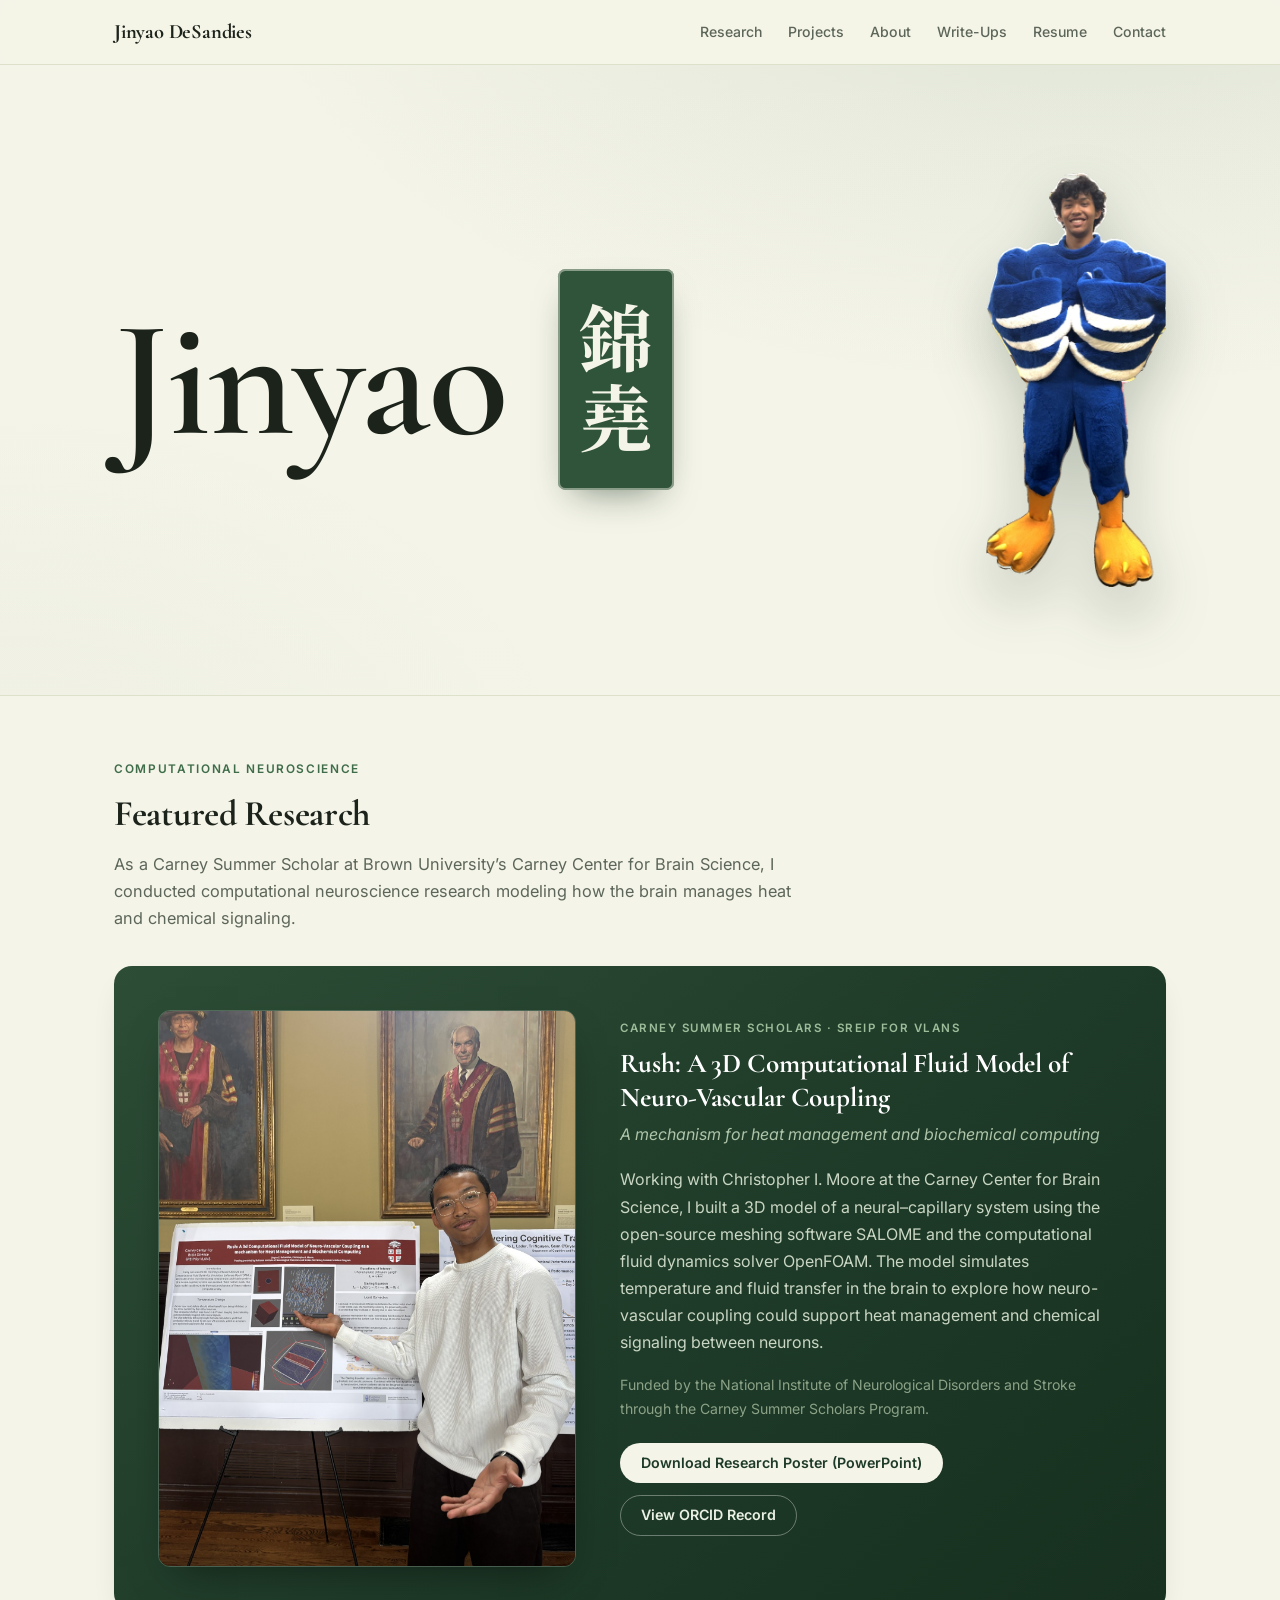
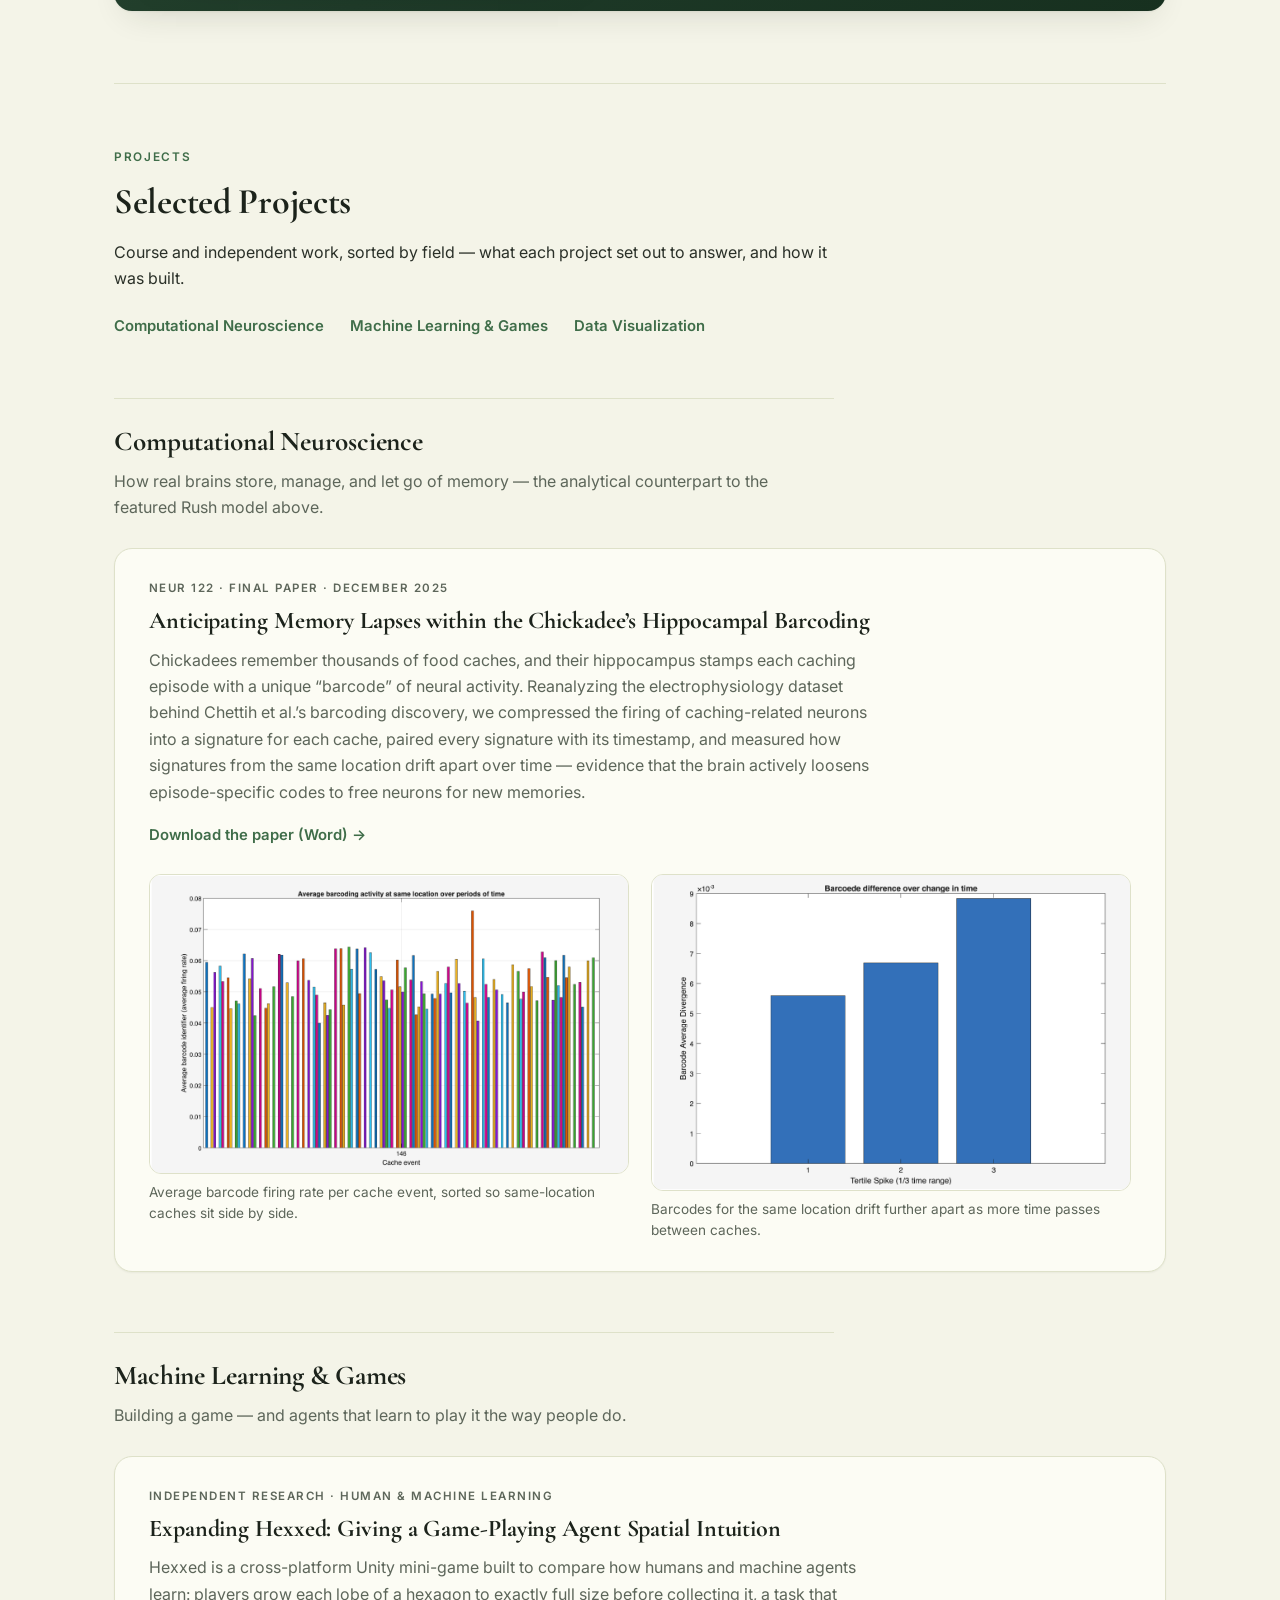
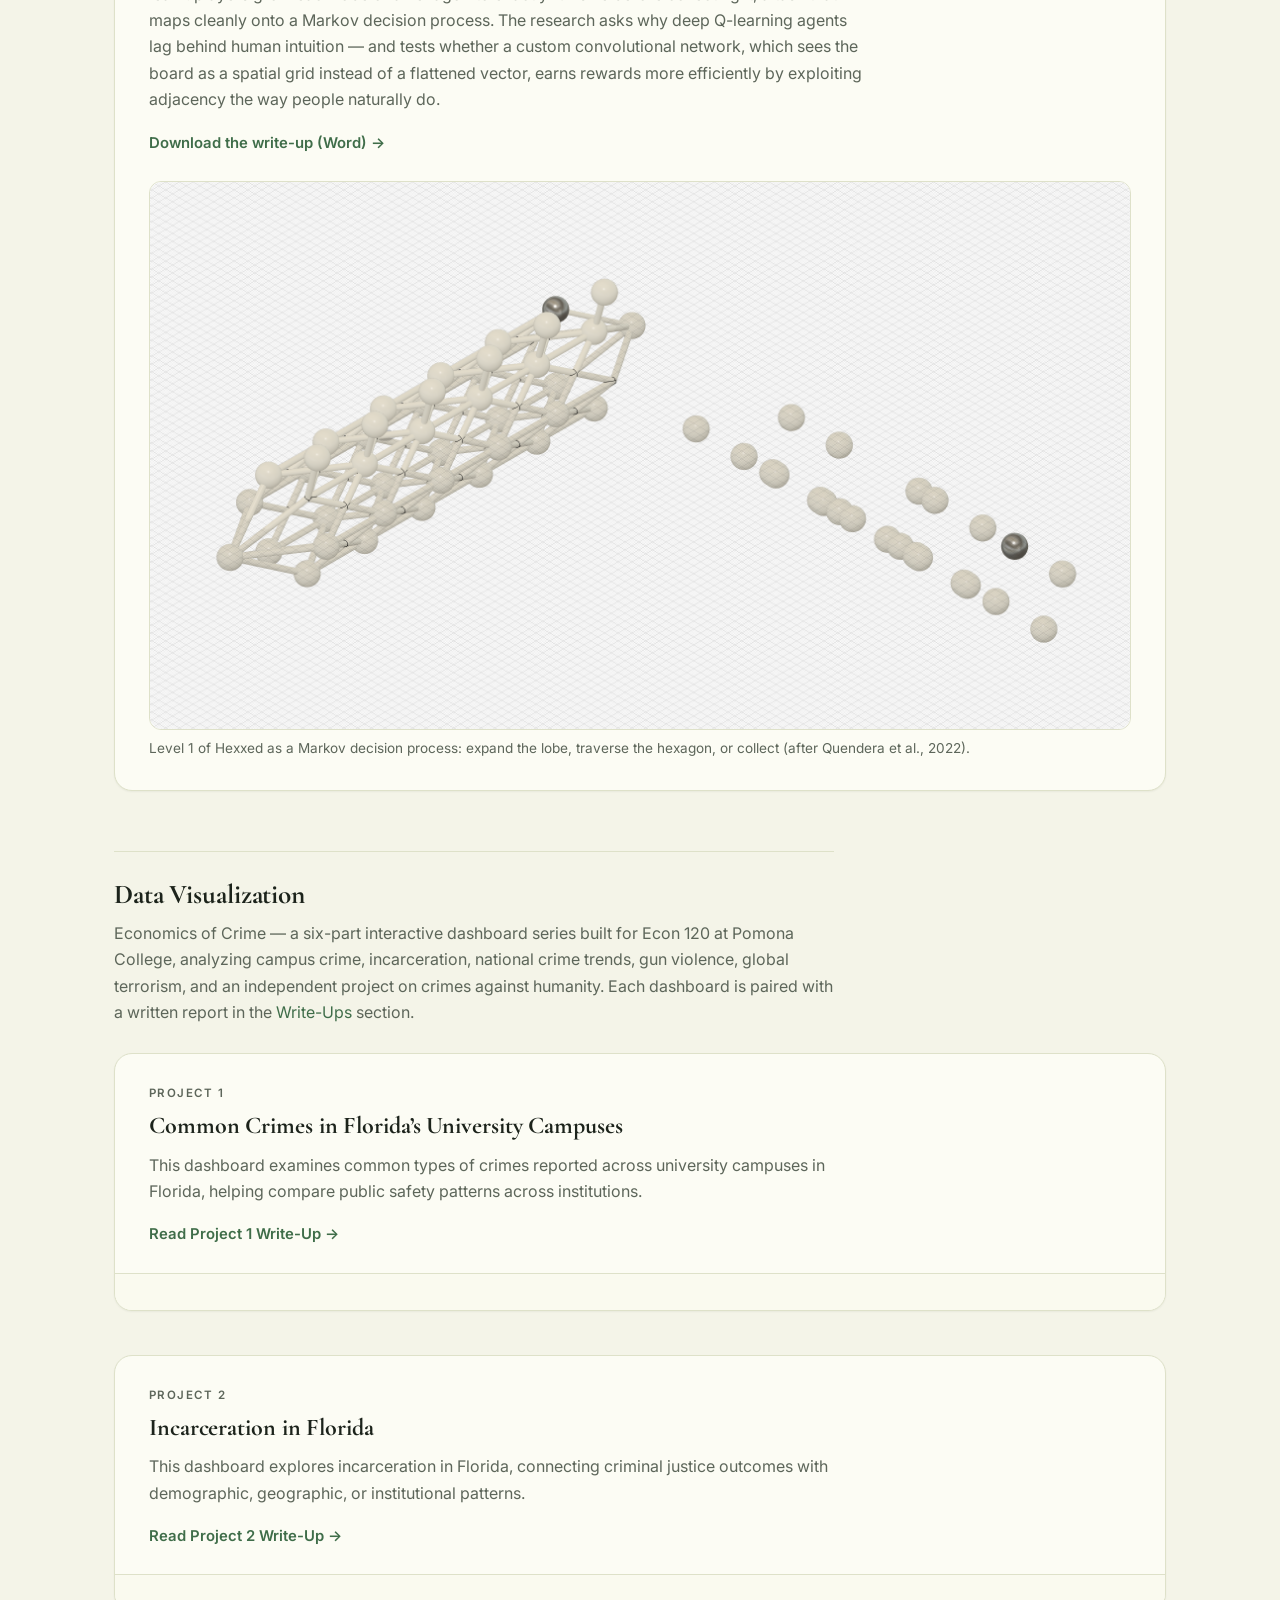
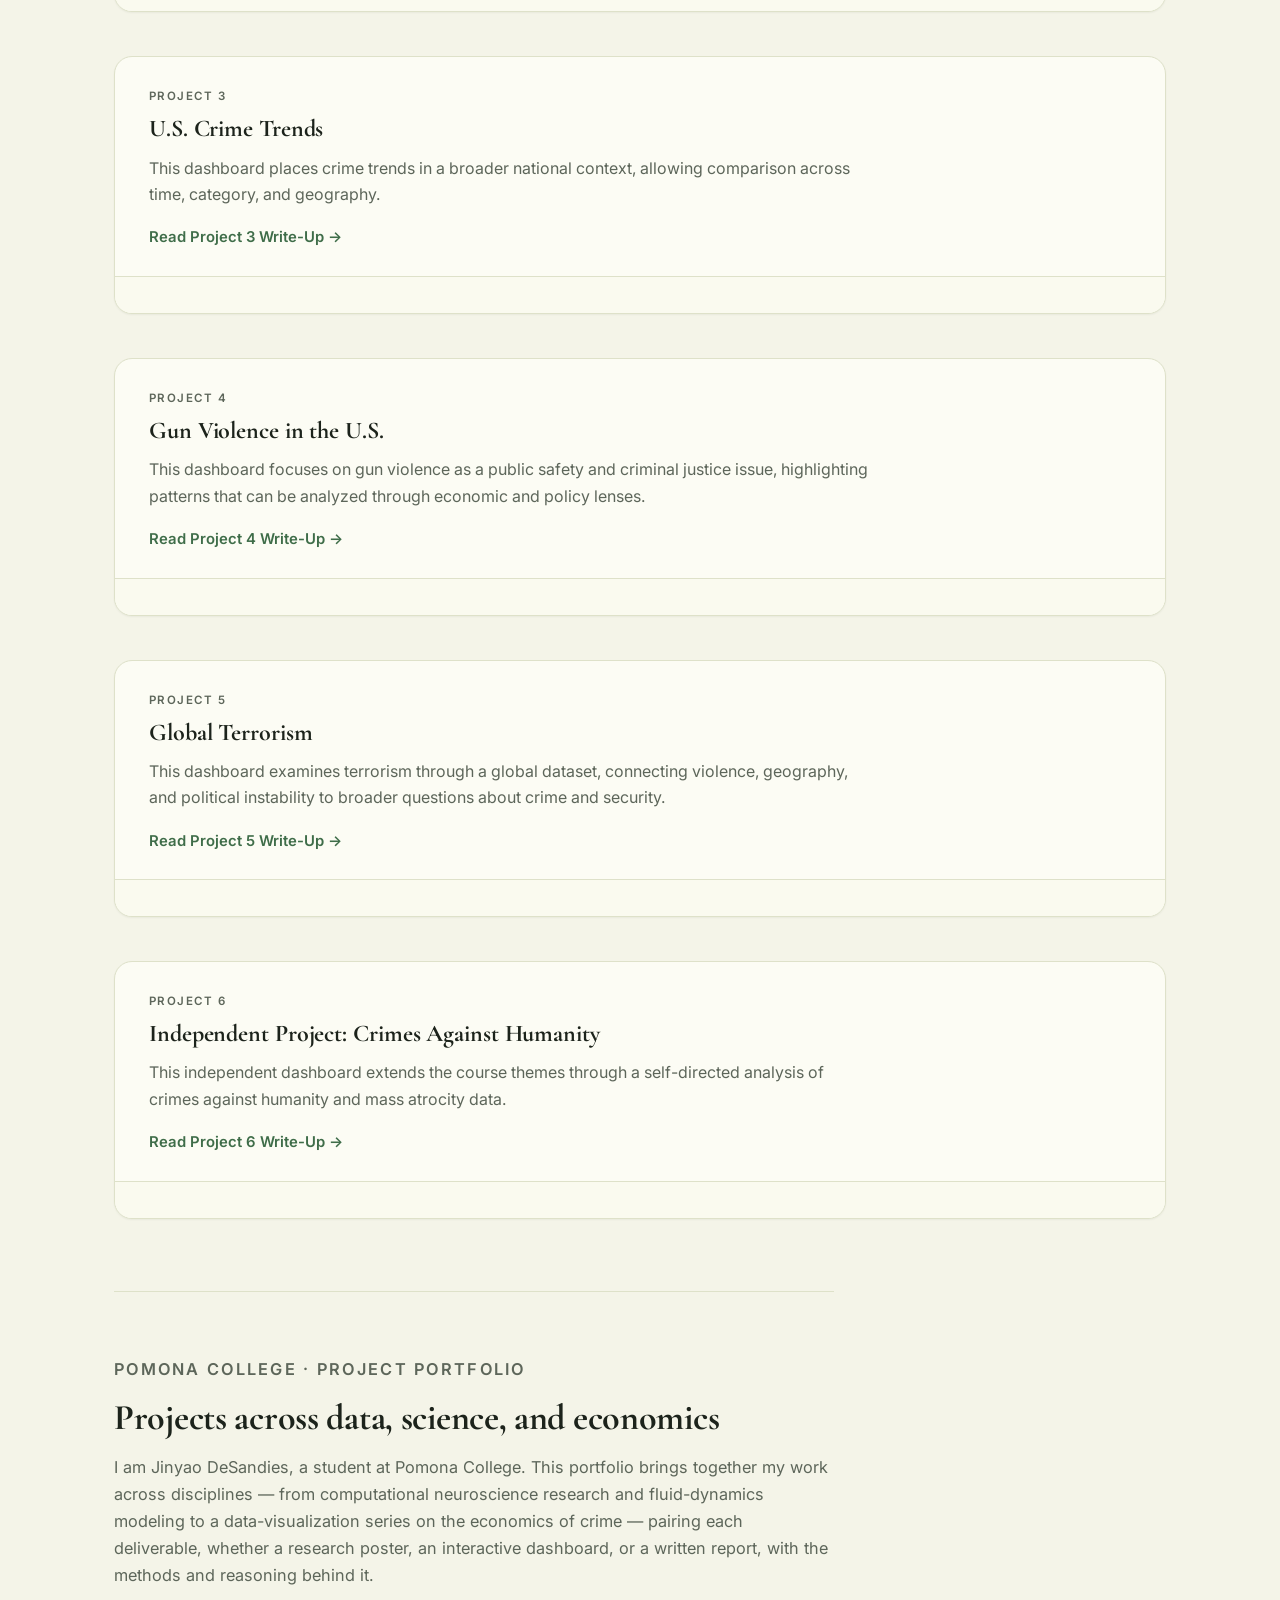
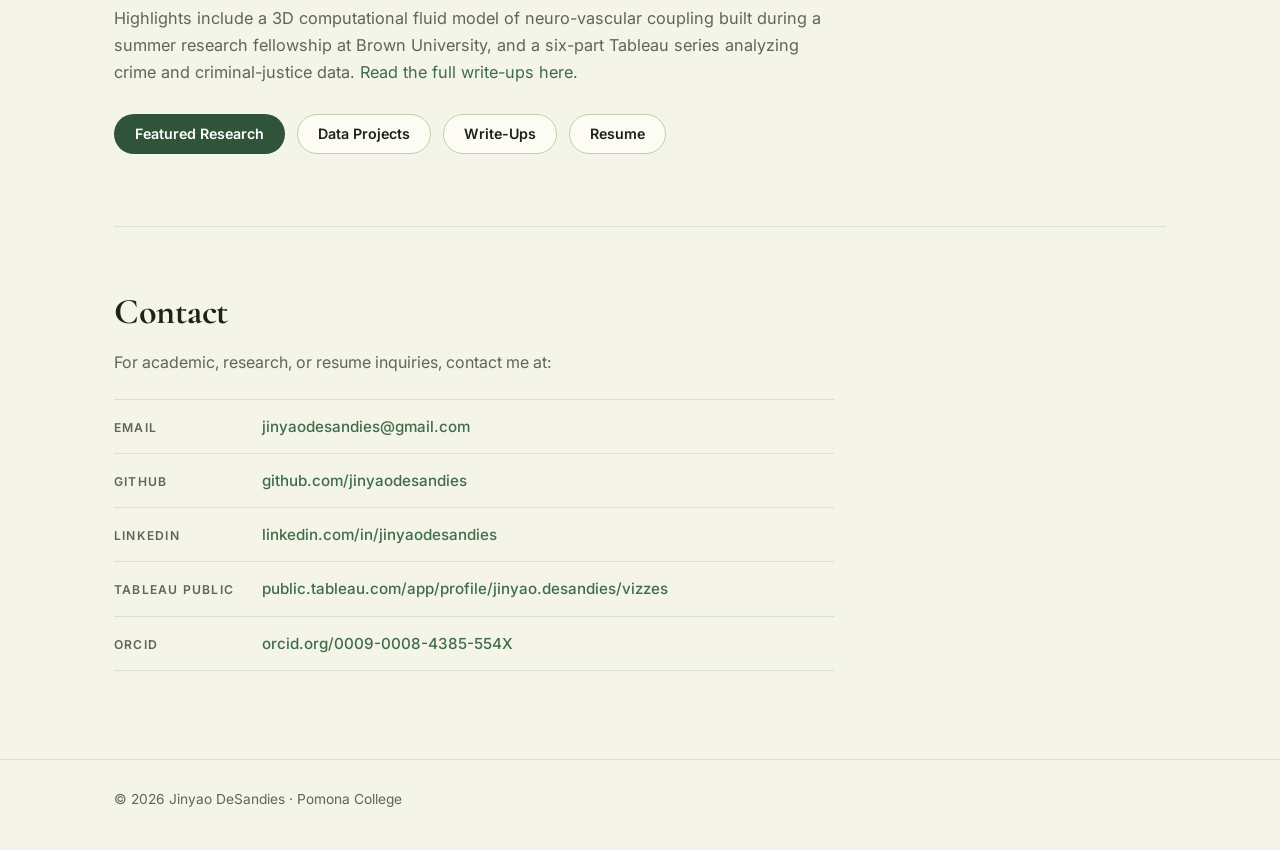
==== commit f26f2888: "Add categorized projects, two final projects, and hero portrait - Projects section reorganized into " ====
--- a/index.html
+++ b/index.html
@@ -51,6 +51,13 @@
         Jinyao
         <span class="hero-seal" lang="zh-Hant">錦堯</span>
       </h1>
+
+      <div class="hero-portrait">
+        <img
+          src="assets/profile-cutout.png"
+          alt="Jinyao DeSandies smiling in Cecil the Sagehen's blue mascot suit"
+        />
+      </div>
     </section>
   </header>
 
@@ -116,28 +123,174 @@
     </section>
 
     <!-- =====================================================
-         EDIT DATA-VISUALIZATION PROJECT COLLECTION HERE
-         The Economics of Crime Tableau dashboard series.
-         Each project has:
-         1. project number
-         2. project title
-         3. project description
-         4. Tableau embed link
+         EDIT PROJECT COLLECTION HERE
+         Projects are grouped into categories, each with an
+         anchor id used by the category navigation below the
+         section heading. Language tags (.tag-list) are hidden
+         for now — see styles.css to reveal them.
     ===================================================== -->
     <section id="projects" class="project-collection">
       <div class="collection-intro">
-        <p class="eyebrow">Data Visualization</p>
-        <h2>Economics of Crime · Tableau Dashboard Series</h2>
+        <p class="eyebrow">Projects</p>
+        <h2>Selected Projects</h2>
         <p>
-          A six-part interactive dashboard series built for Econ 120: Economics of Crime at
-          Pomona College, analyzing campus crime, incarceration, national crime trends, gun
-          violence, global terrorism, and an independent project on crimes against humanity.
-          Each dashboard is paired with a written report in the
-          <a href="writeups.html">Write-Ups</a> section.
+          Course and independent work, sorted by field — what each project set out to
+          answer, and how it was built.
         </p>
-      </div>
-
-      <div class="projects-section">
+
+        <nav class="category-nav" aria-label="Project categories">
+          <a href="#proj-neuro">Computational Neuroscience</a>
+          <a href="#proj-ml">Machine Learning &amp; Games</a>
+          <a href="#proj-dataviz">Data Visualization</a>
+        </nav>
+      </div>
+
+      <!-- =========================
+           CATEGORY: Computational Neuroscience
+      ========================= -->
+      <div class="project-category" id="proj-neuro">
+        <div class="category-head">
+          <h3>Computational Neuroscience</h3>
+          <p>
+            How real brains store, manage, and let go of memory — the analytical
+            counterpart to the featured Rush model above.
+          </p>
+        </div>
+
+        <article class="project-card">
+          <div class="project-copy">
+            <p class="project-number">NEUR 122 · Final Paper · December 2025</p>
+            <h3>Anticipating Memory Lapses within the Chickadee&rsquo;s Hippocampal Barcoding</h3>
+            <p>
+              Chickadees remember thousands of food caches, and their hippocampus stamps each
+              caching episode with a unique &ldquo;barcode&rdquo; of neural activity. Reanalyzing
+              the electrophysiology dataset behind Chettih et al.&rsquo;s barcoding discovery, we
+              compressed the firing of caching-related neurons into a signature for each cache,
+              paired every signature with its timestamp, and measured how signatures from the same
+              location drift apart over time &mdash; evidence that the brain actively loosens
+              episode-specific codes to free neurons for new memories.
+            </p>
+
+            <ul class="tag-list">
+              <li>Python</li>
+              <li>pandas</li>
+              <li>NumPy</li>
+            </ul>
+
+            <p>
+              <a href="assets/chickadee-memory-lapses.docx" download>
+                Download the paper (Word)
+              </a>
+            </p>
+          </div>
+
+          <div class="figure-strip">
+            <figure>
+              <img
+                src="assets/spike-averaging.png"
+                alt="Bar chart of average barcode firing rate for each cache event in one session"
+              />
+              <figcaption>
+                Average barcode firing rate per cache event, sorted so same-location
+                caches sit side by side.
+              </figcaption>
+            </figure>
+            <figure>
+              <img
+                src="assets/barcode-difference.png"
+                alt="Bar chart showing barcode divergence increasing across three time bins"
+              />
+              <figcaption>
+                Barcodes for the same location drift further apart as more time passes
+                between caches.
+              </figcaption>
+            </figure>
+          </div>
+        </article>
+      </div>
+
+      <!-- =========================
+           CATEGORY: Machine Learning & Games
+      ========================= -->
+      <div class="project-category" id="proj-ml">
+        <div class="category-head">
+          <h3>Machine Learning &amp; Games</h3>
+          <p>
+            Building a game &mdash; and agents that learn to play it the way people do.
+          </p>
+        </div>
+
+        <article class="project-card">
+          <div class="project-copy">
+            <p class="project-number">Independent Research · Human &amp; Machine Learning</p>
+            <h3>Expanding Hexxed: Giving a Game-Playing Agent Spatial Intuition</h3>
+            <p>
+              Hexxed is a cross-platform Unity mini-game built to compare how humans and
+              machine agents learn: players grow each lobe of a hexagon to exactly full
+              size before collecting it, a task that maps cleanly onto a Markov decision
+              process. The research asks why deep&nbsp;Q-learning agents lag behind human
+              intuition &mdash; and tests whether a custom convolutional network, which sees
+              the board as a spatial grid instead of a flattened vector, earns rewards more
+              efficiently by exploiting adjacency the way people naturally do.
+            </p>
+
+            <ul class="tag-list">
+              <li>C#</li>
+              <li>Unity</li>
+              <li>Python</li>
+              <li>PyTorch</li>
+              <li>Stable-Baselines3</li>
+              <li>OpenAI Gym</li>
+            </ul>
+
+            <p>
+              <a href="assets/expanding-hexxed.docx" download>
+                Download the write-up (Word)
+              </a>
+            </p>
+          </div>
+
+          <div class="figure-strip">
+            <figure>
+              <img
+                src="assets/hexxed-mdp.png"
+                alt="3D ball-and-stick diagram of the Hexxed game's Markov decision process"
+              />
+              <figcaption>
+                Level 1 of Hexxed as a Markov decision process: expand the lobe, traverse
+                the hexagon, or collect (after Quendera et al., 2022).
+              </figcaption>
+            </figure>
+          </div>
+        </article>
+      </div>
+
+      <!-- =========================
+           CATEGORY: Data Visualization
+           The Economics of Crime Tableau dashboard series.
+           Each project has:
+           1. project number
+           2. project title
+           3. project description
+           4. Tableau embed link
+      ========================= -->
+      <div class="project-category" id="proj-dataviz">
+        <div class="category-head">
+          <h3>Data Visualization</h3>
+          <p>
+            Economics of Crime &mdash; a six-part interactive dashboard series built for
+            Econ 120 at Pomona College, analyzing campus crime, incarceration, national
+            crime trends, gun violence, global terrorism, and an independent project on
+            crimes against humanity. Each dashboard is paired with a written report in the
+            <a href="writeups.html">Write-Ups</a> section.
+          </p>
+
+          <ul class="tag-list">
+            <li>Tableau</li>
+          </ul>
+        </div>
+
+        <div class="projects-section">
         <!-- =========================
              EDIT PROJECT 1 HERE
              Dashboard: Florida campus crime
@@ -323,6 +476,7 @@
             </tableau-viz>
           </div>
         </article>
+        </div>
       </div>
     </section>
 
--- a/styles.css
+++ b/styles.css
@@ -215,9 +215,22 @@
    Selectors carry extra specificity so the generic .hero and
    .hero h1 rules below cannot override the name treatment. */
 .hero.home-hero {
-  padding: clamp(110px, 20vh, 200px) 24px;
+  padding: clamp(72px, 12vh, 130px) 24px;
   display: flex;
   align-items: center;
+  justify-content: space-between;
+  gap: 40px;
+}
+
+.hero-portrait {
+  flex-shrink: 0;
+}
+
+.hero-portrait img {
+  display: block;
+  height: clamp(300px, 46vh, 470px);
+  width: auto;
+  filter: drop-shadow(0 26px 28px rgba(30, 58, 40, 0.25));
 }
 
 .hero h1.hero-name {
@@ -466,6 +479,86 @@
   margin-bottom: 0;
 }
 
+.category-nav {
+  margin-top: 22px;
+  display: flex;
+  flex-wrap: wrap;
+  gap: 10px 26px;
+  font-size: 0.93rem;
+  font-weight: 600;
+}
+
+.project-category {
+  margin-top: 60px;
+}
+
+.category-head {
+  max-width: 720px;
+  padding-top: 26px;
+  border-top: 1px solid var(--border);
+}
+
+.category-head h3 {
+  font-size: 1.7rem;
+  margin-bottom: 8px;
+}
+
+.category-head p {
+  color: var(--muted);
+  margin-bottom: 0;
+}
+
+.category-head + .project-card,
+.project-category .projects-section {
+  margin-top: 28px;
+}
+
+/* Figures attached to a project card */
+.figure-strip {
+  display: grid;
+  grid-template-columns: repeat(auto-fit, minmax(240px, 1fr));
+  gap: 22px;
+  padding: 0 34px 30px;
+}
+
+.figure-strip figure {
+  margin: 0;
+}
+
+.figure-strip img {
+  display: block;
+  width: 100%;
+  border: 1px solid var(--border);
+  border-radius: var(--radius);
+  background: #ffffff;
+}
+
+.figure-strip figcaption {
+  margin-top: 8px;
+  font-size: 0.85rem;
+  line-height: 1.55;
+  color: var(--muted);
+}
+
+/* Language tags — hidden for now; change display to flex to show */
+.tag-list {
+  display: none;
+  list-style: none;
+  margin: 18px 0 0;
+  padding: 0;
+  flex-wrap: wrap;
+  gap: 8px;
+}
+
+.tag-list li {
+  background: var(--accent-tint);
+  color: var(--accent-dark);
+  border-radius: 999px;
+  padding: 5px 13px;
+  font-size: 0.8rem;
+  font-weight: 500;
+}
+
 .projects-section {
   margin-top: 44px;
   display: grid;
@@ -916,7 +1009,22 @@
   }
 
   .hero.home-hero {
-    padding: 80px 20px 88px;
+    padding: 56px 20px 64px;
+    flex-direction: column;
+    align-items: flex-start;
+    gap: 44px;
+  }
+
+  .hero-portrait img {
+    height: 300px;
+  }
+
+  .project-category {
+    margin-top: 48px;
+  }
+
+  .figure-strip {
+    padding: 0 20px 24px;
   }
 
   .resume-hero {
